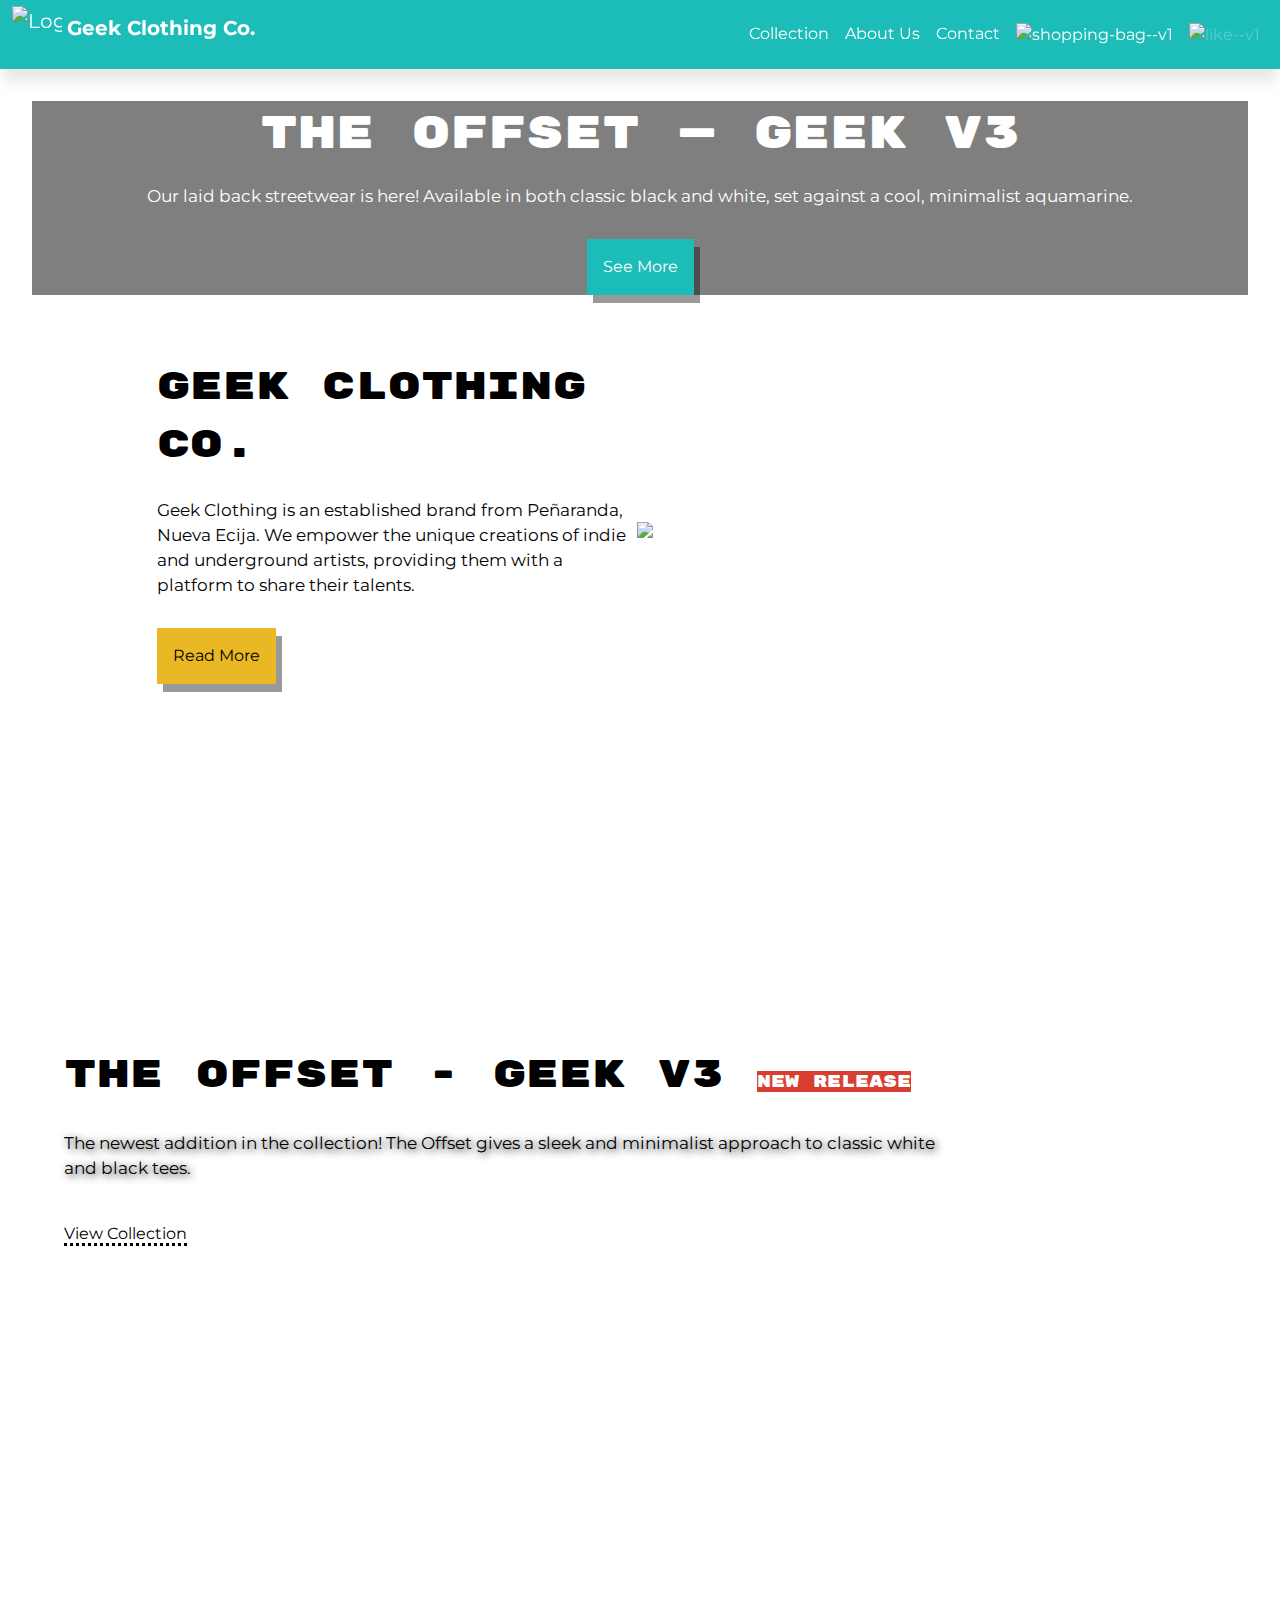
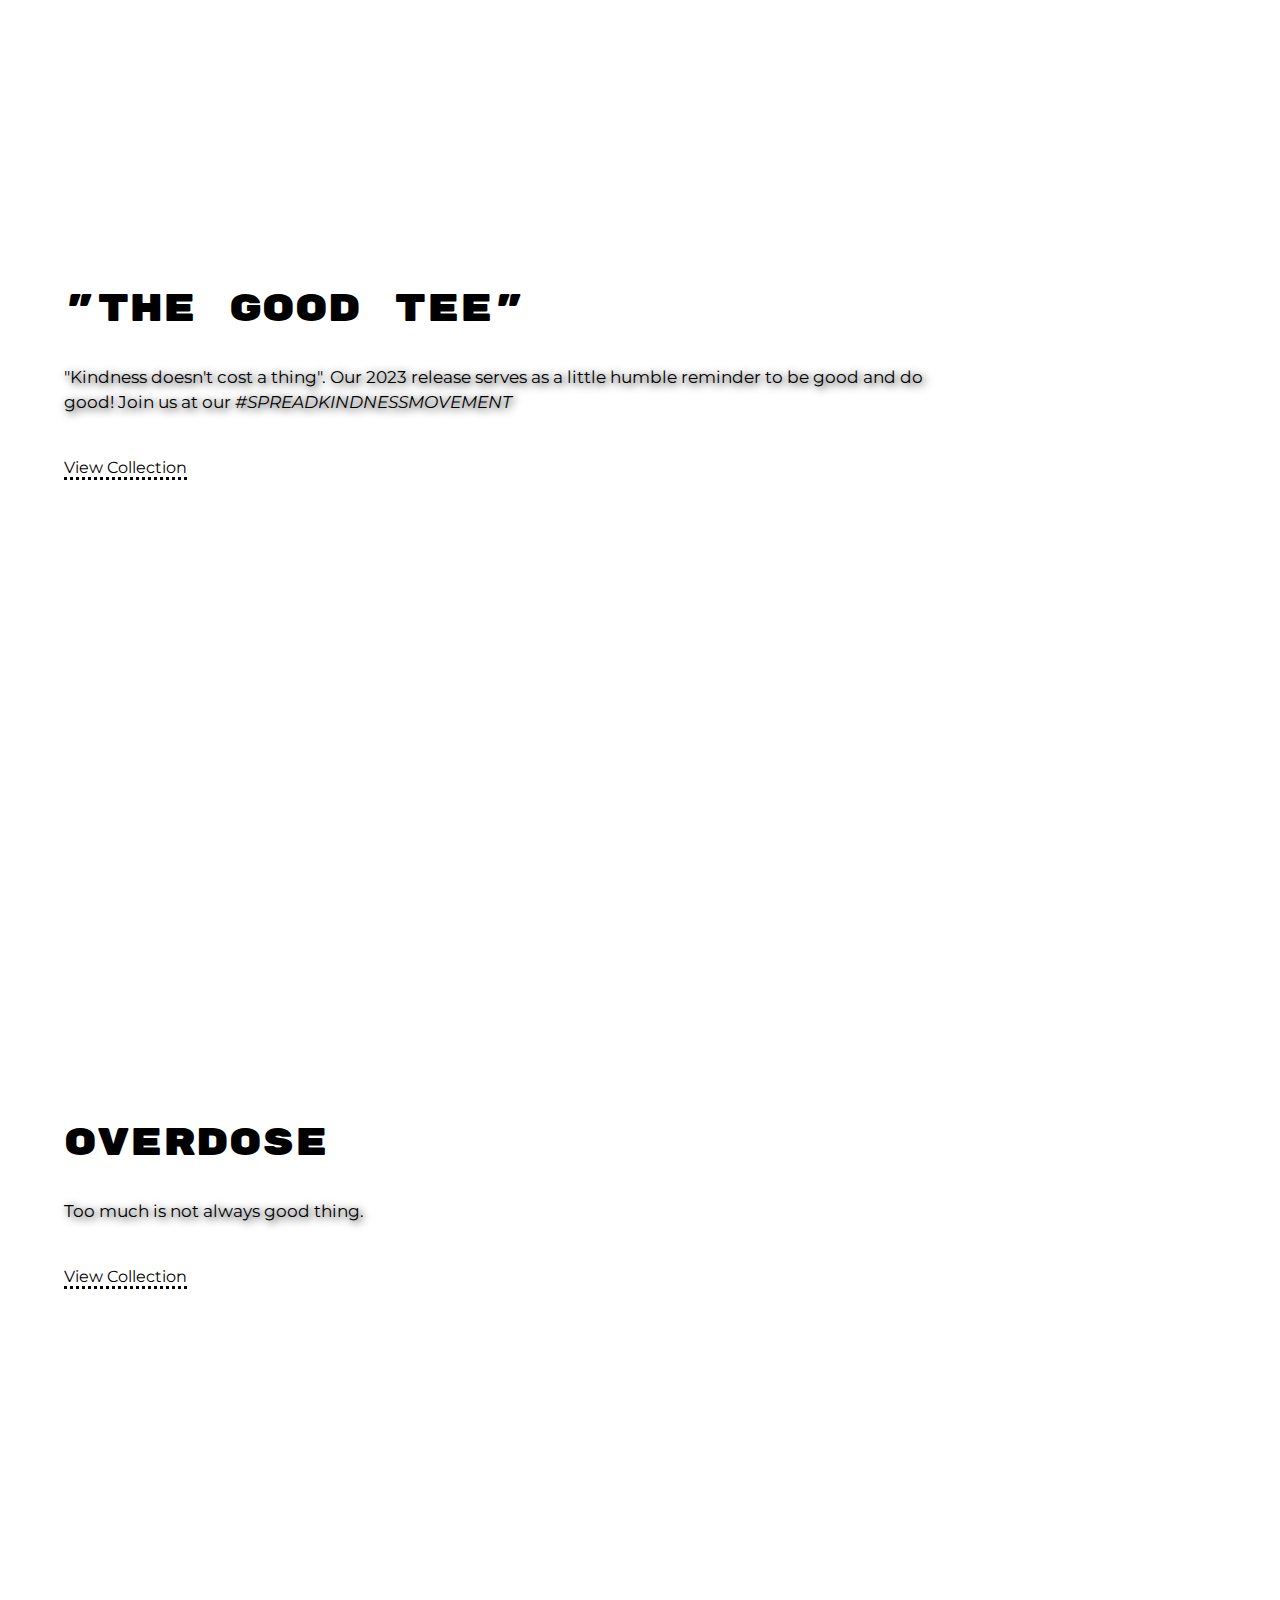
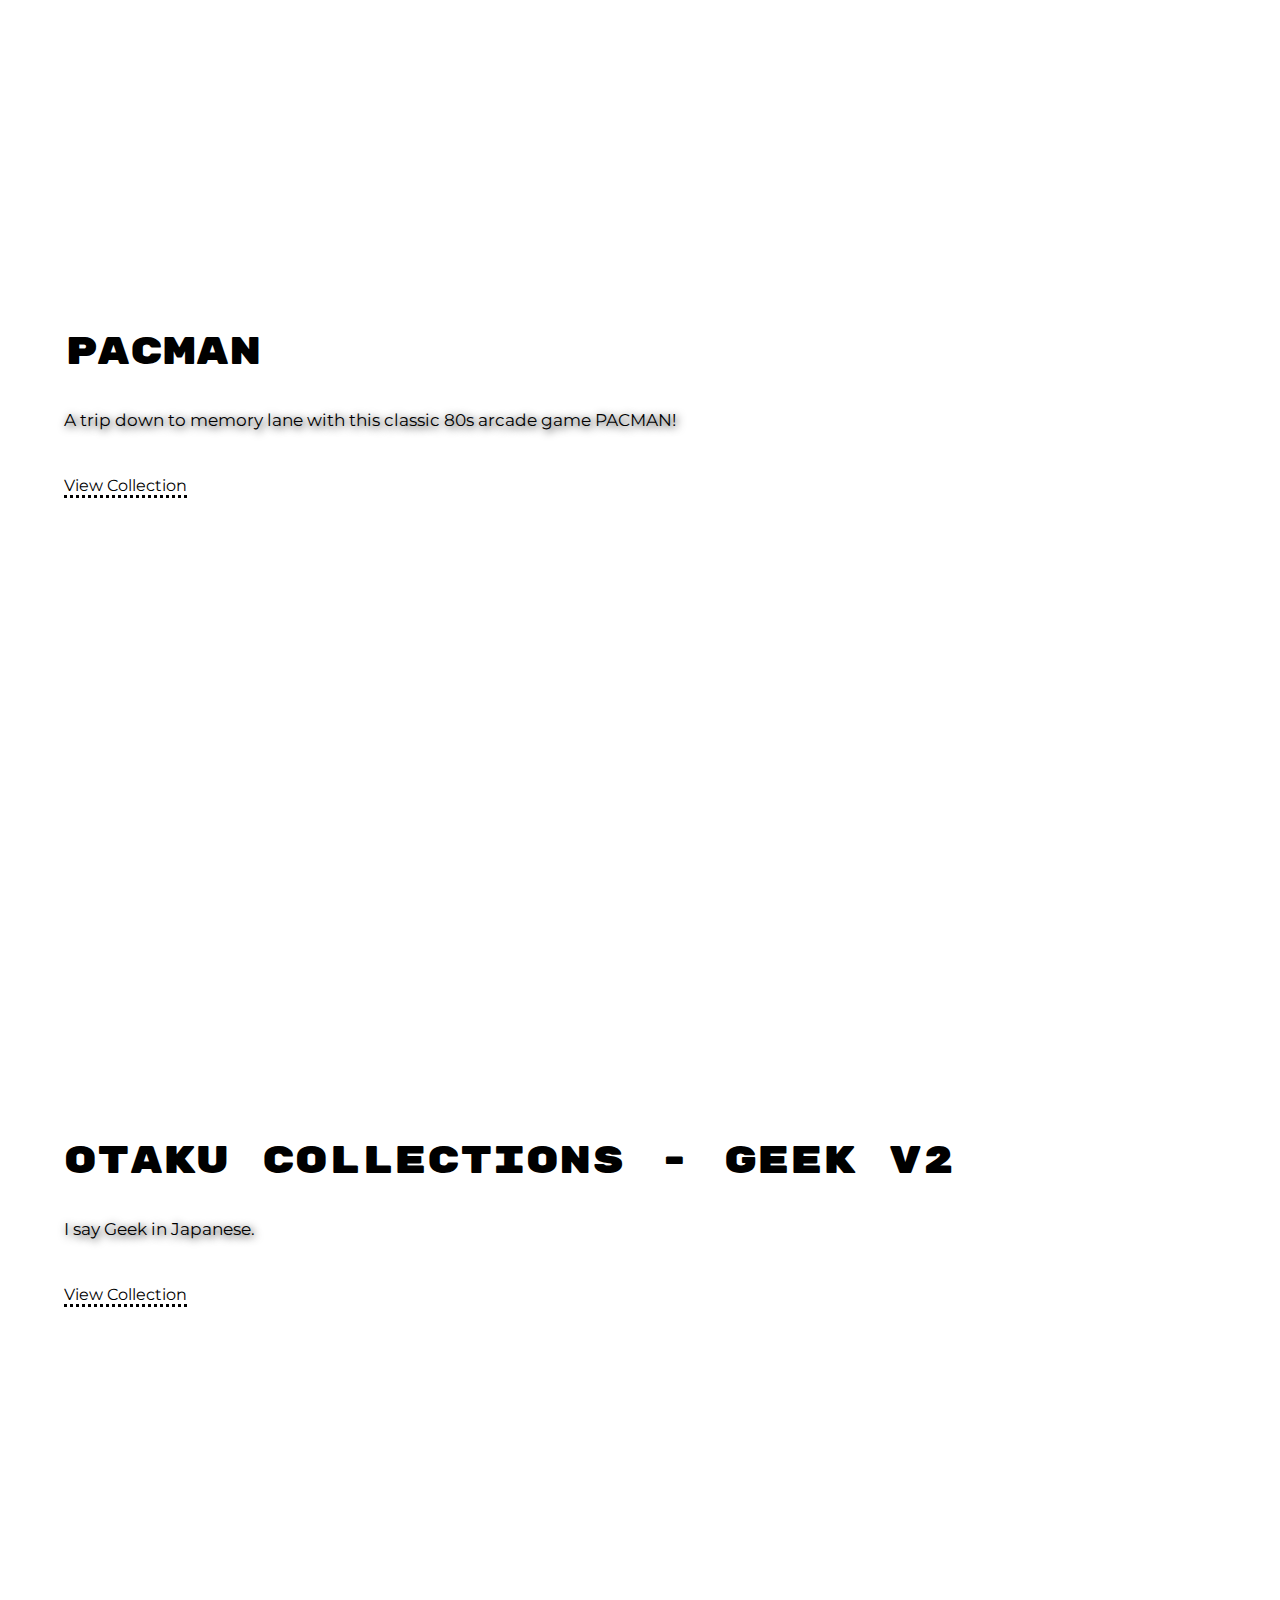
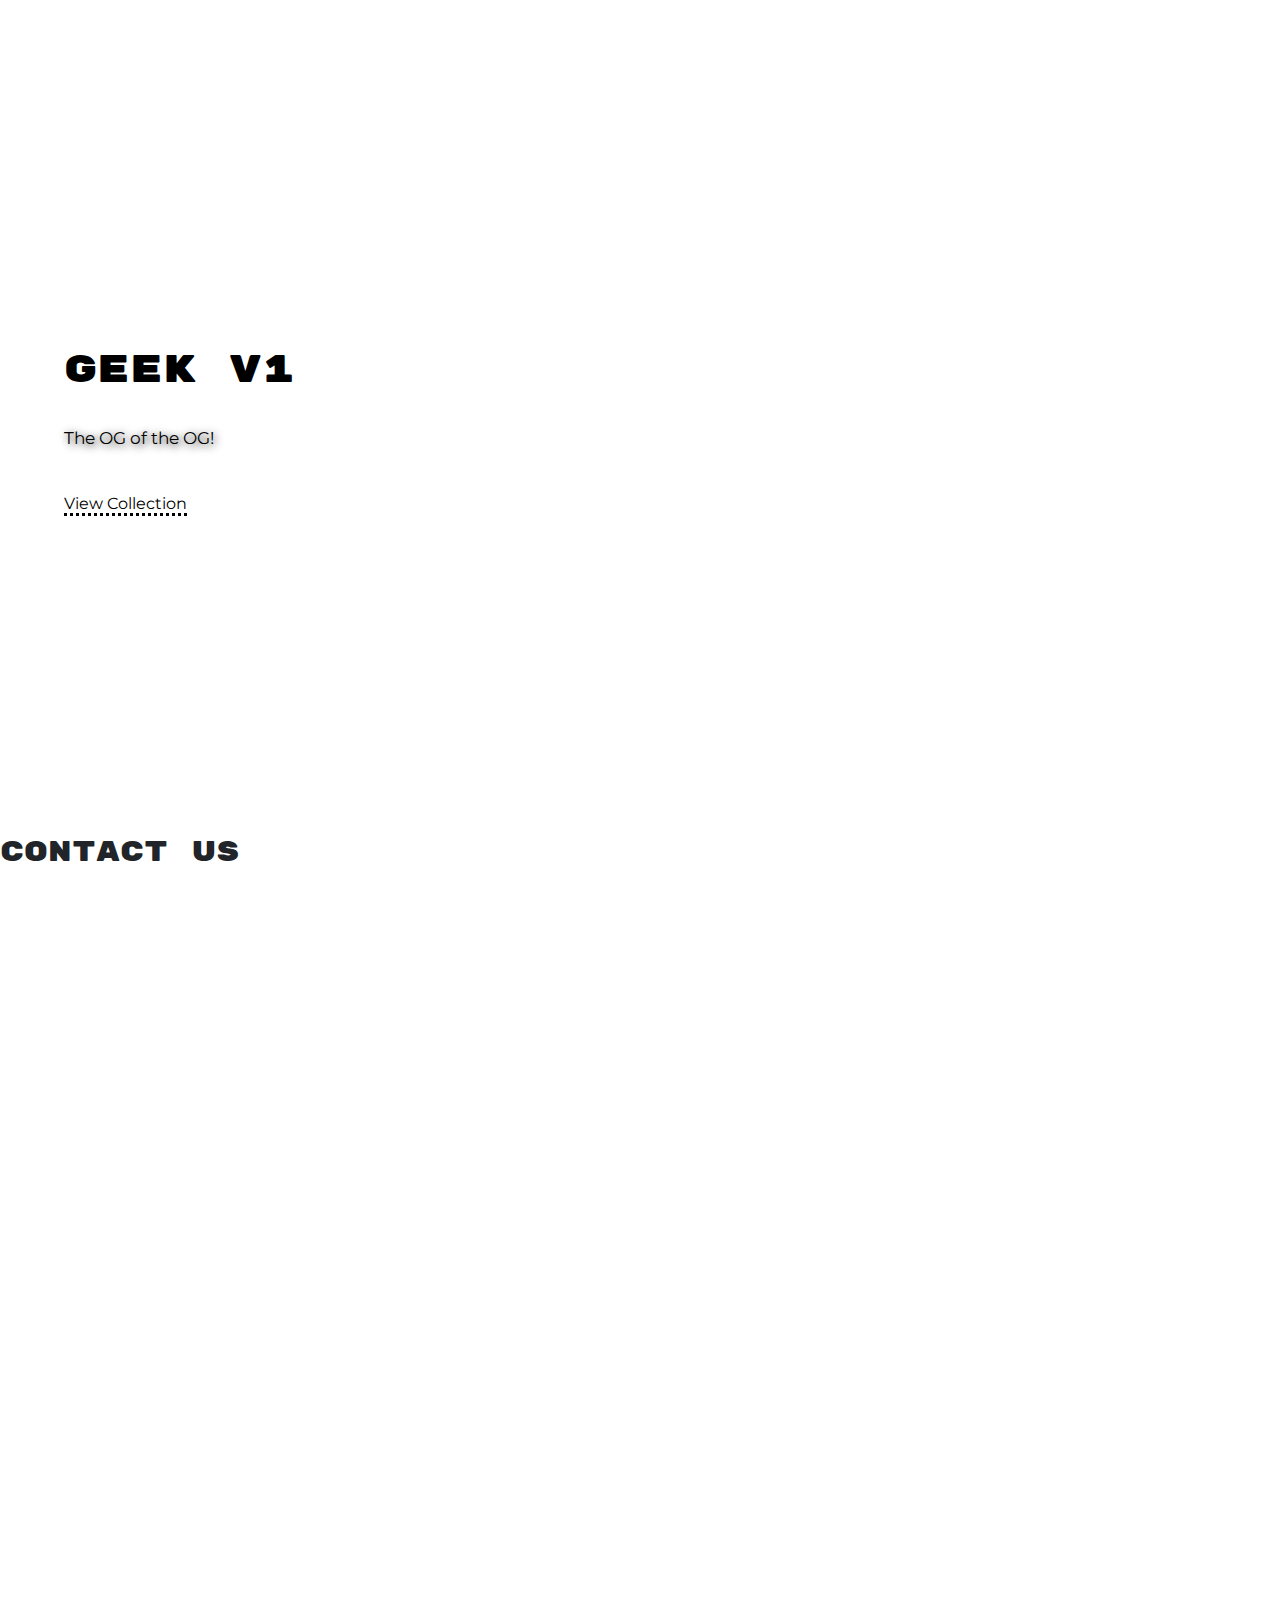
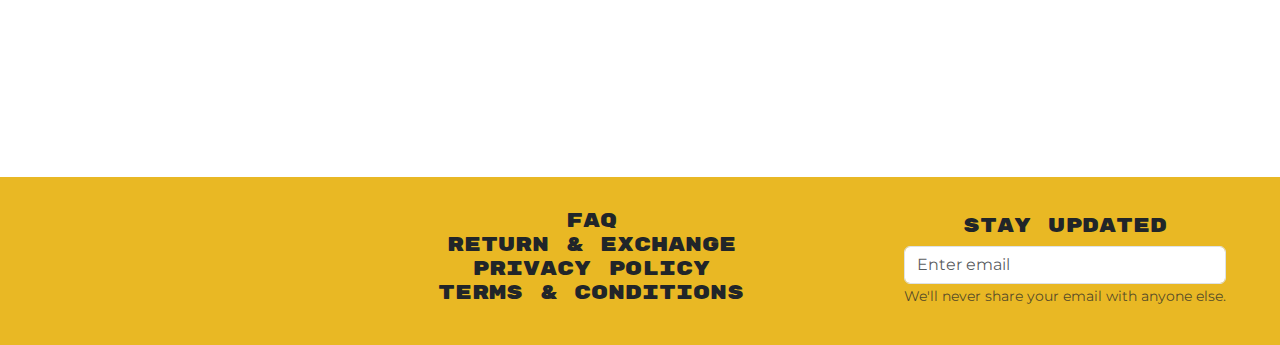
==== index.html @ 4c95a71b "Add files via upload" ====
<!DOCTYPE html>
<html lang="en">
<head>
    <meta charset="UTF-8">
    <meta name="viewport" content="width=device-width, initial-scale=1.0">
    <link rel="icon" type="image/x-icon" href="assets/icons/logo.png">
    <link href="https://cdn.jsdelivr.net/npm/bootstrap@5.3.3/dist/css/bootstrap.min.css" rel="stylesheet" integrity="sha384-QWTKZyjpPEjISv5WaRU9OFeRpok6YctnYmDr5pNlyT2bRjXh0JMhjY6hW+ALEwIH" crossorigin="anonymous">
    <link rel="stylesheet" href="css/flickity.css" media="screen">
    <link rel="stylesheet" type="text/css" href="css/style.css">
    <link rel = "stylesheet" href="https://cdnjs.cloudflare.com/ajax/libs/animate.css/4.1.1/animate.min.css" />
    <script src="https://cdn.jsdelivr.net/npm/bootstrap@5.3.3/dist/js/bootstrap.bundle.min.js" integrity="sha384-YvpcrYf0tY3lHB60NNkmXc5s9fDVZLESaAA55NDzOxhy9GkcIdslK1eN7N6jIeHz" crossorigin="anonymous"></script>
    <script src="js/flickity.pkgd.js"></script>
    <script src = "https://ajax.googleapis.com/ajax/libs/jquery/3.5.1/jquery.min.js"></script>
    <script src = "https://cdn.jsdelivr.net/gh/KodingKhurram/animate.css-dynamic@v1.1.3/animate.min.js"></script>
</head>
<body oncontextmenu="return false">
    <div id="preloader"></div>
    <!-- navbar bs -->
    <nav class="navbar navbar-expand-lg fixed-top kit-default-font kit-nav-shadow" style="background-color: #1cbdb8;" data-bs-theme="dark">
        <div class="container-fluid">
            <a class="navbar-brand" href="#">
                <img src="assets/icons/logo-512.png" alt="Logo" width="50" height="50" class="d-inline-block align-text-top kit-fix-logo" id="logo_navbar">
                <strong>Geek Clothing Co.</strong>
            </a>
<!-- mobile nav bs -->
            <button class="navbar-toggler" type="button" data-bs-toggle="collapse" data-bs-target="#navbarNav" aria-controls="navbarNav" aria-expanded="false" aria-label="Toggle navigation">
                <span class="navbar-toggler-icon"></span>
            </button>
            <div class="collapse navbar-collapse" id="navbarNav">
                <ul class="navbar-nav ms-auto mb-2 mb-lg-0">
                    <li class="nav-item">
                        <a class="nav-link active" aria-current="page" href="#collections">Collection</a>
                    </li>
                    <li class="nav-item">
                        <a class="nav-link active" href="#introduction">About Us</a>
                    </li>
                    <li class="nav-item">
                        <a class="nav-link active" href="#">Contact</a>
                    </li>
                    <li class="nav-item">
                        <a href="#" class="nav-link active">
                            <img width="24" height="24" src="https://img.icons8.com/material-outlined/24/FFFFFF/shopping-bag--v1.png" alt="shopping-bag--v1"/>
                        </a>
                    </li>
                    <li class="nav-item">
                        <a class="nav-link disabled" aria-disabled="true">
                            <img width="24" height="24" src="https://img.icons8.com/material-outlined/24/FFFFFF/like--v1.png" alt="like--v1"/>
                        </a>
                    </li>
                </ul>
            </div>
        </div>
    </nav>
    <div style="margin-top: 4.3em;"></div>
<!-- main content -->
    <main class="kit-default-font">
        <section id="banner">
            <div class="kit-banner">
                <div class="kit-banner-overlay">
                    <p class="kit-banner-desc ani_zoomIn aniUtil_active">
                        <strong style="font-size: 2.8rem;" class="kit-header-font">The Offset — Geek V3</strong>
                    </p>
                    <p class="kit-banner-desc kit-default-fsize">
                        Our laid back streetwear is here! Available in both classic black and white, set against a cool, minimalist aquamarine. 
                    </p>
                    <a href="#">
                        <button class="kit-banner-button">
                            See More
                        </button>
                    </a>
                </div>
            </div>
        </section>
        <section id="introduction">
            <div class="kit-intro">
                <p style="width: 30em;">
                    <strong class="kit-header-font" style="font-size: clamp(2rem, 3vw, 3rem)">Geek Clothing Co.</strong> <br><br><span class="kit-default-fsize">Geek Clothing is an established brand from Peñaranda, Nueva Ecija. We empower the unique creations of indie and underground artists, providing them with a platform to share their talents.</span>
                    <a href="#">
                        <button class="kit-intro-button">
                            Read More
                        </button>
                    </a>
                </p>
                <img src="assets/images/introduction.jpg" style="width: clamp(192px, 40%, 900px);" class="ani_pulse aniUtil_active aniUtil_onMouse">
            </div>
        </section>
        <section id="collections">
            <article id="offset-collections">
                <div class="kit-card-flex">
                    <div class="offset-background kit-card-size">
                        <div class="kit-card-overlay" style="color: black;">
                            <h3 class="kit-header-font ani_slideInLeft aniUtil_active" style="font-size: clamp(2rem, 3vw, 3rem)">The Offset - Geek V3 <span class="kit-default-fsize" style="background-color: var(--a-color); color: white;">NEW RELEASE</span></h3>
                            <p class="kit-default-fsize" style="text-shadow: 2px 2px 8px #000000;">
                            <br>
                            The newest addition in the collection! The Offset gives a sleek and minimalist approach to classic white and black tees.
                            <br><br>
                            </p>
                            <a href="#" style="color: black; border-bottom: dotted;">View Collection</a>
                        </div>
                    </div>
                </div>
            </article>
            <article id="begood-collections">
                <div class="kit-card-flex">
                    <div class="begood-background kit-card-size">
                        <div class="kit-card-overlay" style="color: black;">
                            <h3 class="kit-header-font ani_slideInLeft aniUtil_active" style="font-size: clamp(2rem, 3vw, 3rem)">"The Good Tee"</h3>
                            <p class="kit-default-fsize" style="text-shadow: 2px 2px 8px #000000;">
                            <br>
                            "Kindness doesn't cost a thing". Our 2023 release serves as a little humble reminder to be good and do good! Join us at our <i>#SPREADKINDNESSMOVEMENT</i>
                            <br><br>
                            </p>
                            <a href="#" style="color: black; border-bottom: dotted;">View Collection</a>
                        </div>
                    </div>
                </div>
            </article>
            <article id="overdose-collections">
                <div class="kit-card-flex">
                    <div class="overdose-background kit-card-size">
                        <div class="kit-card-overlay" style="color: black;">
                            <h3 class="kit-header-font ani_slideInLeft aniUtil_active" style="font-size: clamp(2rem, 3vw, 3rem)">Overdose</h3>
                            <p class="kit-default-fsize" style="text-shadow: 2px 2px 8px #000000;">
                            <br>
                            Too much is not always good thing. 
                            <br><br>
                            </p>
                            <a href="#" style="color: black; border-bottom: dotted;">View Collection</a>
                        </div>
                    </div>
                </div>
            </article>
            <article id="arcade-collections">
                <div class="kit-card-flex">
                    <div class="arcade-background kit-card-size">
                        <div class="kit-card-overlay" style="color: black;">
                            <h3 class="kit-header-font ani_slideInLeft aniUtil_active" style="font-size: clamp(2rem, 3vw, 3rem)">PACMAN</h3>
                            <p class="kit-default-fsize" style="text-shadow: 2px 2px 8px #000000;">
                            <br>
                            A trip down to memory lane with this classic 80s arcade game PACMAN!
                            <br><br>
                            </p>
                            <a href="#" style="color: black; border-bottom: dotted;">View Collection</a>
                        </div>
                    </div>
                </div>
            </article>
            <article id="otaku-collections">
                <div class="kit-card-flex">
                    <div class="otaku-background kit-card-size">
                        <div class="kit-card-overlay" style="color: black;">
                            <h3 class="kit-header-font ani_slideInLeft aniUtil_active" style="font-size: clamp(2rem, 3vw, 3rem)">Otaku Collections - Geek V2</h3>
                            <p class="kit-default-fsize" style="text-shadow: 2px 2px 8px #000000;">
                            <br>
                            I say Geek in Japanese.
                            <br><br>
                            </p>
                            <a href="#" style="color: black; border-bottom: dotted;">View Collection</a>
                        </div>
                    </div>
                </div>
            </article>
            <article id="original-collections">
                <div class="kit-card-flex">
                    <div class="original-background kit-card-size">
                        <div class="kit-card-overlay" style="color: black;">
                            <h3 class="kit-header-font ani_slideInLeft aniUtil_active" style="font-size: clamp(2rem, 3vw, 3rem)">Geek V1</h3>
                            <p class="kit-default-fsize" style="text-shadow: 2px 2px 8px #000000;">
                            <br>
                            The OG of the OG!
                            <br><br>
                            </p>
                            <a href="#" style="color: black; border-bottom: dotted;">View Collection</a>
                        </div>
                    </div>
                </div>
            </article>
        </section>
        <section id="contact">
            <h3 class="kit-header-font">Contact Us</h3>
            <div style="padding-top: 900px;"></div>
        </section>
        <footer id="footer" style="background-color: var(--b-color);">
            <div class="kit-card-flex" style="gap: 10%;">
                <img src="assets/icons/logo.png" loading="lazy" style="width: 14rem;">
                <h5 class="kit-header-font" style="text-align: center; display: block; padding: 2rem;">
                    <a>FAQ</a><br>
                    <a>RETURN & EXCHANGE</a><br>
                    <a>PRIVACY POLICY</a><br>
                    <a>TERMS & CONDITIONS</a>
                </h5>
                <div>
                    <h5 class="kit-header-font" style="text-align: center;">
                    STAY UPDATED</h5>
                    <input type="email" class="form-control" id="exampleInputEmail1" aria-describedby="emailHelp" placeholder="Enter email">
                    <small id="emailHelp" class="form-text text-muted">We'll never share your email with anyone else.</small>
                </div>
            </div>
        </footer>
    </main>
    
    <script>
        var loader = document.getElementById("preloader");

        window.addEventListener("load", function(){
            loader.style.display = "none";
        })
    </script>
    <script>
        const titles = ["Geek Clothing Co.", "#SupportLokal", "#ThinkGeek"];
        let index = 0;

        function changeTitle() {
            document.title = titles[index++ % titles.length];
        }
        setInterval(changeTitle, 2000);
        changeTitle();
    </script>
</body>
</html>
---- css/style.css ----
@import url('https://fonts.googleapis.com/css2?family=Montserrat&display=swap');
@import url('https://fonts.googleapis.com/css2?family=Rubik+Mono+One&display=swap');

@media screen and (width < 330px) {
    #logo_navbar {
        display: none !important;
    }
}

:root {
    --main-color: #1cbdb8;
    --a-color: #D83F31;
    --b-color: #E9B824;
    --c-color: #EE9322;
}

* {
    outline: solid2px lime;
}
/* for animation frameworks */

/* custom style */
html {
    scroll-snap-type: y mandatory;
    scroll-behavior: smooth;
}
body {
    scroll-snap-type: y mandatory;
    scroll-behavior: smooth;
}
#introduction {
    scroll-margin: 4.3em;
    scroll-snap-align: start;
}
#banner {
    scroll-margin: 4.3em;
    scroll-snap-align: start;
}
#contact {
    scroll-margin: 4.3em;
    scroll-snap-align: start;
}
footer {
    scroll-snap-align: start;
}
section > article {
    scroll-margin: 4.3em;
    scroll-snap-align: start;
}
#preloader {
    z-index: 100;
    background-image: url(/assets/icons/loading.gif);
    background-color: #1c273a;
    background-repeat: no-repeat;
    background-position: center;
    height: 100vh;
    width: 100%;
    position: fixed;

}
.kit-default-font {
    font-family: "Montserrat", sans-serif;
    font-optical-sizing: auto;
    font-weight: 400;
    font-style: normal;
}
.kit-default-fsize {
    font-size: clamp(1rem, 1.3vw, 1.3rem);
}
.kit-header-font {
    font-family: "Rubik Mono One", monospace;
    font-weight: 400;
    font-style: normal;
}
.kit-fix-logo { /*weird logo margin problem*/
    max-height: 50px; 
    margin-top: -10px;
}
.kit-nav-shadow {
    box-shadow: 0px 15px 15px -3px rgba(0,0,0,0.1);
}
.kit-main-spacing {
    margin-top: 1rem;
}
.kit-banner {
    background-image: url(/assets/images/site-banner.jpg);
    background-repeat: no-repeat;
    background-size: cover;
    background-position: center;
    padding: 2rem;
}
.kit-banner-overlay {
    background-color: rgba(0, 0, 0, 0.5);
}
.kit-banner-desc{
    color: white;
    text-align: center;
}
.kit-banner-button {
    color: white;
    background-color: var(--main-color);
    box-shadow: 6px 8px 0px 0px rgba(0, 0, 0, 0.4);
    border: none;
    text-align: center;
    display: block;
    margin: 0 auto;
    padding: 1rem;
    margin-top: 30px;
}
.kit-banner-button:hover {
    color: black;
    background-color: var(--b-color);
    transition: background-color 0.3s ease;
}
.kit-intro-button {
    color: black;
    background-color: var(--b-color);
    box-shadow: 6px 8px 0px 0px rgba(0, 0, 0, 0.4);
    border: none;
    text-align: center;
    display: block;
    padding: 1rem;
    margin-top: 30px;
}
.kit-intro-button:hover {
    color: white;
    background-color: var(--a-color);
    transition: background-color 0.3s ease;
}
a {
    text-decoration: none;
    color: white;
}
.kit-intro {
    display: flex;
    flex-wrap: wrap;
    justify-content: center;
    align-items: center;
    padding: 2rem;
    background-image: url(/assets/images/intro-background.gif);
    background-repeat:no-repeat;
    background-size: cover;
}
.kit-intro > p {
    color: black;
}
.kit-card-size {
    width: 100%;
}
.kit-card-flex {
    display: flex;
    flex-wrap: wrap;
    justify-content: center;
    align-items: center;
}
.kit-card-overlay {
    background-color: rgba(255, 255, 255, 0.7);
    background-size: cover;
    padding: 25% 25% 25% 5%;
}
.offset-background {
    background-image: url(/assets/category-offset/front.jpg);
    background-repeat: no-repeat;
    background-size: cover;
    background-position: center;
}
.begood-background {
    background-image: url(/assets/category-begood/front.jpg);
    background-repeat: no-repeat;
    background-size: cover;
    background-position: center;
}
.overdose-background {
    background-image: url(/assets/category-overdose/front.jpg);
    background-repeat: no-repeat;
    background-size: cover;
    background-position: center;
}
.arcade-background {
    background-image: url(/assets/category-arcade/front.jpg);
    background-repeat: no-repeat;
    background-size: cover;
    background-position: center;
}
.otaku-background {
    background-image: url(/assets/category-otaku/front.png);
    background-repeat: no-repeat;
    background-size: cover;
    background-position: center;
}
.original-background {
    background-image: url(/assets/category-original/front.jpg);
    background-repeat: no-repeat;
    background-size: cover;
    background-position: center;
}
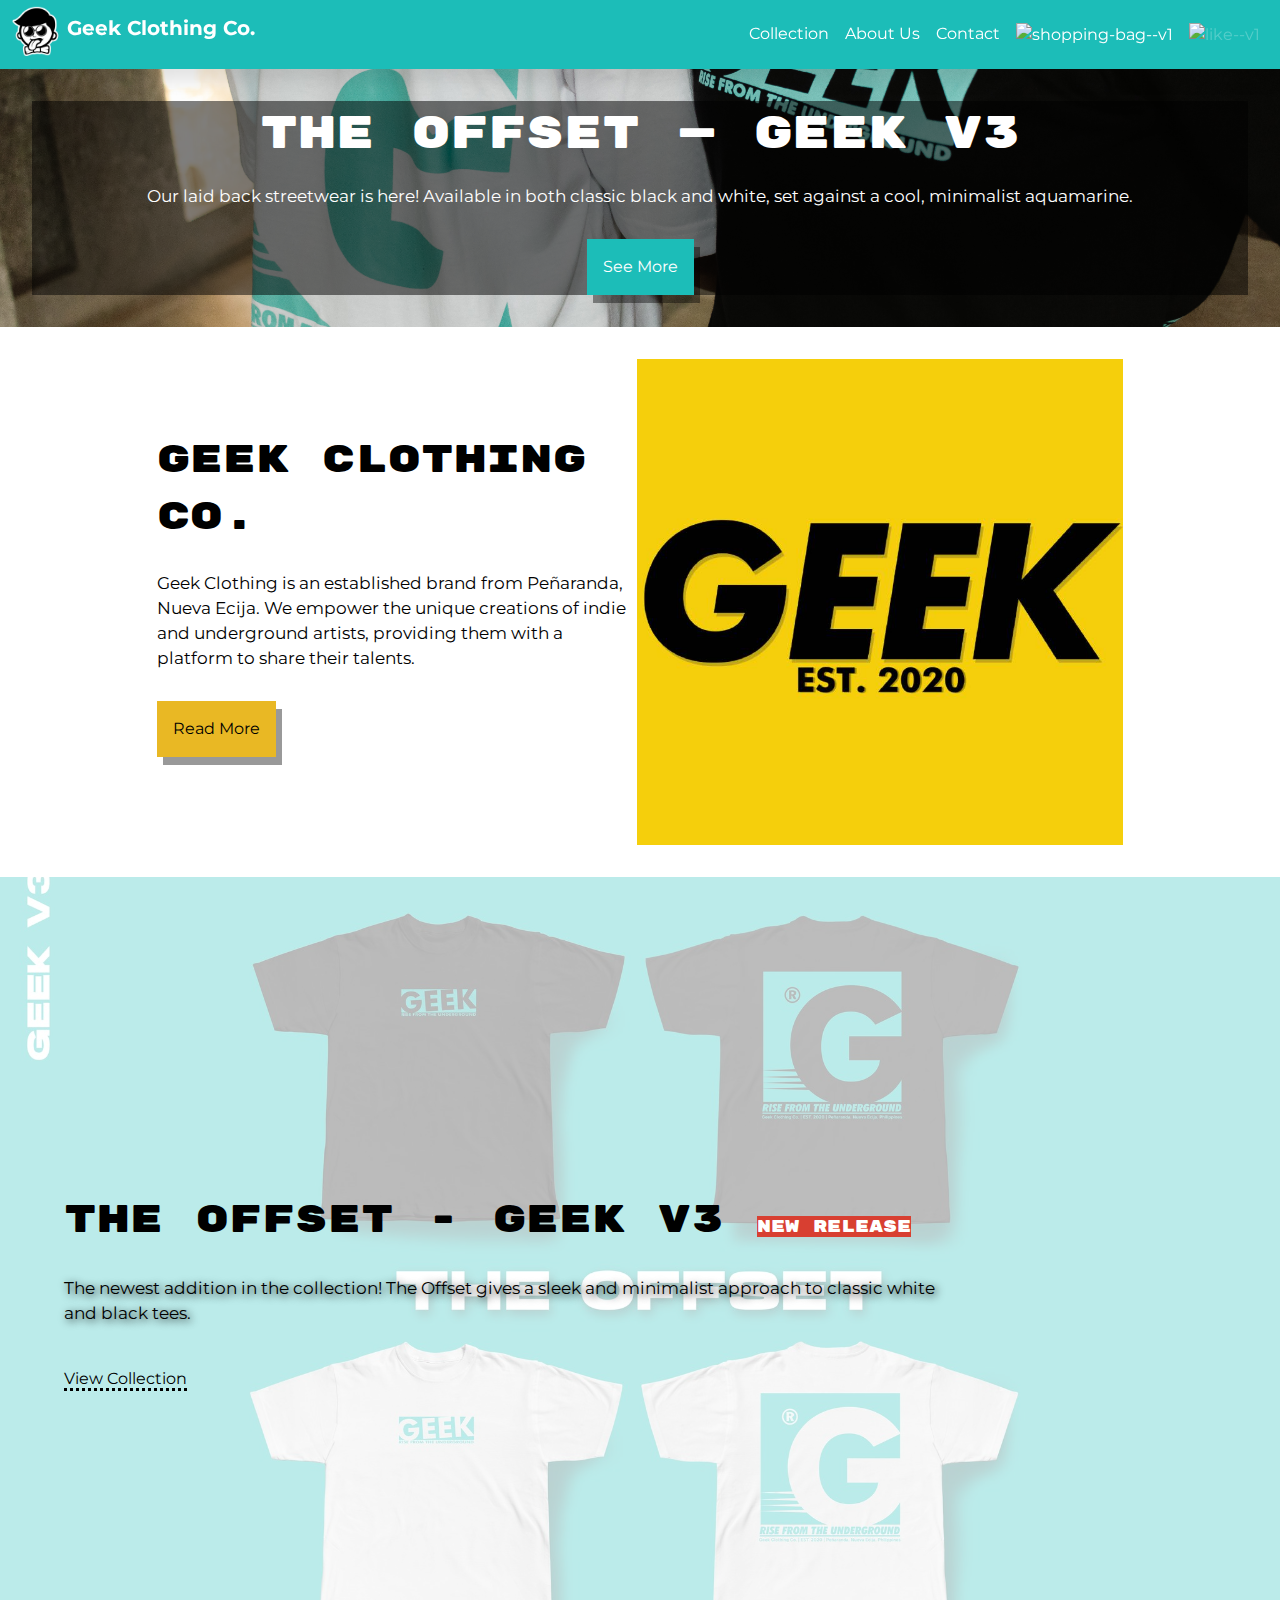
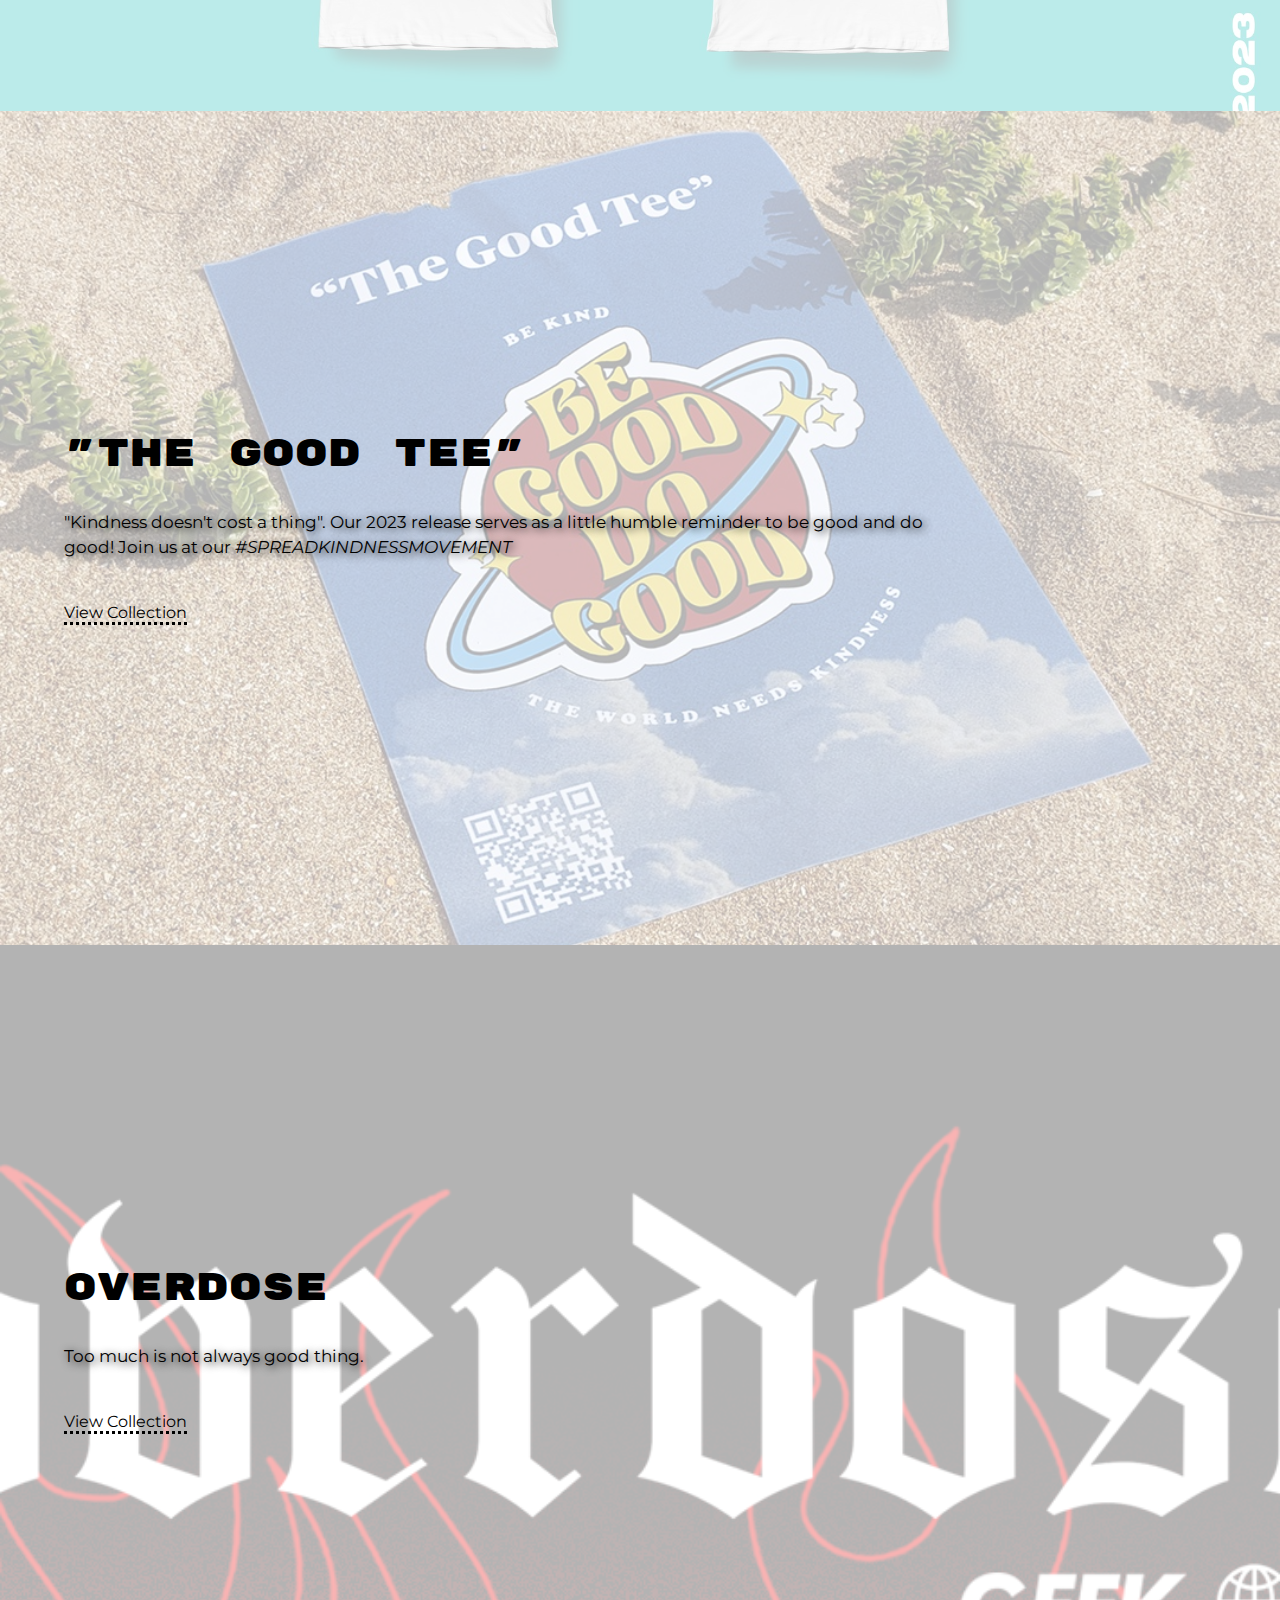
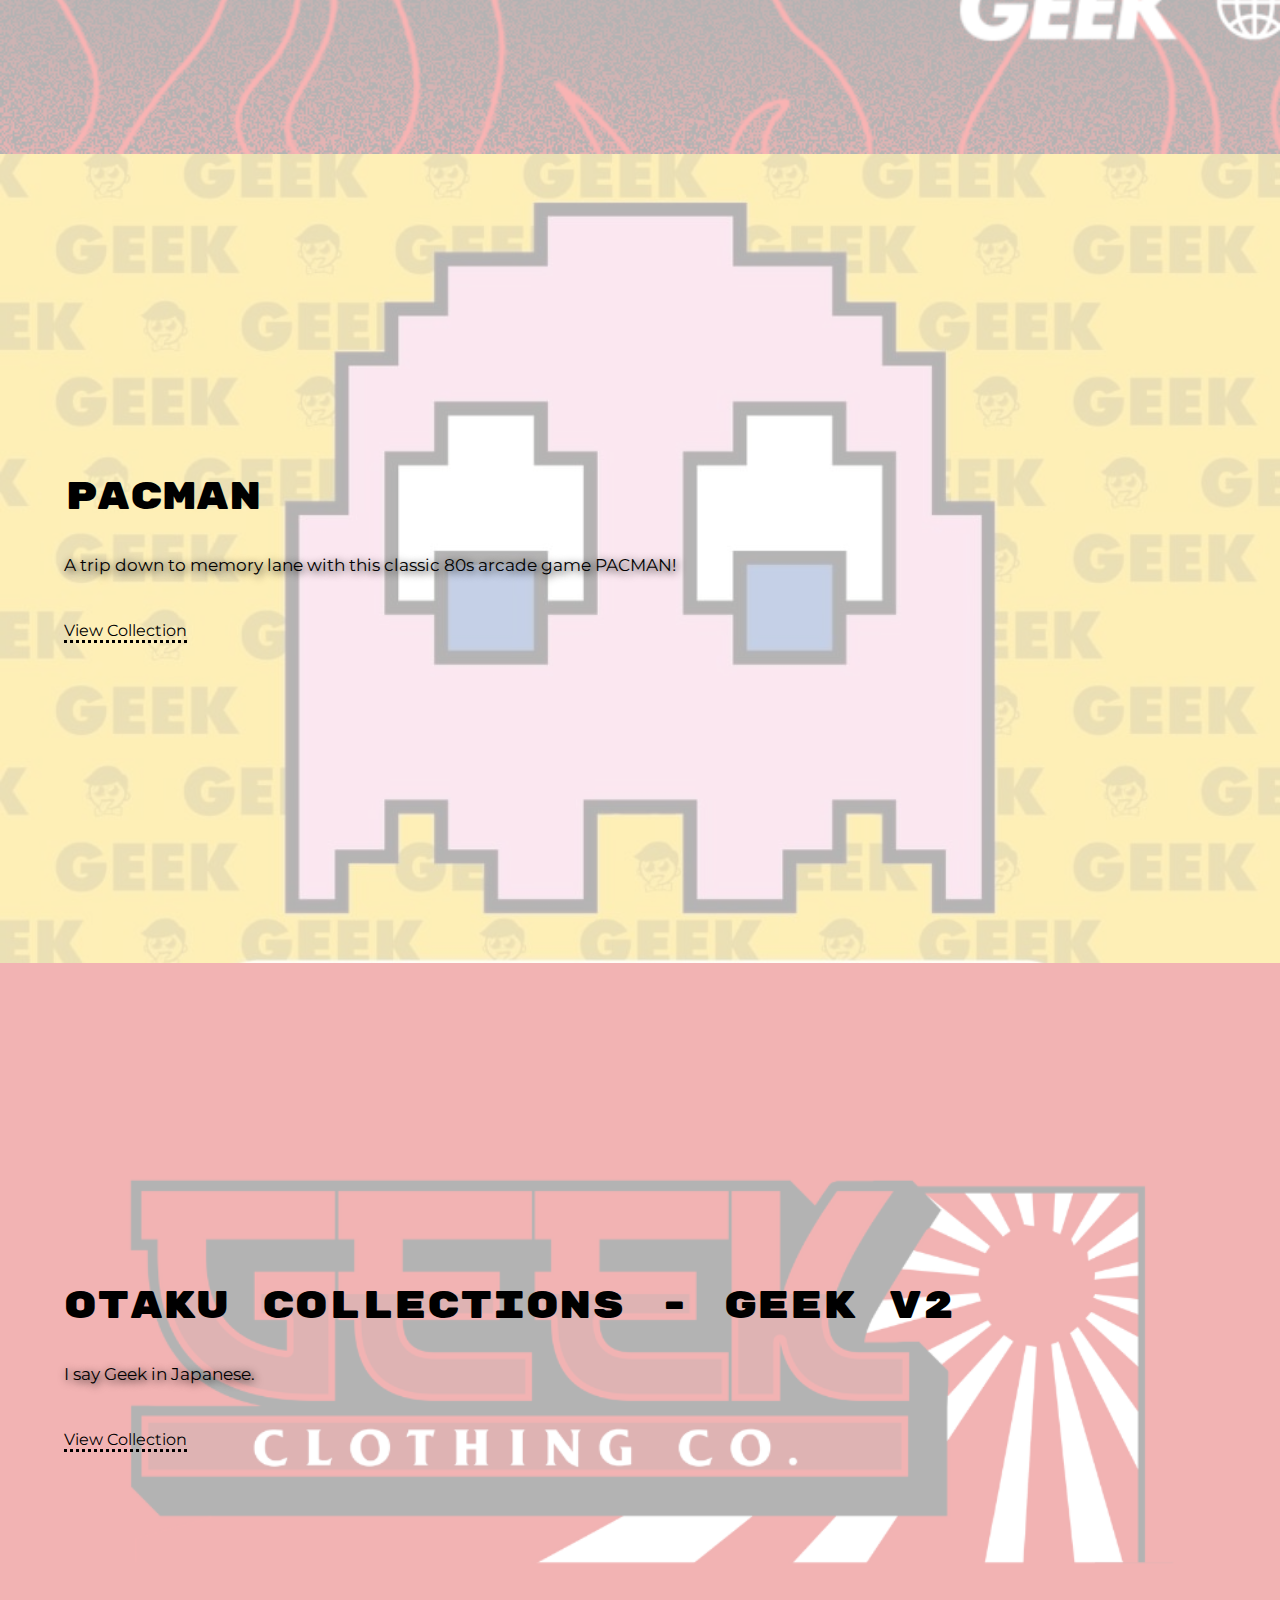
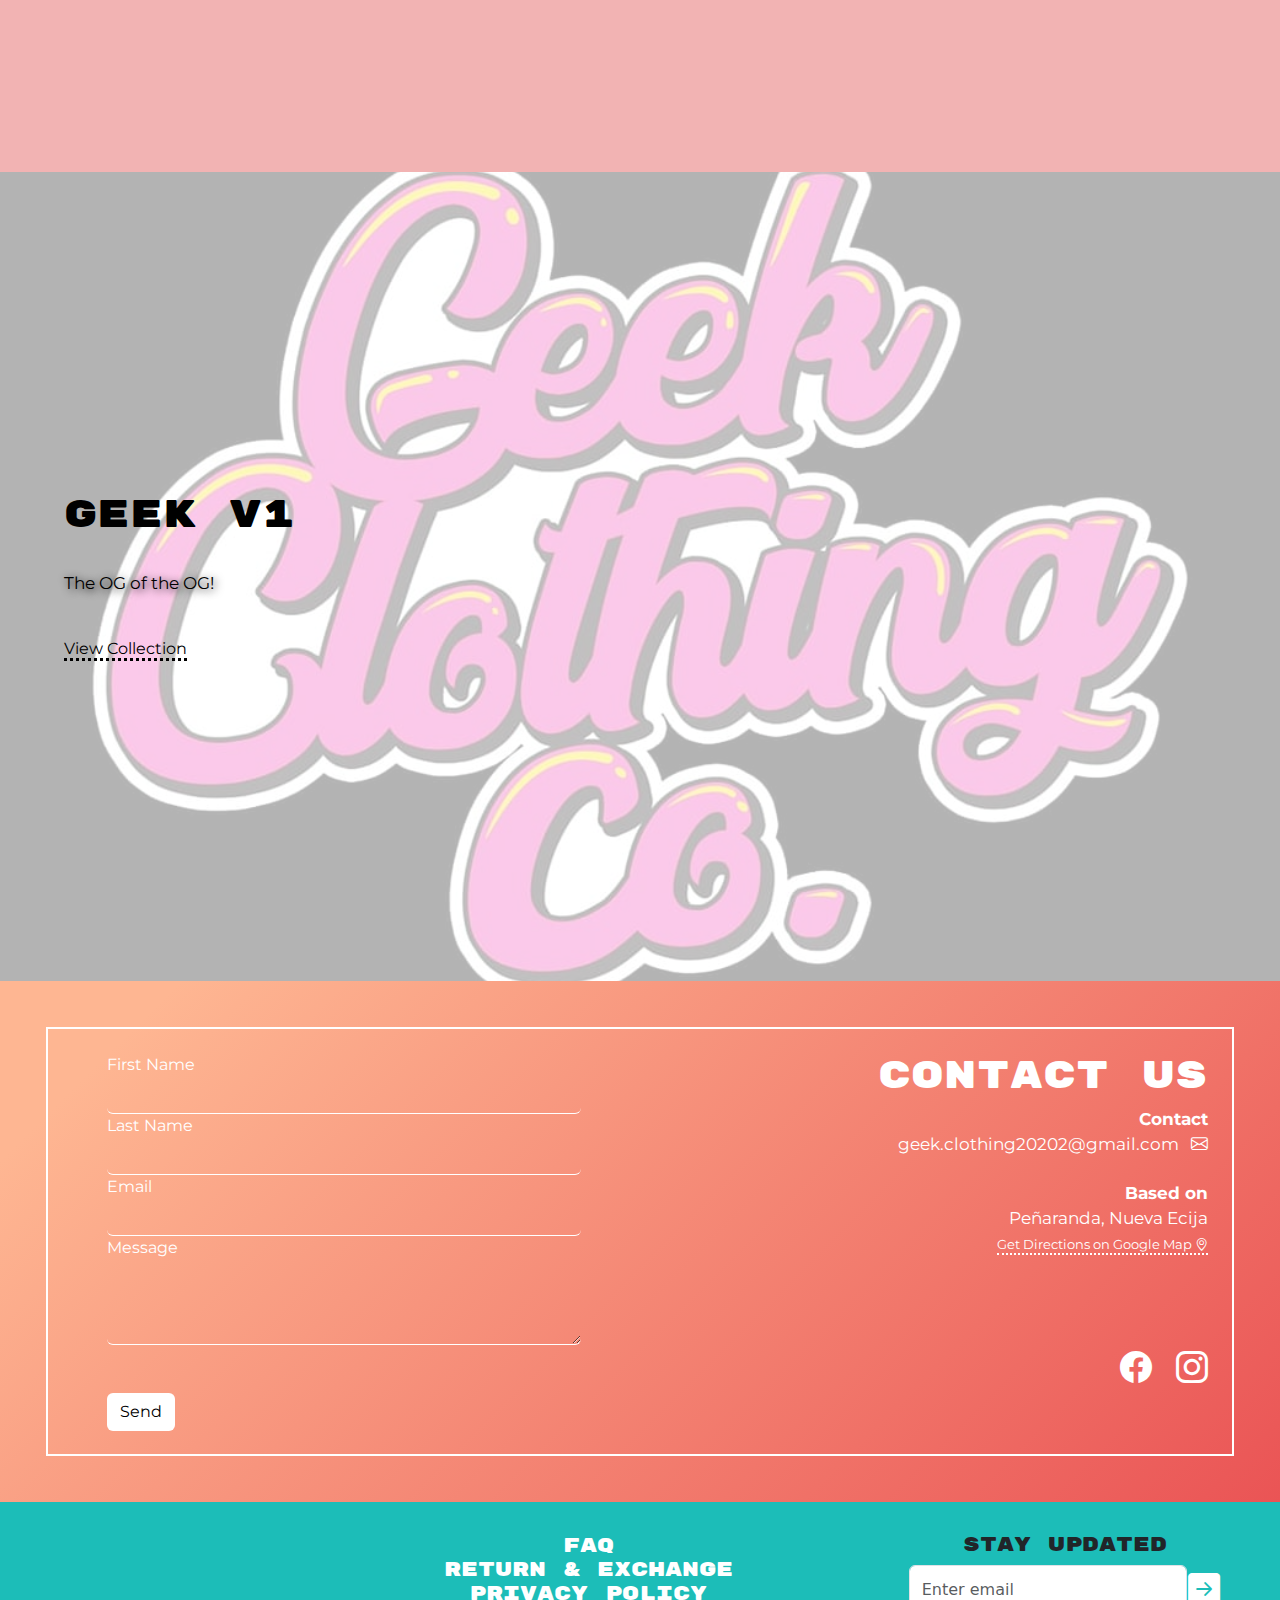
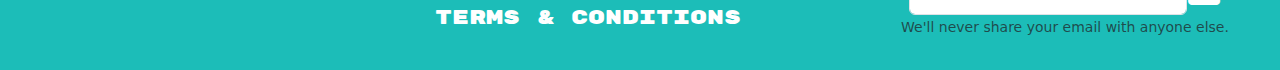
==== commit 17c2e37a: "Added contact section/footer color change" ====
--- a/index.html
+++ b/index.html
@@ -35,7 +35,7 @@
                         <a class="nav-link active" href="#introduction">About Us</a>
                     </li>
                     <li class="nav-item">
-                        <a class="nav-link active" href="#">Contact</a>
+                        <a class="nav-link active" href="#contact">Contact</a>
                     </li>
                     <li class="nav-item">
                         <a href="#" class="nav-link active">
@@ -177,28 +177,68 @@
             </article>
         </section>
         <section id="contact">
-            <h3 class="kit-header-font">Contact Us</h3>
-            <div style="padding-top: 900px;"></div>
-        </section>
-        <footer id="footer" style="background-color: var(--b-color);">
-            <div class="kit-card-flex" style="gap: 10%;">
-                <img src="assets/icons/logo.png" loading="lazy" style="width: 14rem;">
-                <h5 class="kit-header-font" style="text-align: center; display: block; padding: 2rem;">
-                    <a>FAQ</a><br>
-                    <a>RETURN & EXCHANGE</a><br>
-                    <a>PRIVACY POLICY</a><br>
-                    <a>TERMS & CONDITIONS</a>
-                </h5>
-                <div>
-                    <h5 class="kit-header-font" style="text-align: center;">
-                    STAY UPDATED</h5>
-                    <input type="email" class="form-control" id="exampleInputEmail1" aria-describedby="emailHelp" placeholder="Enter email">
-                    <small id="emailHelp" class="form-text text-muted">We'll never share your email with anyone else.</small>
-                </div>
-            </div>
-        </footer>
+            <div class="kit-form-outline">
+                <form class="kit-form">
+                    <div class="form-group kit-input">
+                        <label for="first_Name">First Name</label>
+                        <input type="text" class="form-control" id="first_Name" placeholder="">
+                    </div>
+                    <div class="form-group kit-input">
+                        <label for="last_Name">Last Name</label>
+                        <input type="text" class="form-control" id="last_Name" placeholder="">
+                    </div>
+                    <div class="form-group kit-input">
+                        <label for="email">Email</label>
+                        <input type="text" class="form-control" id="email" placeholder="">
+                    </div>
+                    <div class="form-group kit-input">
+                        <label for="message">Message</label>
+                        <textarea class="form-control" id="message" rows="3"></textarea>
+                    </div><br><br>
+                    <button type="submit" class="btn" style="color: black; background-color: white;">Send</button>
+                </form>
+                <div class="kit-contact">
+                    <h3 class="kit-header-font" style="font-size: clamp(2rem, 3vw, 3rem)">Contact Us</h3>
+                    <p class="kit-default-fsize">
+                        <span><b>Contact</b></span><br>
+                        geek.clothing20202@gmail.com &nbsp&nbsp<i class="bi bi-envelope"></i><br><br>
+                        <span><b>Based on</b></span><br>
+                        Peñaranda, Nueva Ecija <br>
+                        <a href="https://maps.app.goo.gl/CBpCvbypZJuaATTT9" target="_blank" style="border-bottom: dotted 2px #fff;"><span style="font-size: small;">Get Directions on Google Map <i class="bi bi-geo-alt"></i></span></a>
+                    </p><br><br><br>
+                    <a href="https://www.facebook.com/GeekCo2020" target="_blank">
+                        <i class="bi bi-facebook" style="font-size: 2rem;"></i></a>&nbsp&nbsp&nbsp&nbsp&nbsp
+                    <a href="https://www.instagram.com/geekclothingco.ph/" target="_blank">
+                        <i class="bi bi-instagram" style="font-size: 2rem;"></i>
+                    </a>
+                </div>
+            </div>
+        </section>
+        <section id="geek-gallery">
+
+        </section>
     </main>
-    
+    <footer id="footer" style="background-color: var(--main-color);">
+        <div class="kit-card-flex" style="gap: 10%;">
+            <img src="assets/icons/logo.png" loading="lazy" style="width: 14rem;">
+            <h5 class="kit-header-font" style="text-align: center; display: block; padding: 2rem;">
+                <a href="#">FAQ</a><br>
+                <a href="#">RETURN & EXCHANGE</a><br>
+                <a href="#">PRIVACY POLICY</a><br>
+                <a href="#">TERMS & CONDITIONS</a>
+            </h5>
+            <div>
+                <h5 class="kit-header-font" style="text-align: center;">
+                STAY UPDATED</h5>
+                <div style="display: flex; flex-wrap: wrap; justify-content: center;">
+                    <input type="email" class="form-control" id="exampleInputEmail1" aria-describedby="emailHelp" placeholder="Enter email" style="width: 85%;">
+                    <button class="btn" type="button" id="button-addon2" style="margin: 0; padding: 0;"><i class="bi bi-arrow-right-square-fill" style="font-size:2rem; color: white;"></i></button>
+                </div>
+                
+                <small id="emailHelp" class="form-text text-muted">We'll never share your email with anyone else.</small>
+            </div>
+        </div>
+    </footer>
     <script>
         var loader = document.getElementById("preloader");
 
--- a/css/style.css
+++ b/css/style.css
@@ -1,9 +1,25 @@
 @import url('https://fonts.googleapis.com/css2?family=Montserrat&display=swap');
 @import url('https://fonts.googleapis.com/css2?family=Rubik+Mono+One&display=swap');
+@import url("https://cdn.jsdelivr.net/npm/bootstrap-icons@1.11.3/font/bootstrap-icons.min.css");
 
 @media screen and (width < 330px) {
     #logo_navbar {
         display: none !important;
+    }
+}
+@media screen and (width < 992px) {
+    .kit-form {
+        width: 100% !important;
+        order: 1 !important;
+    }
+    #contact {
+        padding: 3vw !important;
+    }
+    #contact > div {
+        order: 0 !important;
+    }
+    .kit-contact {
+        width: 100% !important;
     }
 }
 
@@ -28,28 +44,16 @@
     scroll-snap-type: y mandatory;
     scroll-behavior: smooth;
 }
-#introduction {
+footer {
+    scroll-snap-align: start;
+}
+section, article {
     scroll-margin: 4.3em;
     scroll-snap-align: start;
 }
-#banner {
-    scroll-margin: 4.3em;
-    scroll-snap-align: start;
-}
-#contact {
-    scroll-margin: 4.3em;
-    scroll-snap-align: start;
-}
-footer {
-    scroll-snap-align: start;
-}
-section > article {
-    scroll-margin: 4.3em;
-    scroll-snap-align: start;
-}
 #preloader {
     z-index: 100;
-    background-image: url(/assets/icons/loading.gif);
+    background-image: url(../assets/icons/loading.gif);
     background-color: #1c273a;
     background-repeat: no-repeat;
     background-position: center;
@@ -83,7 +87,7 @@
     margin-top: 1rem;
 }
 .kit-banner {
-    background-image: url(/assets/images/site-banner.jpg);
+    background-image: url(../assets/images/site-banner.jpg);
     background-repeat: no-repeat;
     background-size: cover;
     background-position: center;
@@ -137,7 +141,7 @@
     justify-content: center;
     align-items: center;
     padding: 2rem;
-    background-image: url(/assets/images/intro-background.gif);
+    background-image: url(../assets/images/intro-background.gif);
     background-repeat:no-repeat;
     background-size: cover;
 }
@@ -159,38 +163,70 @@
     padding: 25% 25% 25% 5%;
 }
 .offset-background {
-    background-image: url(/assets/category-offset/front.jpg);
+    background-image: url(../assets/category-offset/front.jpg);
     background-repeat: no-repeat;
     background-size: cover;
     background-position: center;
 }
 .begood-background {
-    background-image: url(/assets/category-begood/front.jpg);
+    background-image: url(../assets/category-begood/front.jpg);
     background-repeat: no-repeat;
     background-size: cover;
     background-position: center;
 }
 .overdose-background {
-    background-image: url(/assets/category-overdose/front.jpg);
+    background-image: url(../assets/category-overdose/front.jpg);
     background-repeat: no-repeat;
     background-size: cover;
     background-position: center;
 }
 .arcade-background {
-    background-image: url(/assets/category-arcade/front.jpg);
+    background-image: url(../assets/category-arcade/front.jpg);
     background-repeat: no-repeat;
     background-size: cover;
     background-position: center;
 }
 .otaku-background {
-    background-image: url(/assets/category-otaku/front.png);
+    background-image: url(../assets/category-otaku/front.png);
     background-repeat: no-repeat;
     background-size: cover;
     background-position: center;
 }
 .original-background {
-    background-image: url(/assets/category-original/front.jpg);
-    background-repeat: no-repeat;
-    background-size: cover;
-    background-position: center;
+    background-image: url(../assets/category-original/front.jpg);
+    background-repeat: no-repeat;
+    background-size: cover;
+    background-position: center;
+}
+#contact {
+    background-image: linear-gradient( 135deg, #FEB692 10%, #EA5455 100%);
+    padding: 3rem;
+}
+.kit-form-outline {
+    display: flex;
+    flex-wrap: wrap;
+    outline: solid 2px #fff;
+}
+.kit-form {
+    width: 50%;
+    padding: 2% 5% 2% 5%;
+    border-radius: 40px;
+    color: white;
+}
+.kit-contact {
+    width: 50%; 
+    text-align: right;
+    color: white;
+    padding: 2%;
+}
+.kit-input > input, .kit-input > input:focus, .kit-input > textarea, .kit-input > textarea:focus {
+    background-color: transparent;
+    outline: none;
+    border: none;
+    border-bottom: solid 1px #fff;
+    -webkit-box-shadow: none;
+    -moz-box-shadow: none;
+    box-shadow: none;
+    color: white;
+    cursor:default;
 }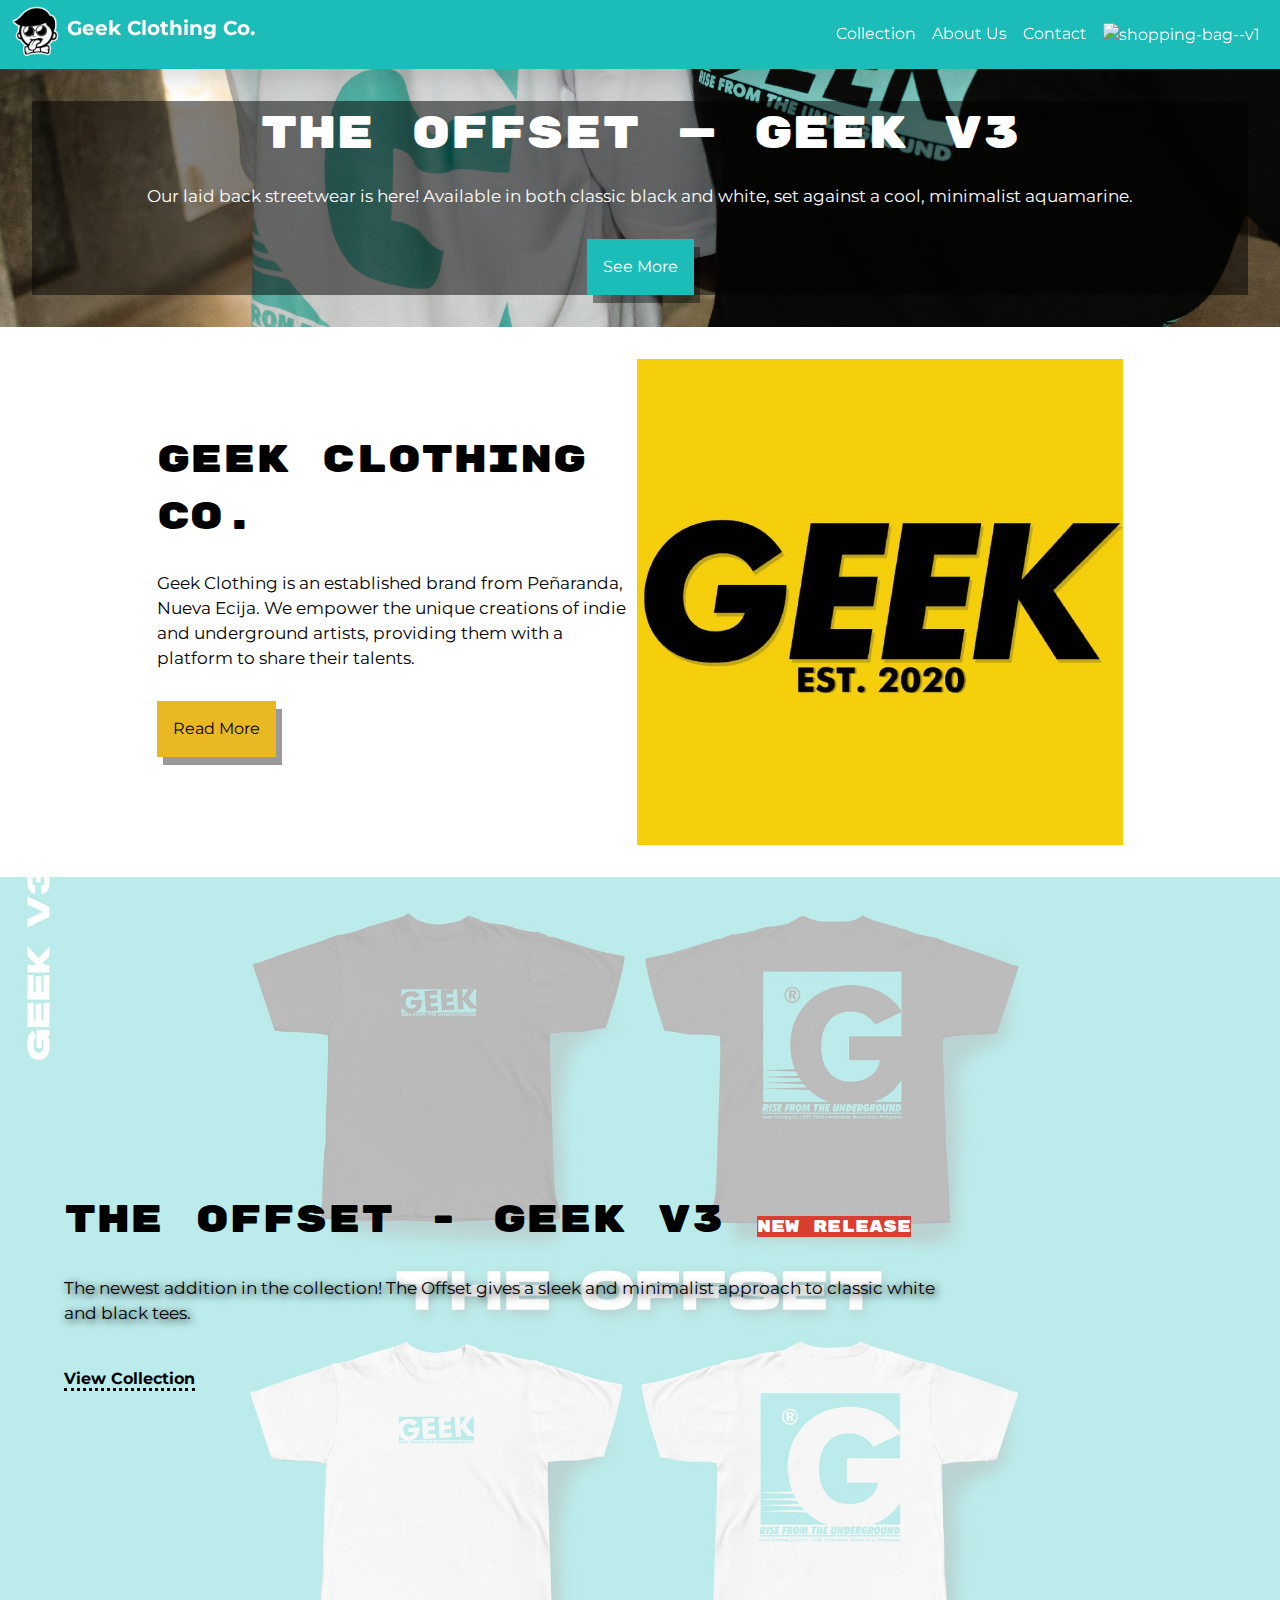
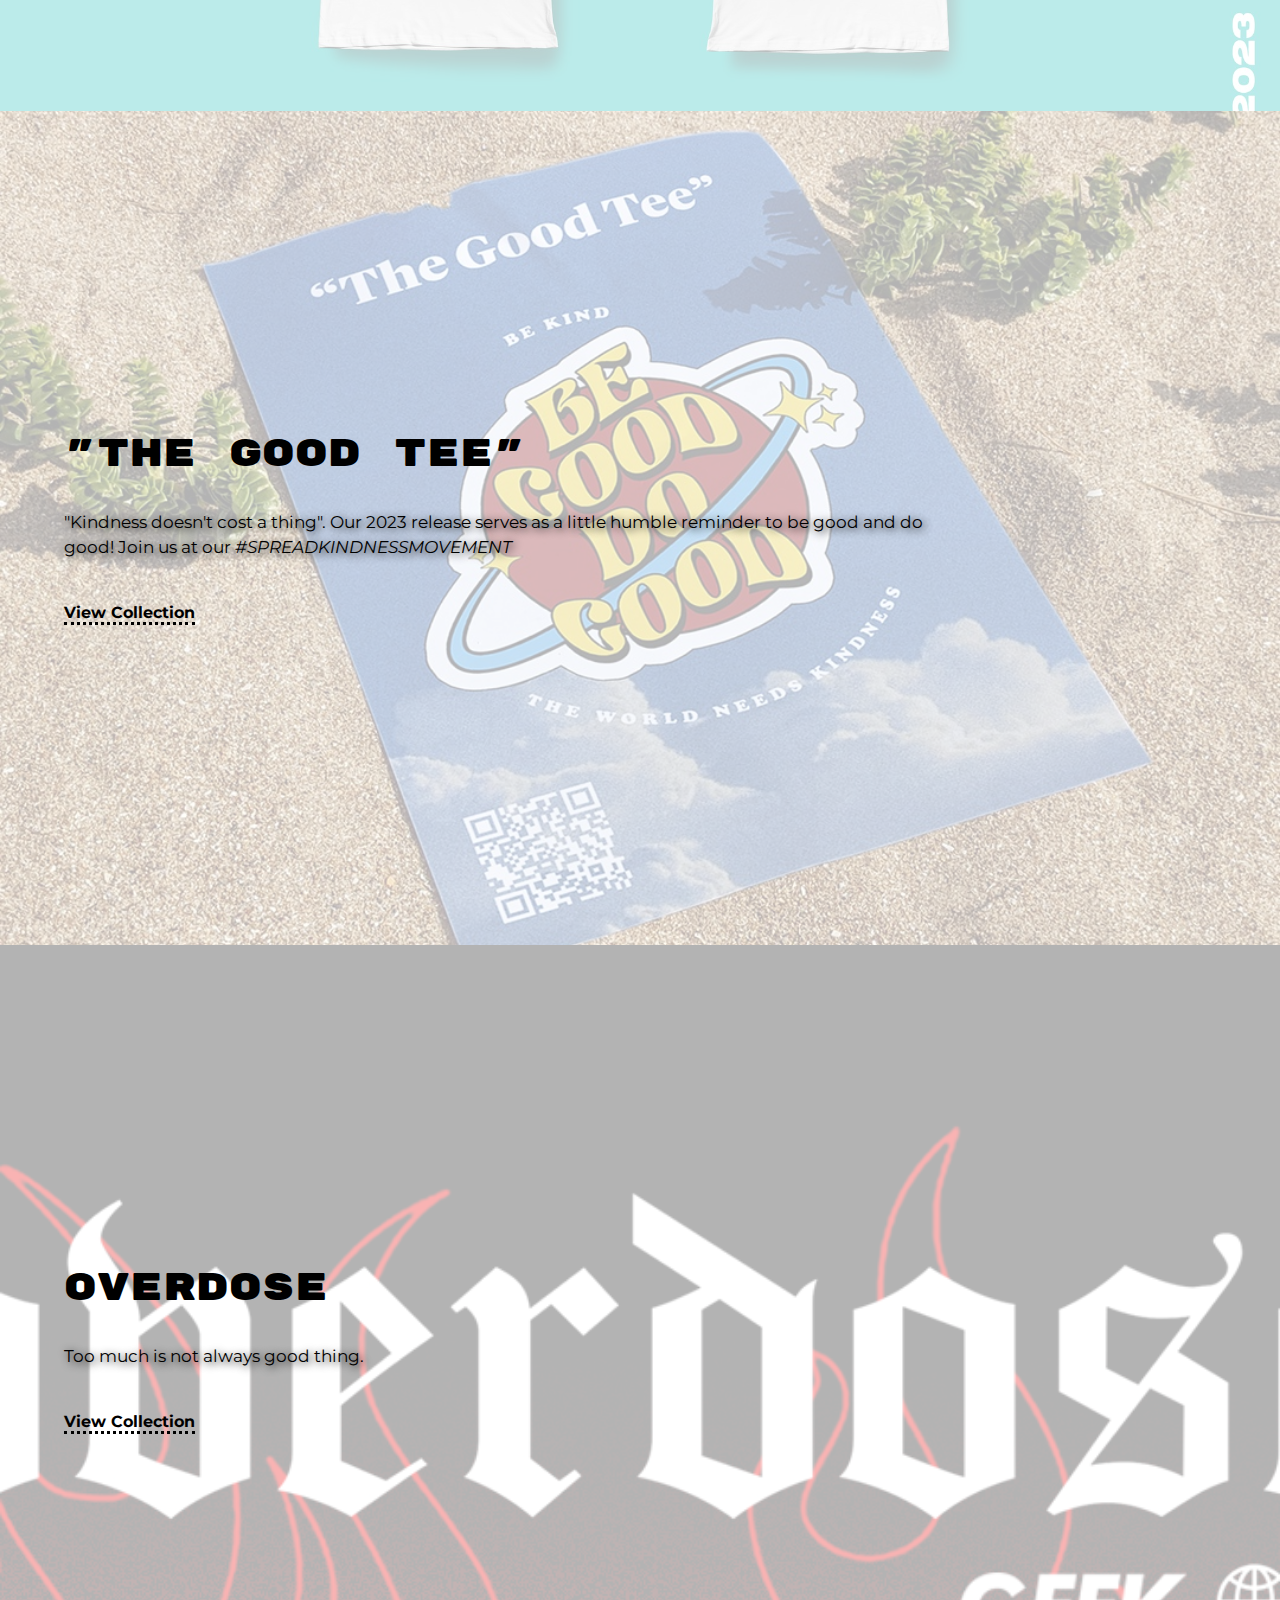
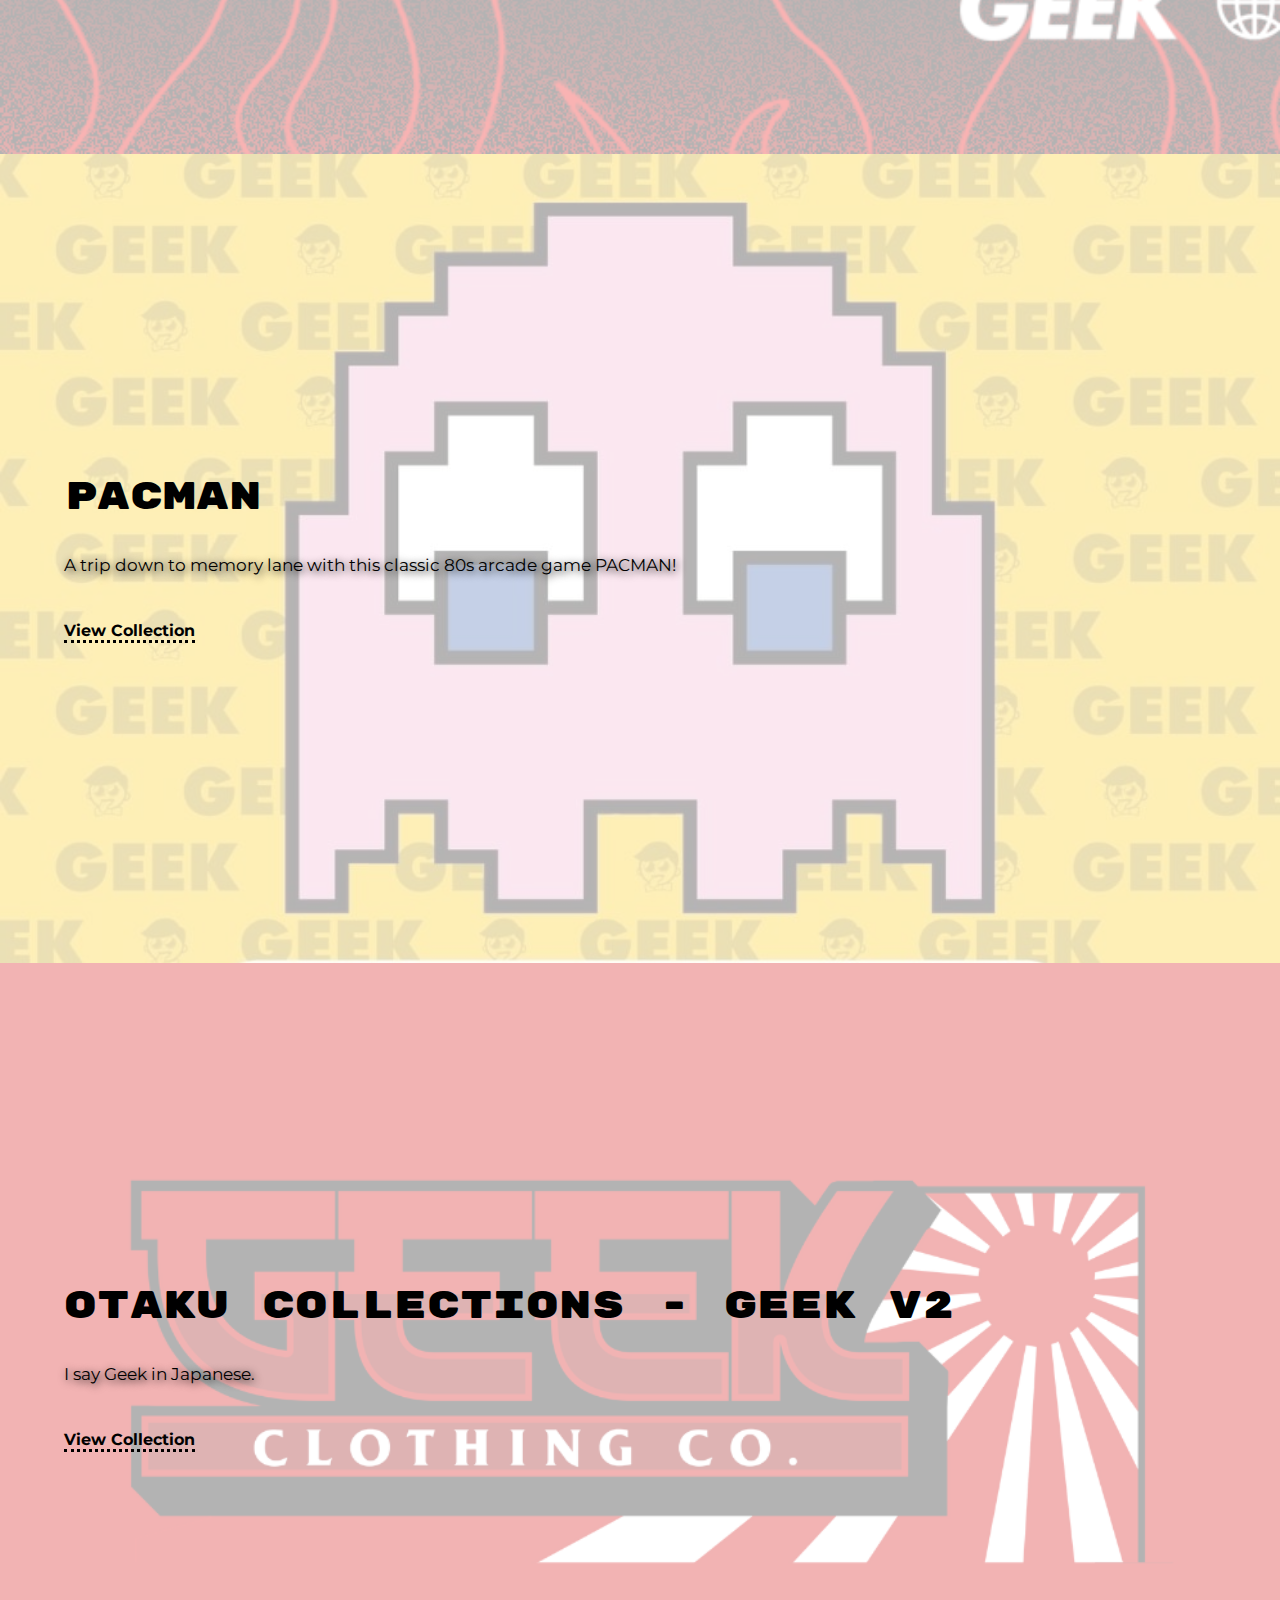
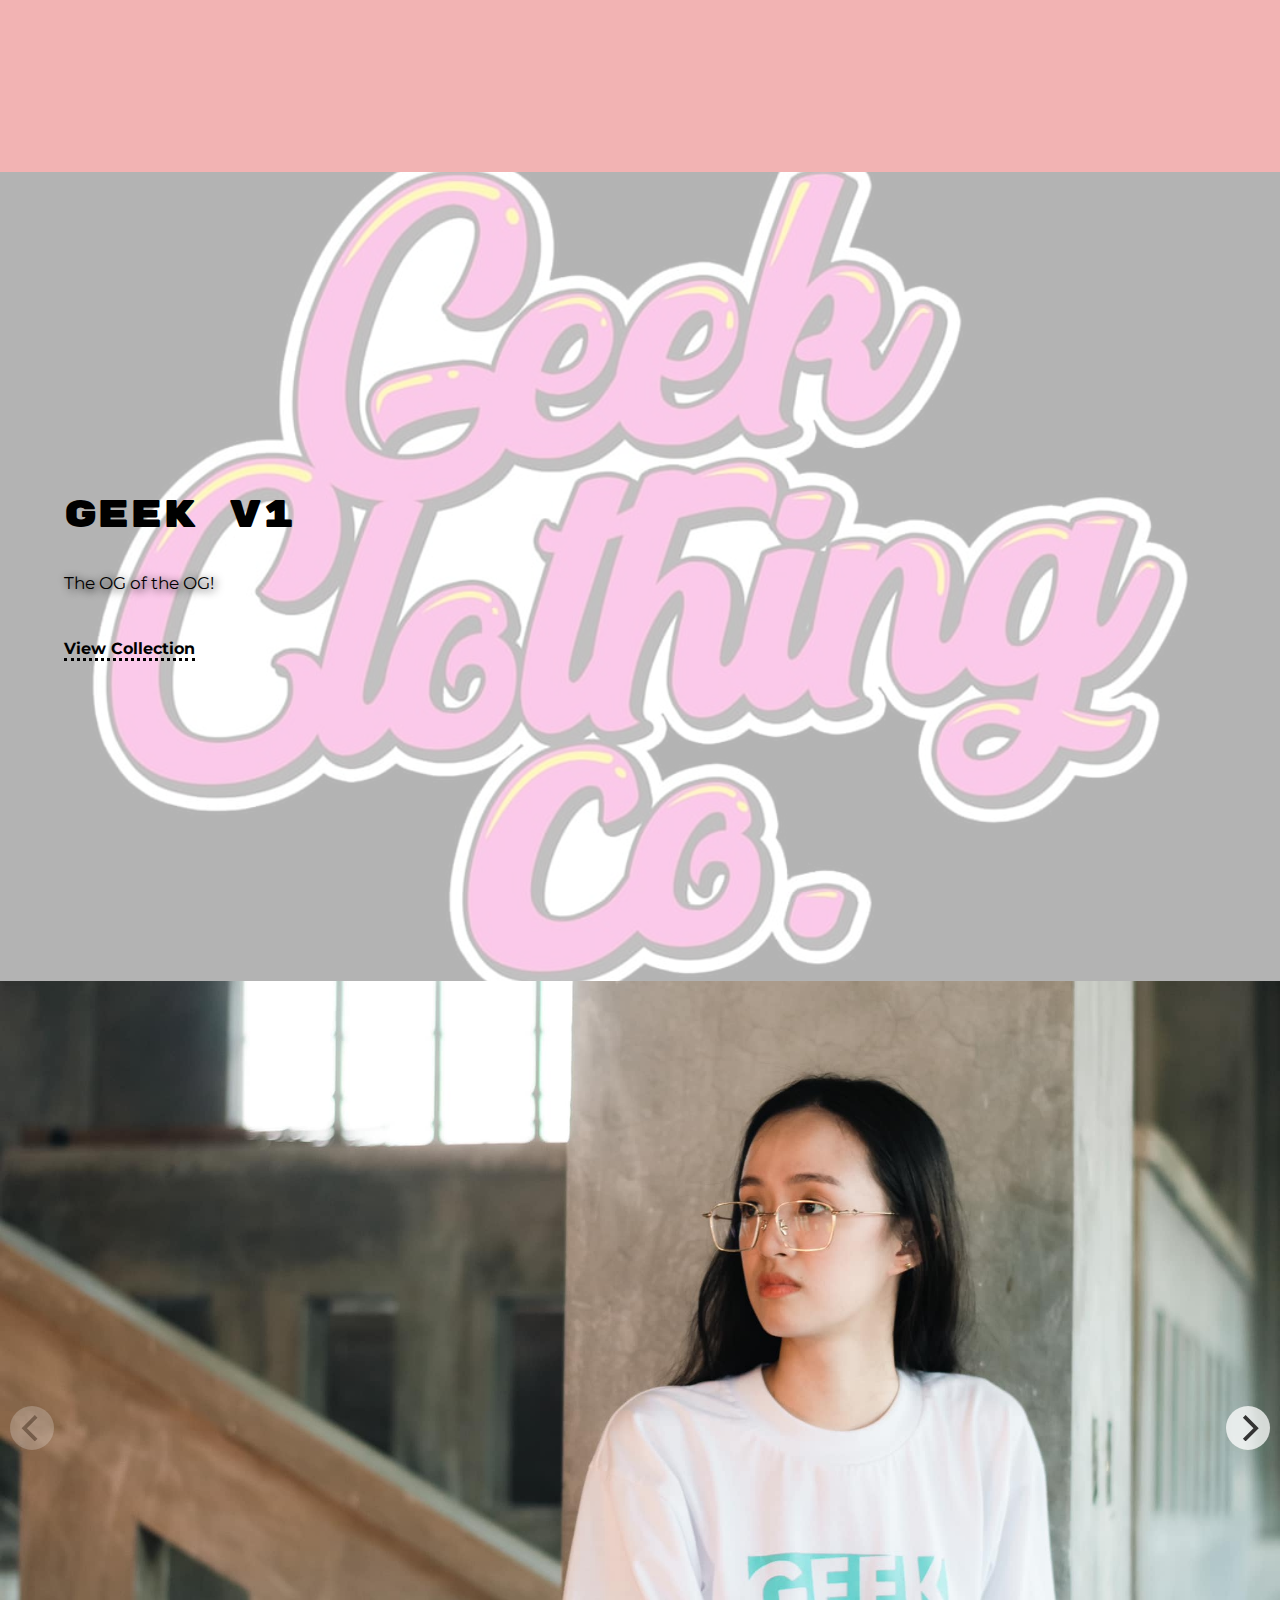
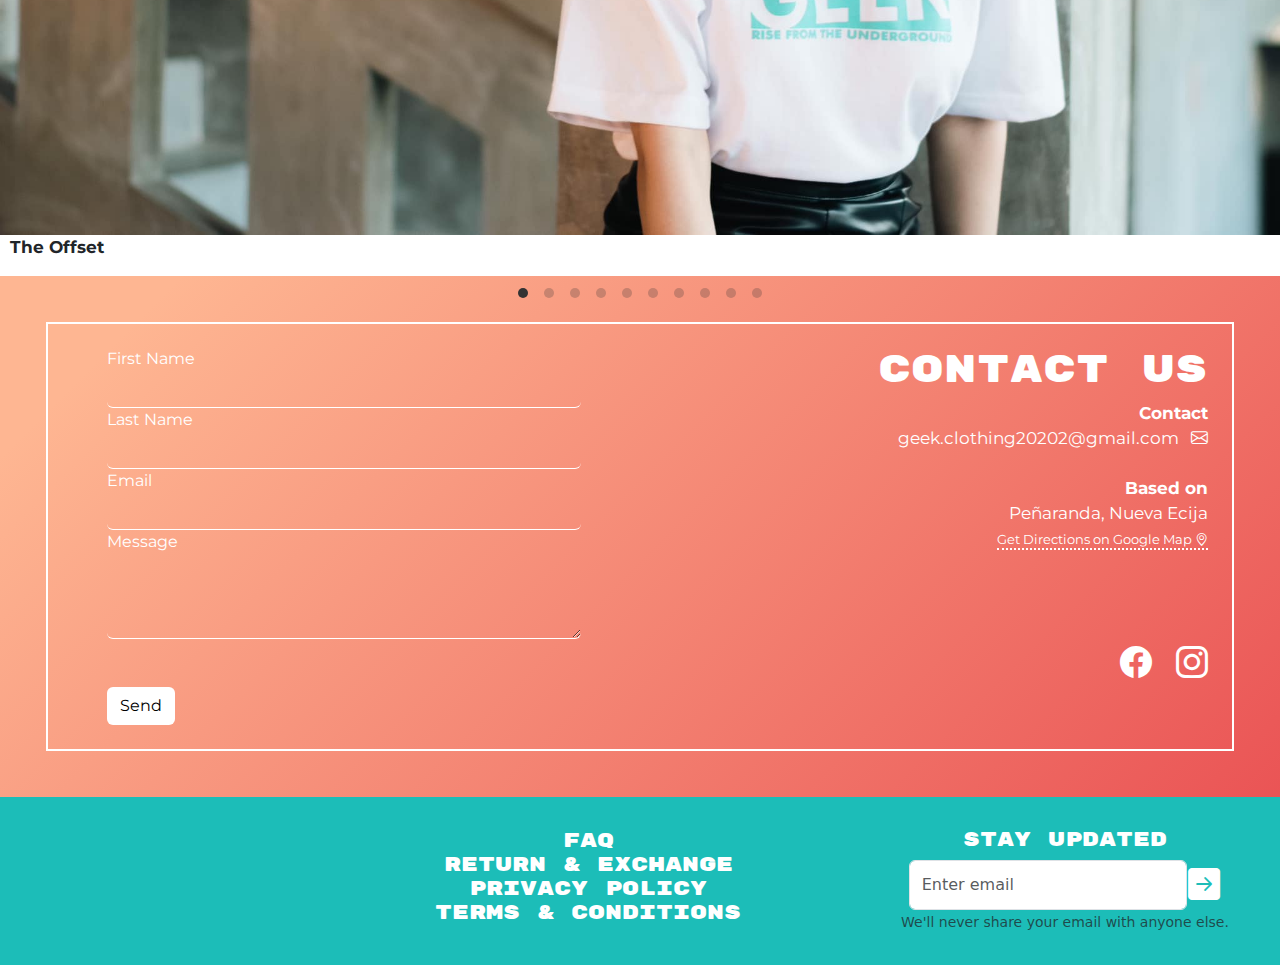
==== commit 723c1b6a: "Add files via upload" ====
--- a/index.html
+++ b/index.html
@@ -10,6 +10,7 @@
     <link rel = "stylesheet" href="https://cdnjs.cloudflare.com/ajax/libs/animate.css/4.1.1/animate.min.css" />
     <script src="https://cdn.jsdelivr.net/npm/bootstrap@5.3.3/dist/js/bootstrap.bundle.min.js" integrity="sha384-YvpcrYf0tY3lHB60NNkmXc5s9fDVZLESaAA55NDzOxhy9GkcIdslK1eN7N6jIeHz" crossorigin="anonymous"></script>
     <script src="js/flickity.pkgd.js"></script>
+    <script src="js/flickity-imagesloaded.js"></script>
     <script src = "https://ajax.googleapis.com/ajax/libs/jquery/3.5.1/jquery.min.js"></script>
     <script src = "https://cdn.jsdelivr.net/gh/KodingKhurram/animate.css-dynamic@v1.1.3/animate.min.js"></script>
 </head>
@@ -39,14 +40,14 @@
                     </li>
                     <li class="nav-item">
                         <a href="#" class="nav-link active">
-                            <img width="24" height="24" src="https://img.icons8.com/material-outlined/24/FFFFFF/shopping-bag--v1.png" alt="shopping-bag--v1"/>
+                            <img class="ani_bounce aniUtil_active aniUtil_onMouse" width="24" height="24" src="https://img.icons8.com/material-outlined/24/FFFFFF/shopping-bag--v1.png" alt="shopping-bag--v1"/>
                         </a>
                     </li>
-                    <li class="nav-item">
-                        <a class="nav-link disabled" aria-disabled="true">
-                            <img width="24" height="24" src="https://img.icons8.com/material-outlined/24/FFFFFF/like--v1.png" alt="like--v1"/>
+                    <!-- <li class="nav-item">
+                        <a class="nav-link active" href="#">
+                            <img class="ani_heartBeat aniUtil_active aniUtil_onMouse" width="24" height="24" src="https://img.icons8.com/material-outlined/24/FFFFFF/like--v1.png" alt="like--v1"/>
                         </a>
-                    </li>
+                    </li> -->
                 </ul>
             </div>
         </div>
@@ -95,7 +96,7 @@
                             The newest addition in the collection! The Offset gives a sleek and minimalist approach to classic white and black tees.
                             <br><br>
                             </p>
-                            <a href="#" style="color: black; border-bottom: dotted;">View Collection</a>
+                            <a href="#" style="color: black; border-bottom: dotted;"><b>View Collection</b></a>
                         </div>
                     </div>
                 </div>
@@ -110,7 +111,7 @@
                             "Kindness doesn't cost a thing". Our 2023 release serves as a little humble reminder to be good and do good! Join us at our <i>#SPREADKINDNESSMOVEMENT</i>
                             <br><br>
                             </p>
-                            <a href="#" style="color: black; border-bottom: dotted;">View Collection</a>
+                            <a href="#" style="color: black; border-bottom: dotted;"><b>View Collection</b></a>
                         </div>
                     </div>
                 </div>
@@ -125,7 +126,7 @@
                             Too much is not always good thing. 
                             <br><br>
                             </p>
-                            <a href="#" style="color: black; border-bottom: dotted;">View Collection</a>
+                            <a href="#" style="color: black; border-bottom: dotted;"><b>View Collection</b></a>
                         </div>
                     </div>
                 </div>
@@ -140,7 +141,7 @@
                             A trip down to memory lane with this classic 80s arcade game PACMAN!
                             <br><br>
                             </p>
-                            <a href="#" style="color: black; border-bottom: dotted;">View Collection</a>
+                            <a href="#" style="color: black; border-bottom: dotted;"><b>View Collection</b></a>
                         </div>
                     </div>
                 </div>
@@ -155,7 +156,7 @@
                             I say Geek in Japanese.
                             <br><br>
                             </p>
-                            <a href="#" style="color: black; border-bottom: dotted;">View Collection</a>
+                            <a href="#" style="color: black; border-bottom: dotted;"><b>View Collection</b></a>
                         </div>
                     </div>
                 </div>
@@ -170,11 +171,55 @@
                             The OG of the OG!
                             <br><br>
                             </p>
-                            <a href="#" style="color: black; border-bottom: dotted;">View Collection</a>
-                        </div>
-                    </div>
-                </div>
-            </article>
+                            <a href="#" style="color: black; border-bottom: dotted;"><b>View Collection</b></a>
+                        </div>
+                    </div>
+                </div>
+            </article>
+        </section>
+        <section id="geek-gallery">
+            <div class="carousel" data-flickity='{ "cellAlign": "left", "contain": true, "pageDots": true, "lazyLoad": true, "autoPlay": 1500 } '>
+                <div class="carousel-cell">
+                    <a href="#"><img class="carousel-cell-image" data-flickity-lazyload="assets/swiper-images/1.jpg" width="100%"></a>
+                    <p class="kit-default-fsize" style="margin-left: 10px;"><b>The Offset</b></p>
+                </div>
+                <div class="carousel-cell">
+                    <a href="#"><img class="carousel-cell-image" data-flickity-lazyload="assets/swiper-images/2.jpg" width="100%"></a>
+                    <p class="kit-default-fsize" style="margin-left: 10px;"><b>Geek V1</b></p>
+                </div>
+                <div class="carousel-cell">
+                    <a href="#"><img class="carousel-cell-image" data-flickity-lazyload="assets/swiper-images/3.jpg" width="100%"></a>
+                    <p class="kit-default-fsize" style="margin-left: 10px;"><b>The Good Tee</b></p>
+                </div>
+                <div class="carousel-cell">
+                    <a href="#"><img class="carousel-cell-image" data-flickity-lazyload="assets/swiper-images/4.jpg" width="100%"></a>
+                    <p class="kit-default-fsize" style="margin-left: 10px;"><b>The Offset</b></p>
+                </div>
+                <div class="carousel-cell">
+                    <a href="#"><img class="carousel-cell-image" data-flickity-lazyload="assets/swiper-images/5.jpg" width="100%"></a>
+                    <p class="kit-default-fsize" style="margin-left: 10px;"><b>Overdose</b></p>
+                </div>
+                <div class="carousel-cell">
+                    <a href="#"><img class="carousel-cell-image" data-flickity-lazyload="assets/swiper-images/6.jpg" width="100%"></a>
+                    <p class="kit-default-fsize" style="margin-left: 10px;"><b>Otaku Collections</b></p>
+                </div>
+                <div class="carousel-cell">
+                    <a href="#"><img class="carousel-cell-image" data-flickity-lazyload="assets/swiper-images/7.jpg" width="100%"></a>
+                    <p class="kit-default-fsize" style="margin-left: 10px;"><b>Otaku Collections</b></p>
+                </div>
+                <div class="carousel-cell">
+                    <a href="#"><img class="carousel-cell-image" data-flickity-lazyload="assets/swiper-images/8.jpg" width="100%"></a>
+                    <p class="kit-default-fsize" style="margin-left: 10px;"><b>The Good Tee</b></p>
+                </div>
+                <div class="carousel-cell">
+                    <a href="#"><img class="carousel-cell-image" data-flickity-lazyload="assets/swiper-images/9.jpg" width="100%"></a>
+                    <p class="kit-default-fsize" style="margin-left: 10px;"><b>Overdose</b></p>
+                </div>
+                <div class="carousel-cell">
+                    <a href="#"><img class="carousel-cell-image" data-flickity-lazyload="assets/swiper-images/10.jpg" width="100%"></a>
+                    <p class="kit-default-fsize" style="margin-left: 10px;"><b>PACMAN</b></p>
+                </div>
+            </div>
         </section>
         <section id="contact">
             <div class="kit-form-outline">
@@ -214,9 +259,6 @@
                 </div>
             </div>
         </section>
-        <section id="geek-gallery">
-
-        </section>
     </main>
     <footer id="footer" style="background-color: var(--main-color);">
         <div class="kit-card-flex" style="gap: 10%;">
@@ -228,13 +270,12 @@
                 <a href="#">TERMS & CONDITIONS</a>
             </h5>
             <div>
-                <h5 class="kit-header-font" style="text-align: center;">
+                <h5 class="kit-header-font" style="text-align: center; color: white;">
                 STAY UPDATED</h5>
                 <div style="display: flex; flex-wrap: wrap; justify-content: center;">
                     <input type="email" class="form-control" id="exampleInputEmail1" aria-describedby="emailHelp" placeholder="Enter email" style="width: 85%;">
                     <button class="btn" type="button" id="button-addon2" style="margin: 0; padding: 0;"><i class="bi bi-arrow-right-square-fill" style="font-size:2rem; color: white;"></i></button>
                 </div>
-                
                 <small id="emailHelp" class="form-text text-muted">We'll never share your email with anyone else.</small>
             </div>
         </div>
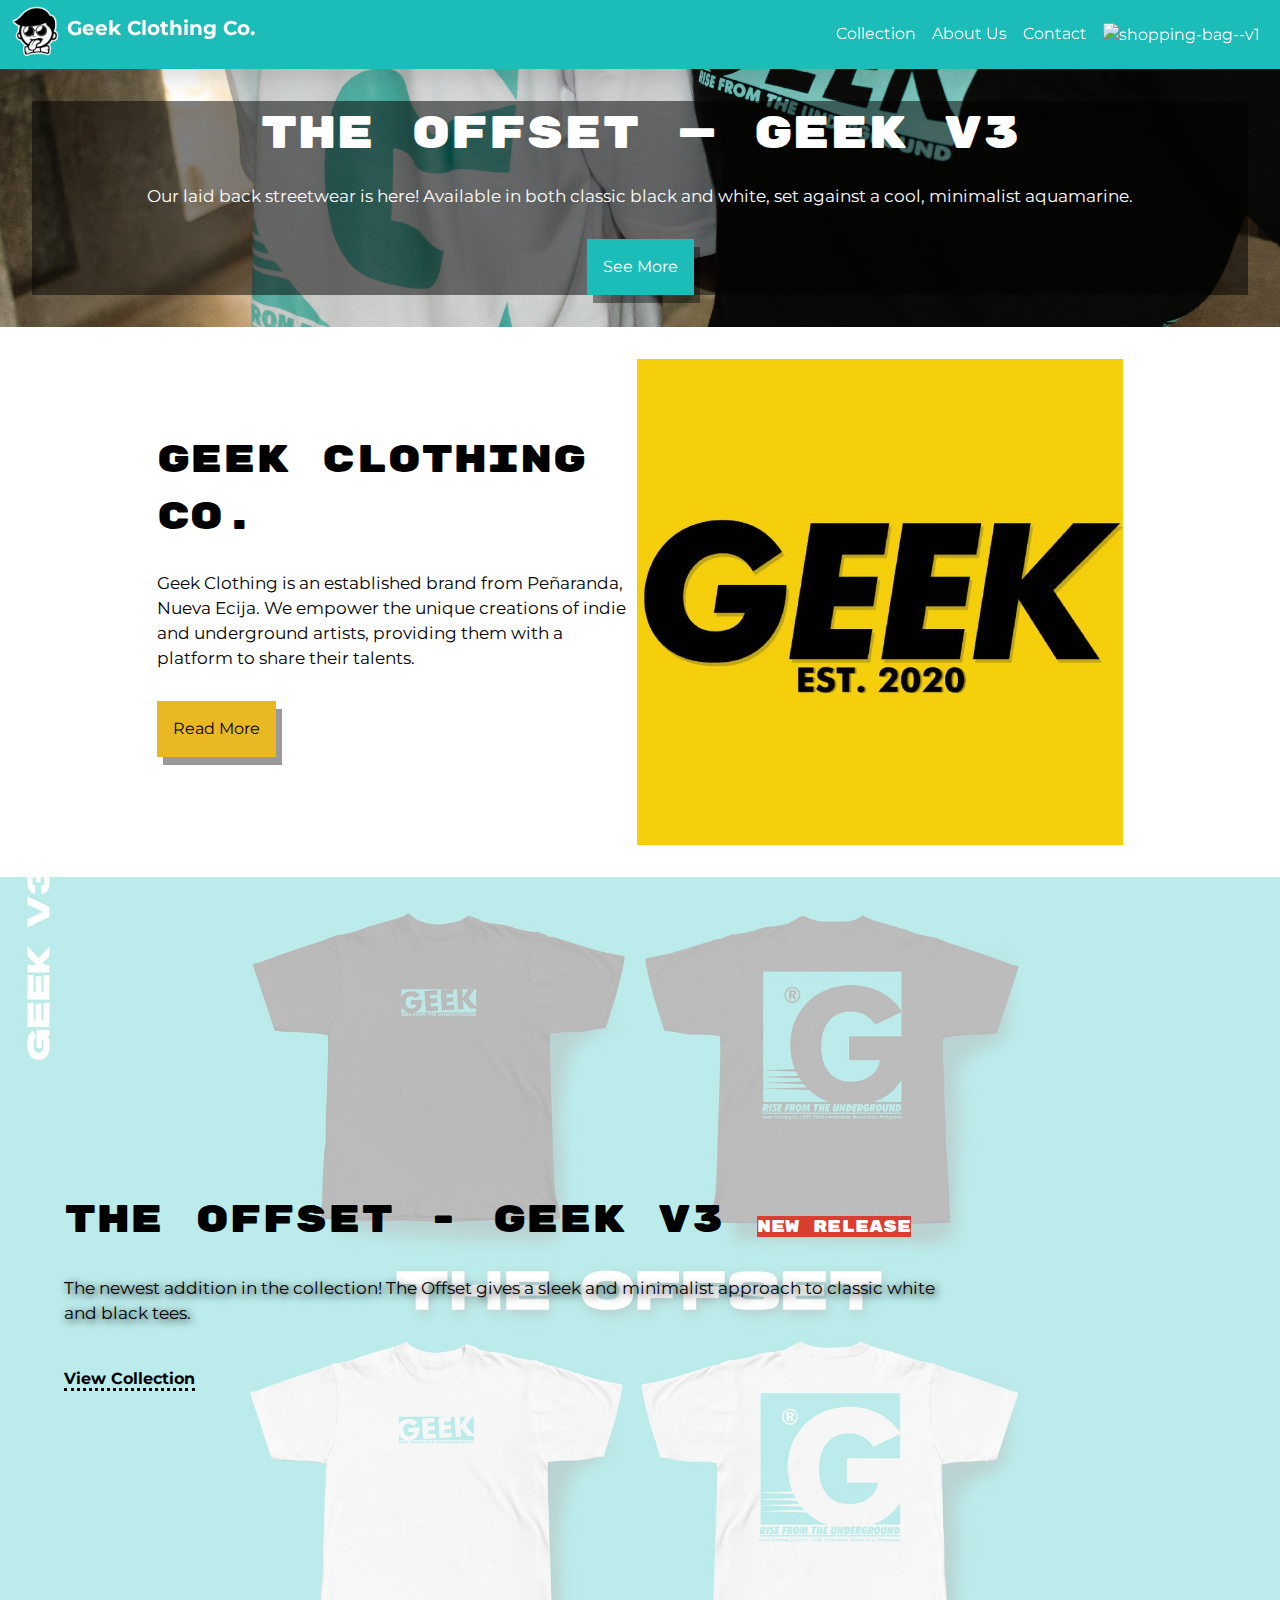
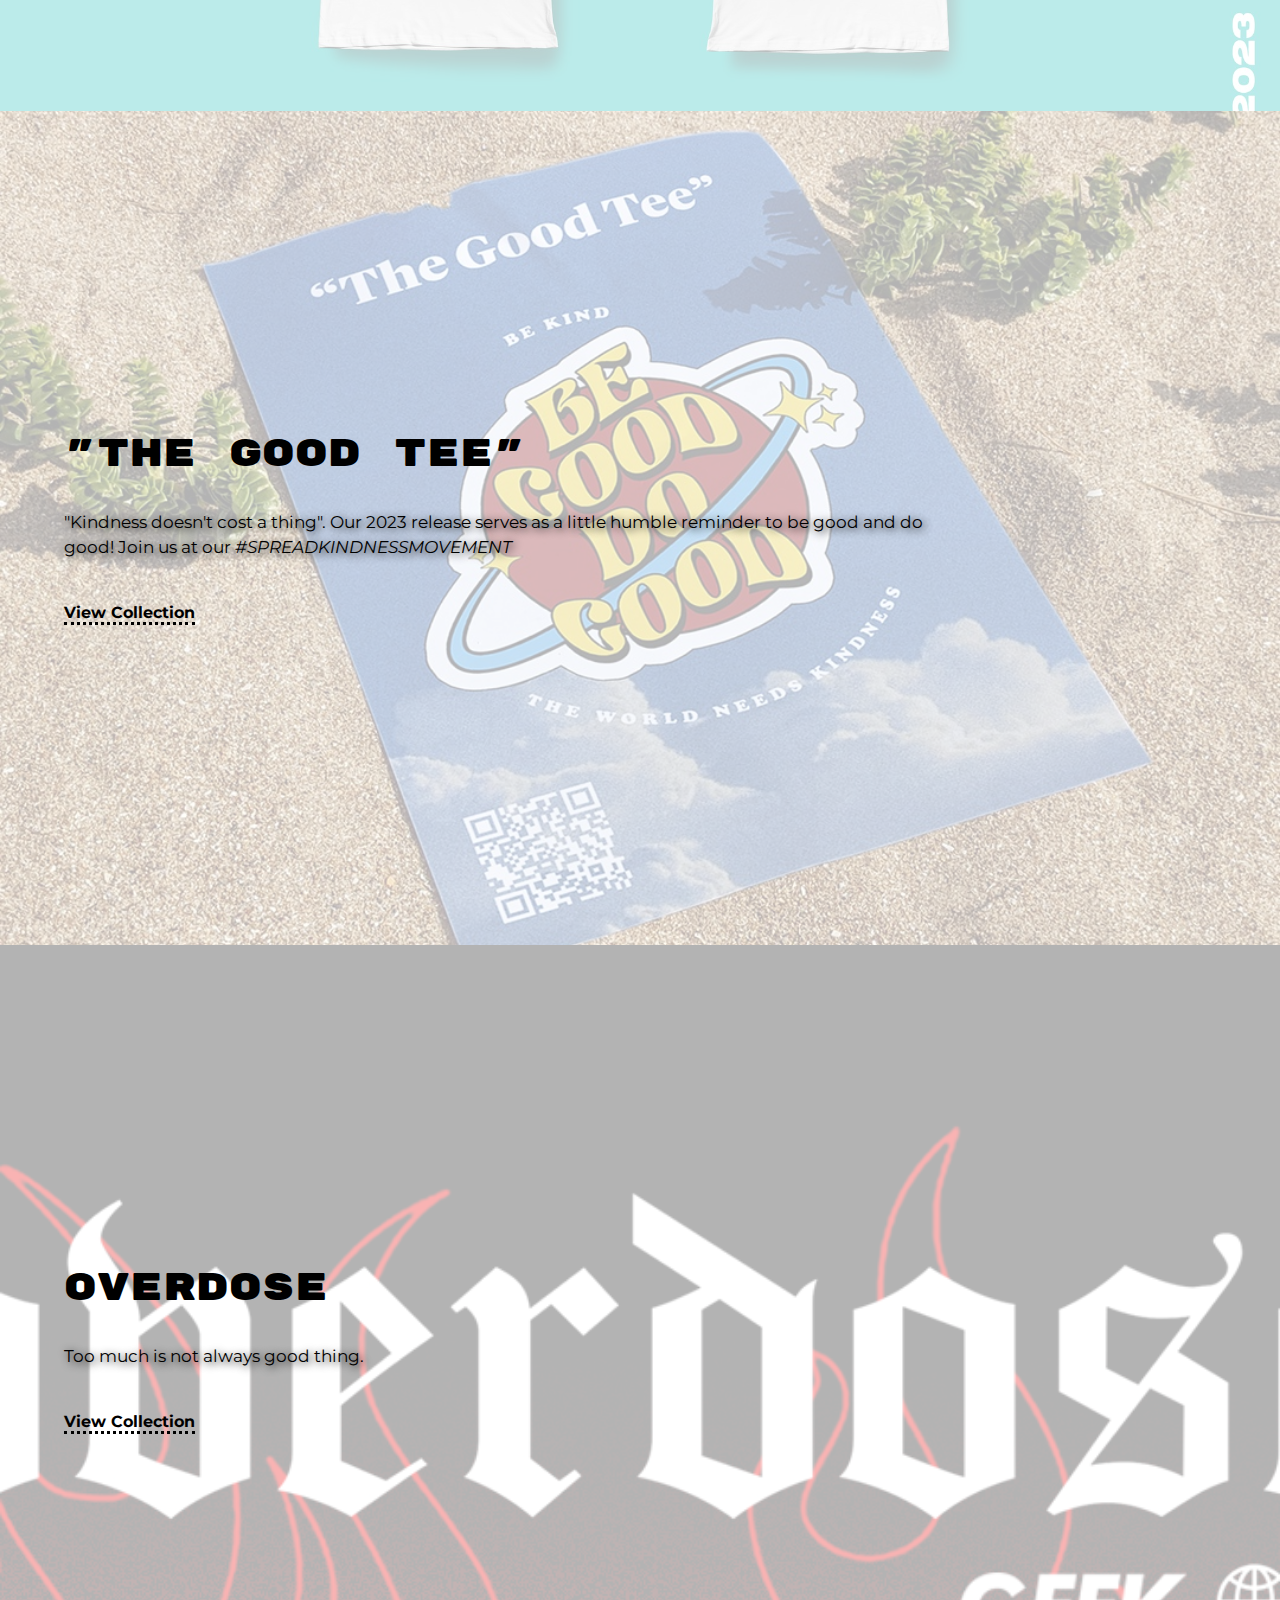
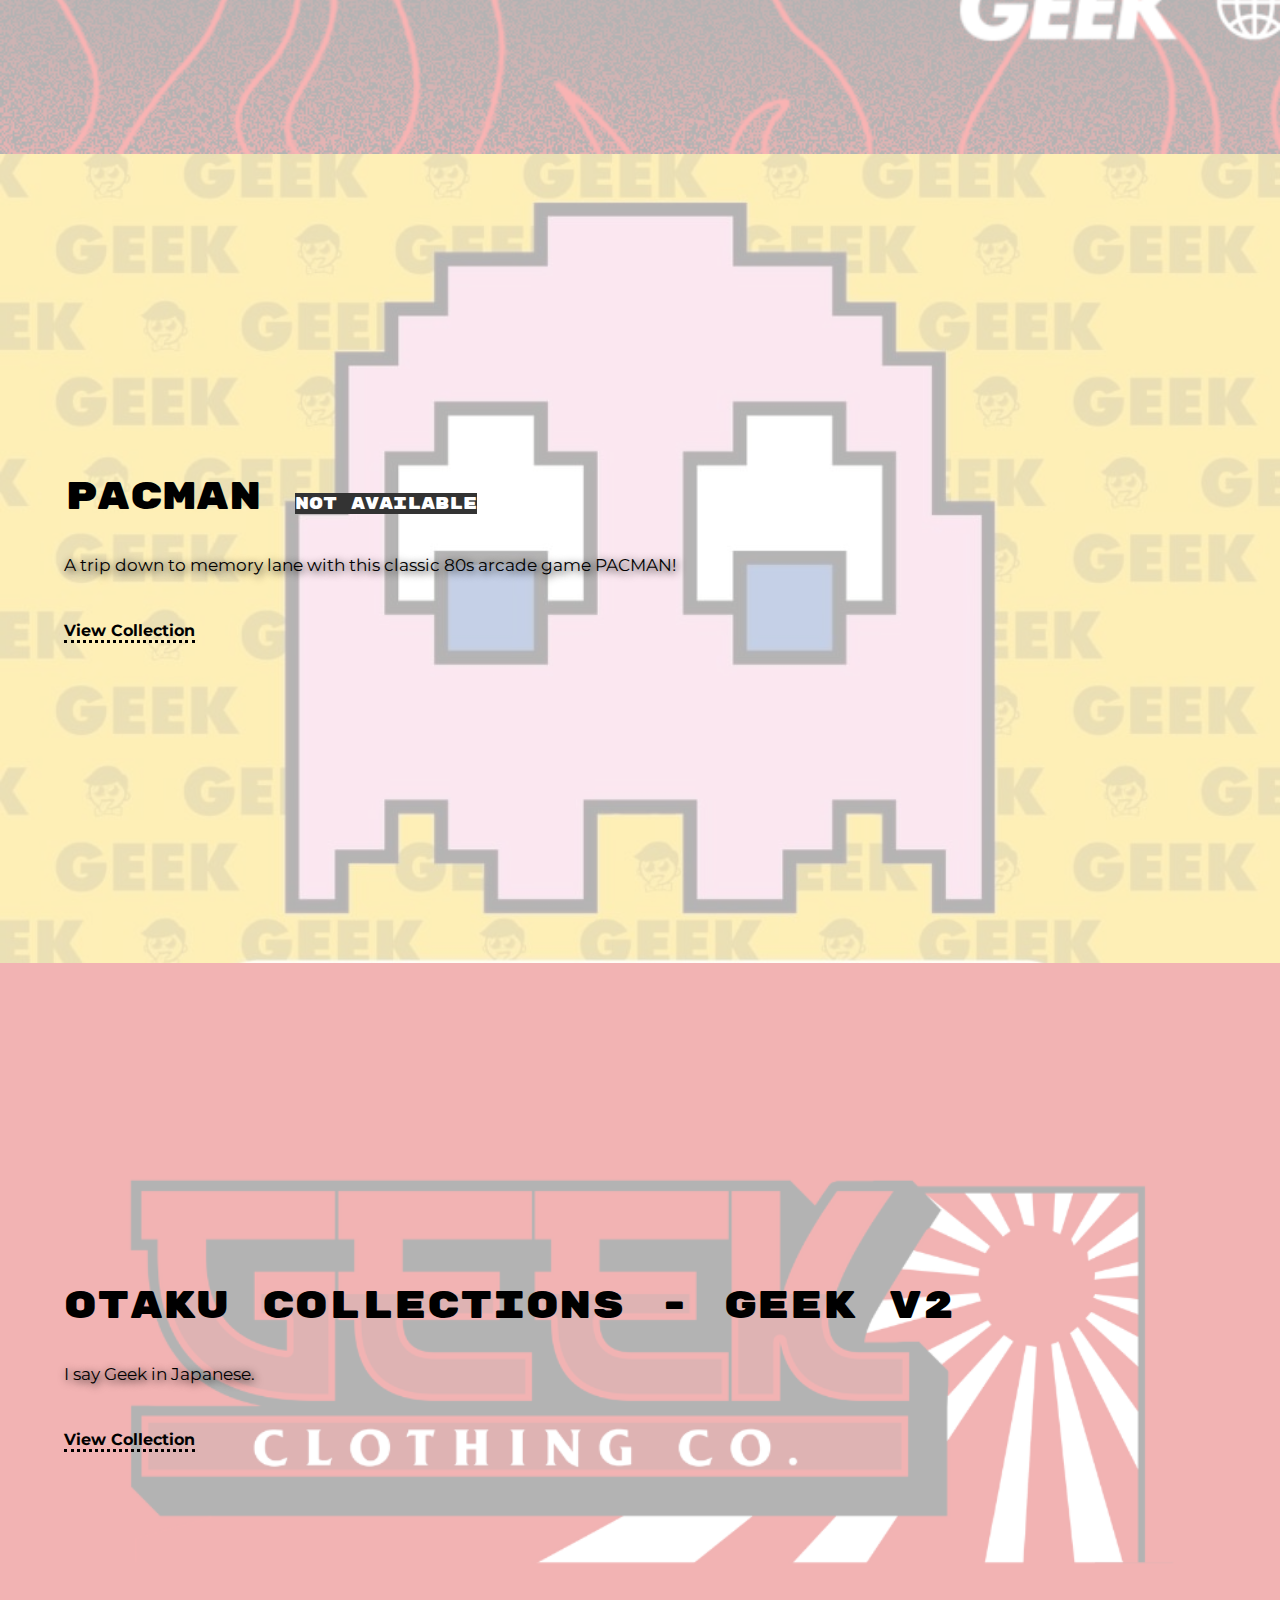
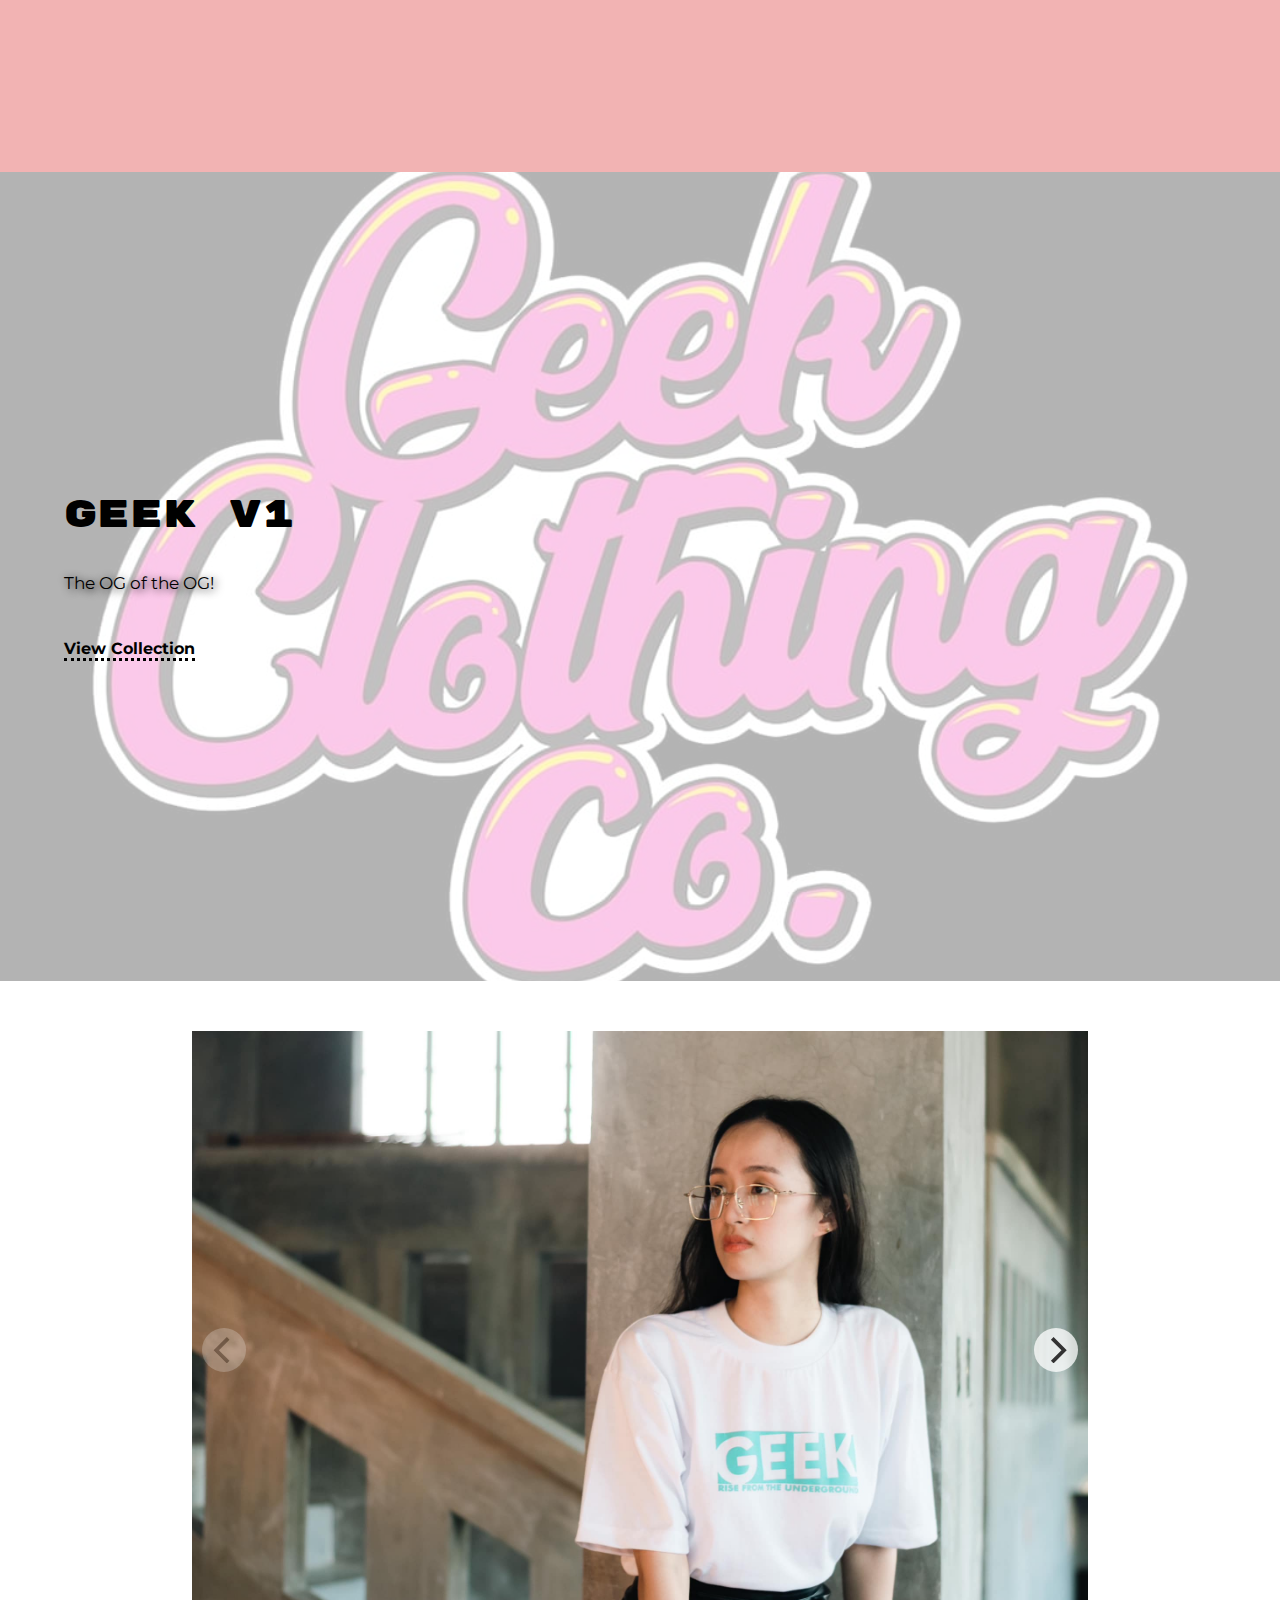
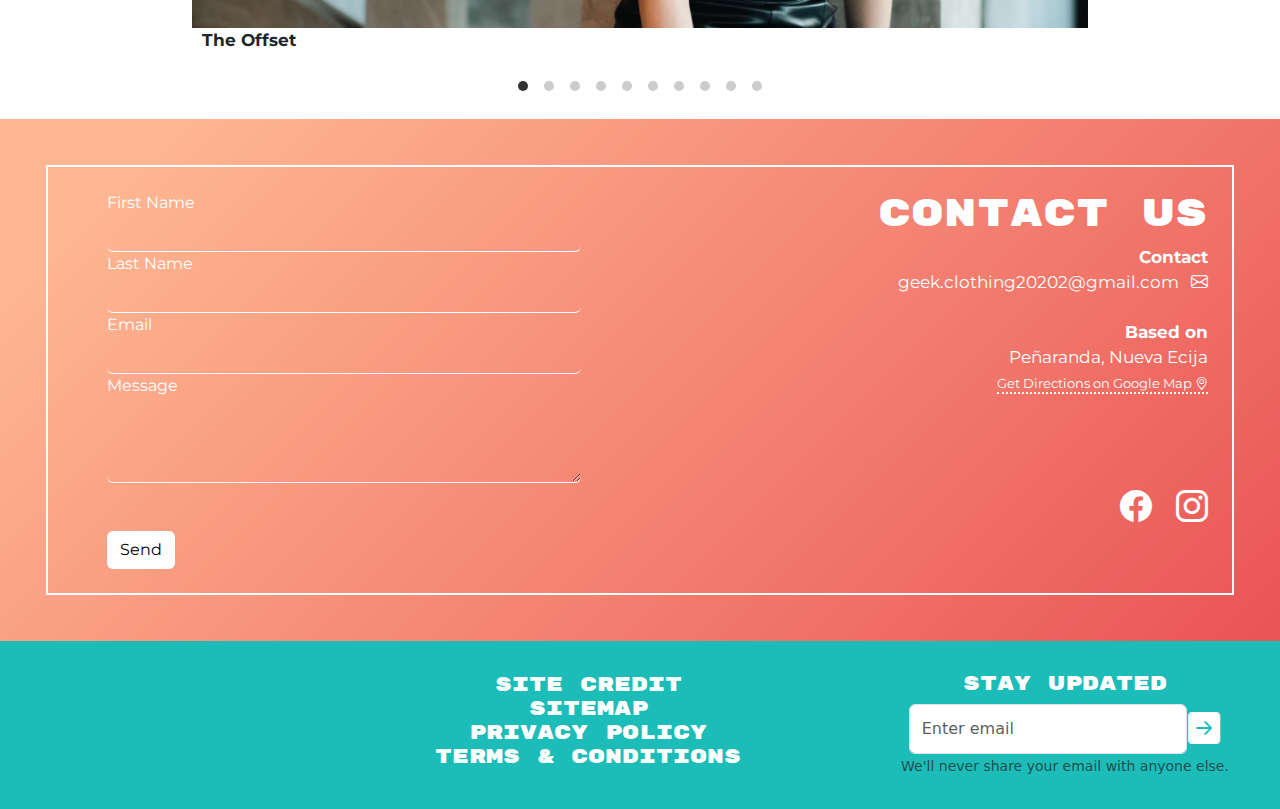
==== commit 51bf2a62: "4/28/24 - connected "collection" pages" ====
--- a/index.html
+++ b/index.html
@@ -1,5 +1,5 @@
 <!DOCTYPE html>
-<html lang="en">
+<html lang="en" style="scroll-snap-type: y mandatory; scroll-behavior: smooth;">
 <head>
     <meta charset="UTF-8">
     <meta name="viewport" content="width=device-width, initial-scale=1.0">
@@ -14,7 +14,7 @@
     <script src = "https://ajax.googleapis.com/ajax/libs/jquery/3.5.1/jquery.min.js"></script>
     <script src = "https://cdn.jsdelivr.net/gh/KodingKhurram/animate.css-dynamic@v1.1.3/animate.min.js"></script>
 </head>
-<body oncontextmenu="return false">
+<body oncontextmenu="return false" style="scroll-snap-type: y mandatory; scroll-behavior: smooth;">
     <div id="preloader"></div>
     <!-- navbar bs -->
     <nav class="navbar navbar-expand-lg fixed-top kit-default-font kit-nav-shadow" style="background-color: #1cbdb8;" data-bs-theme="dark">
@@ -96,7 +96,7 @@
                             The newest addition in the collection! The Offset gives a sleek and minimalist approach to classic white and black tees.
                             <br><br>
                             </p>
-                            <a href="#" style="color: black; border-bottom: dotted;"><b>View Collection</b></a>
+                            <a href="./html/collections/offset.html" style="color: black; border-bottom: dotted;"><b>View Collection</b></a>
                         </div>
                     </div>
                 </div>
@@ -111,7 +111,7 @@
                             "Kindness doesn't cost a thing". Our 2023 release serves as a little humble reminder to be good and do good! Join us at our <i>#SPREADKINDNESSMOVEMENT</i>
                             <br><br>
                             </p>
-                            <a href="#" style="color: black; border-bottom: dotted;"><b>View Collection</b></a>
+                            <a href="./html/collections/begood.html" style="color: black; border-bottom: dotted;"><b>View Collection</b></a>
                         </div>
                     </div>
                 </div>
@@ -126,7 +126,7 @@
                             Too much is not always good thing. 
                             <br><br>
                             </p>
-                            <a href="#" style="color: black; border-bottom: dotted;"><b>View Collection</b></a>
+                            <a href="./html/collections/overdose.html" style="color: black; border-bottom: dotted;"><b>View Collection</b></a>
                         </div>
                     </div>
                 </div>
@@ -135,13 +135,13 @@
                 <div class="kit-card-flex">
                     <div class="arcade-background kit-card-size">
                         <div class="kit-card-overlay" style="color: black;">
-                            <h3 class="kit-header-font ani_slideInLeft aniUtil_active" style="font-size: clamp(2rem, 3vw, 3rem)">PACMAN</h3>
+                            <h3 class="kit-header-font ani_slideInLeft aniUtil_active" style="font-size: clamp(2rem, 3vw, 3rem)">PACMAN <span class="kit-default-fsize" style="background: #333; color: white;">NOT AVAILABLE</span></h3>
                             <p class="kit-default-fsize" style="text-shadow: 2px 2px 8px #000000;">
                             <br>
                             A trip down to memory lane with this classic 80s arcade game PACMAN!
                             <br><br>
                             </p>
-                            <a href="#" style="color: black; border-bottom: dotted;"><b>View Collection</b></a>
+                            <a href="./html/collections/arcade.html" style="color: black; border-bottom: dotted;"><b>View Collection</b></a>
                         </div>
                     </div>
                 </div>
@@ -156,7 +156,7 @@
                             I say Geek in Japanese.
                             <br><br>
                             </p>
-                            <a href="#" style="color: black; border-bottom: dotted;"><b>View Collection</b></a>
+                            <a href="/html/collections/otaku.html" style="color: black; border-bottom: dotted;"><b>View Collection</b></a>
                         </div>
                     </div>
                 </div>
@@ -171,7 +171,7 @@
                             The OG of the OG!
                             <br><br>
                             </p>
-                            <a href="#" style="color: black; border-bottom: dotted;"><b>View Collection</b></a>
+                            <a href="./html/collections/geekv1.html" style="color: black; border-bottom: dotted;"><b>View Collection</b></a>
                         </div>
                     </div>
                 </div>
@@ -264,8 +264,8 @@
         <div class="kit-card-flex" style="gap: 10%;">
             <img src="assets/icons/logo.png" loading="lazy" style="width: 14rem;">
             <h5 class="kit-header-font" style="text-align: center; display: block; padding: 2rem;">
-                <a href="#">FAQ</a><br>
-                <a href="#">RETURN & EXCHANGE</a><br>
+                <a href="#">SITE CREDIT</a><br>
+                <a href="#">SITEMAP</a><br>
                 <a href="#">PRIVACY POLICY</a><br>
                 <a href="#">TERMS & CONDITIONS</a>
             </h5>
@@ -288,7 +288,7 @@
         })
     </script>
     <script>
-        const titles = ["Geek Clothing Co.", "#SupportLokal", "#ThinkGeek"];
+        const titles = ["Geek Clothing Co.", "#RiseFromUnderground", "#ThinkGeek"];
         let index = 0;
 
         function changeTitle() {
--- a/css/style.css
+++ b/css/style.css
@@ -19,6 +19,9 @@
         order: 0 !important;
     }
     .kit-contact {
+        width: 100% !important;
+    }
+    .carousel {
         width: 100% !important;
     }
 }
@@ -34,6 +37,25 @@
     outline: solid2px lime;
 }
 /* for animation frameworks */
+
+/* flickity customization*/
+.carousel {
+    width: 70%;
+    height: 100%;
+    margin-bottom: 50px;
+    margin-top: 50px;
+}
+.flickity-viewport {
+    transition: height 0.2s;
+  }
+.carousel-cell {
+    width: 100%;
+}
+#geek-gallery {
+    display: flex;
+    justify-content: center;
+    align-items: center;
+}
 
 /* custom style */
 html {
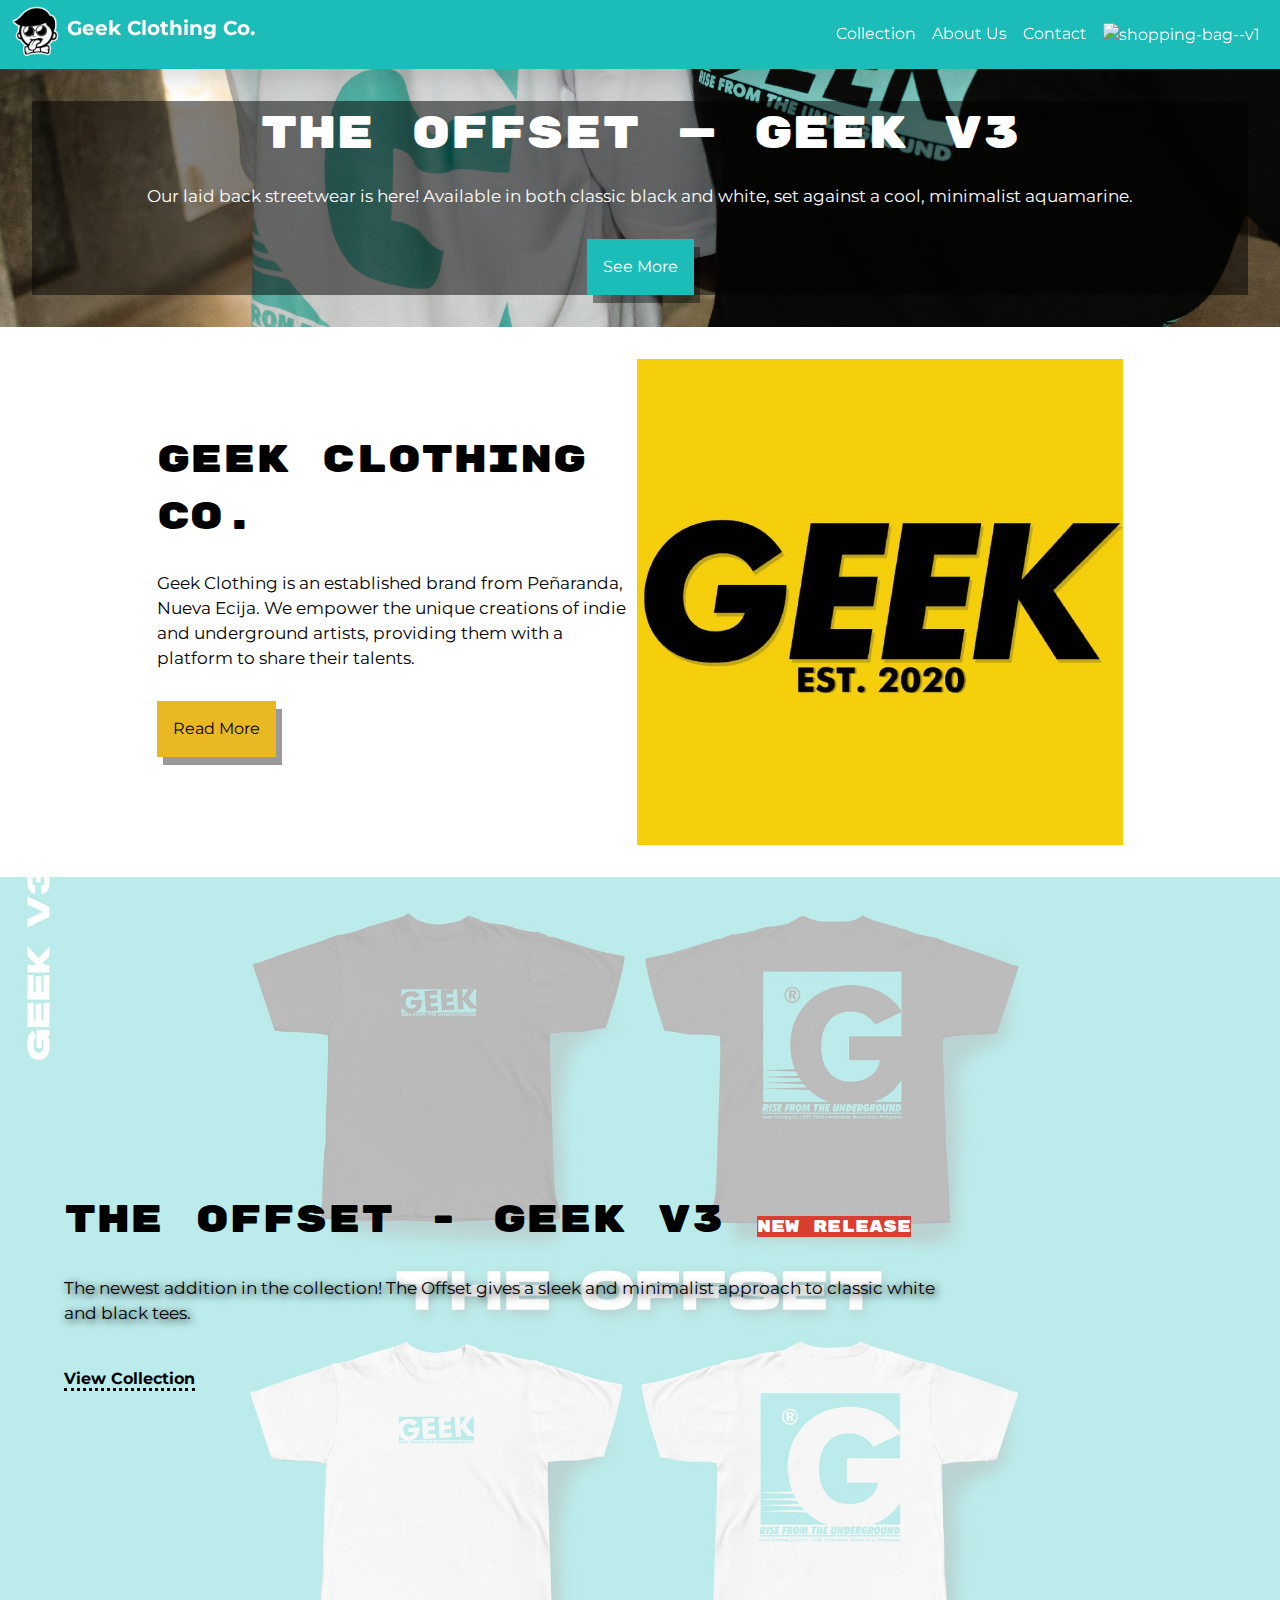
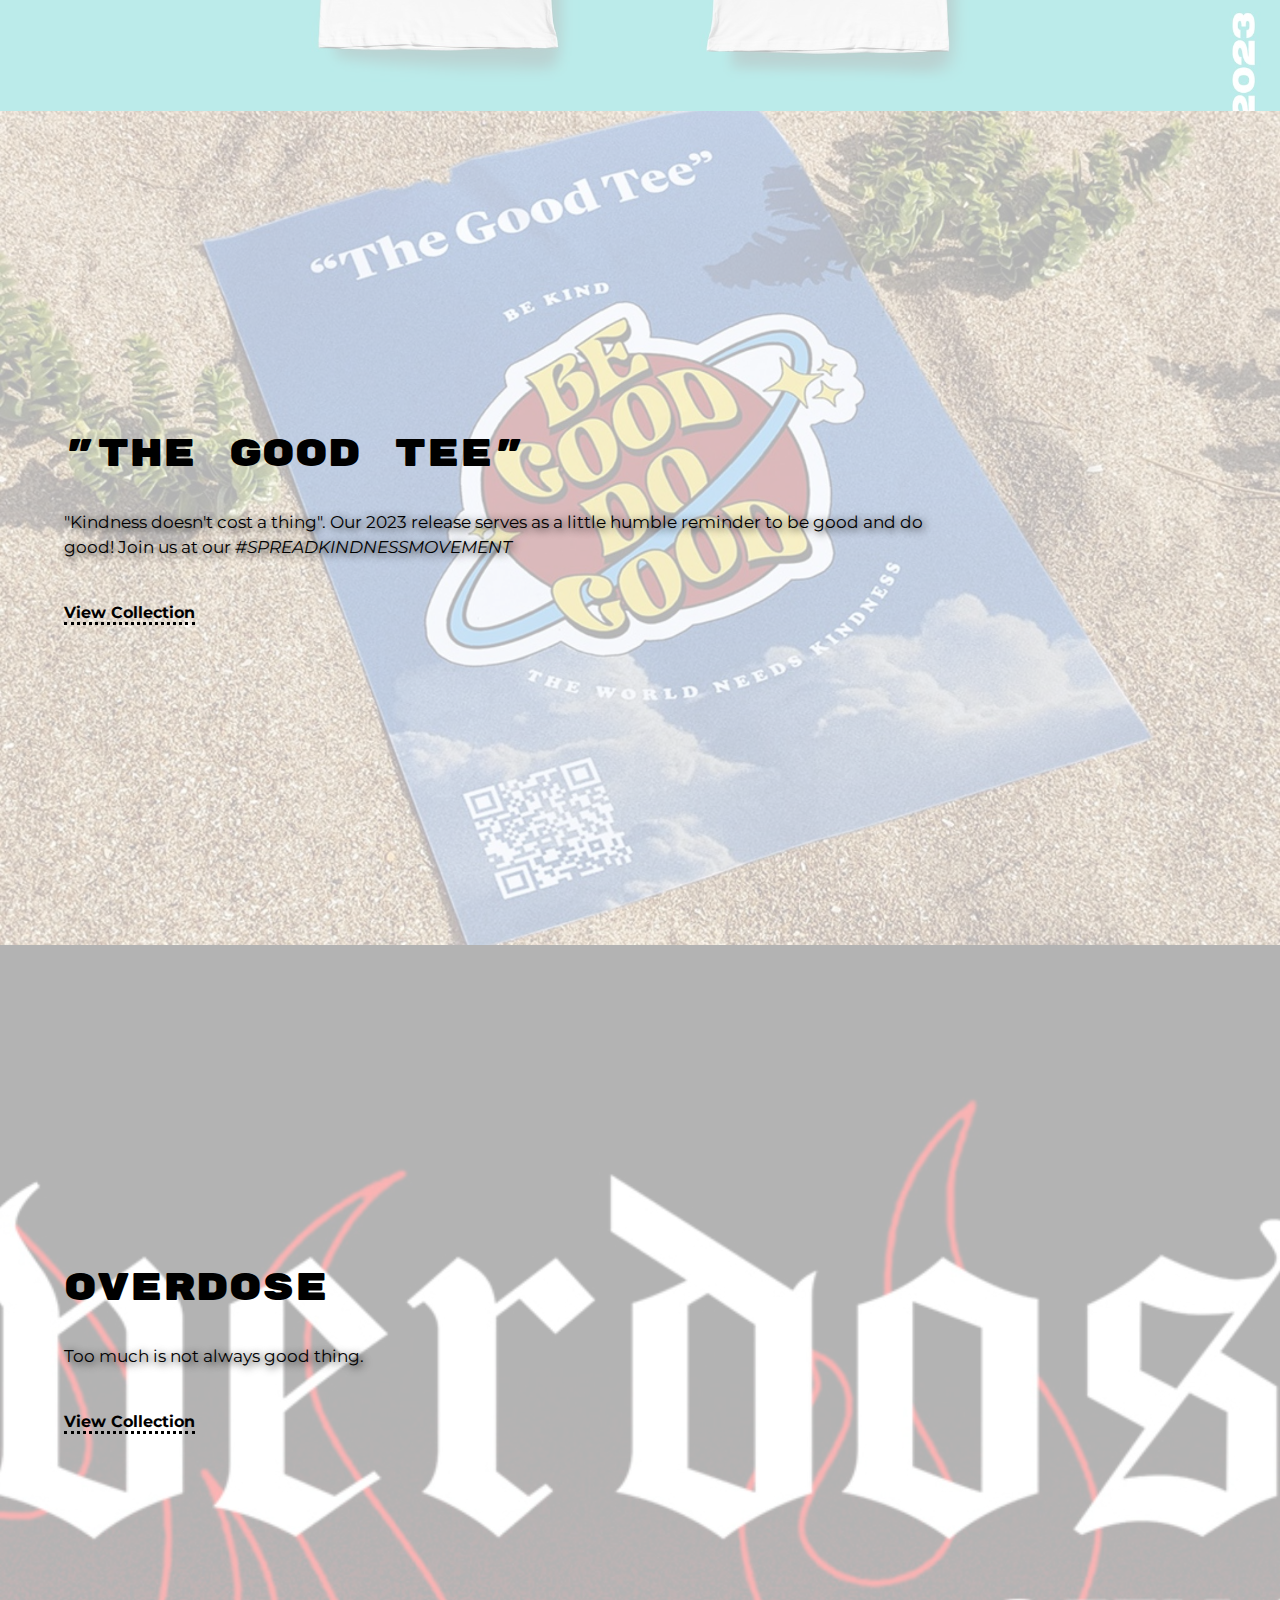
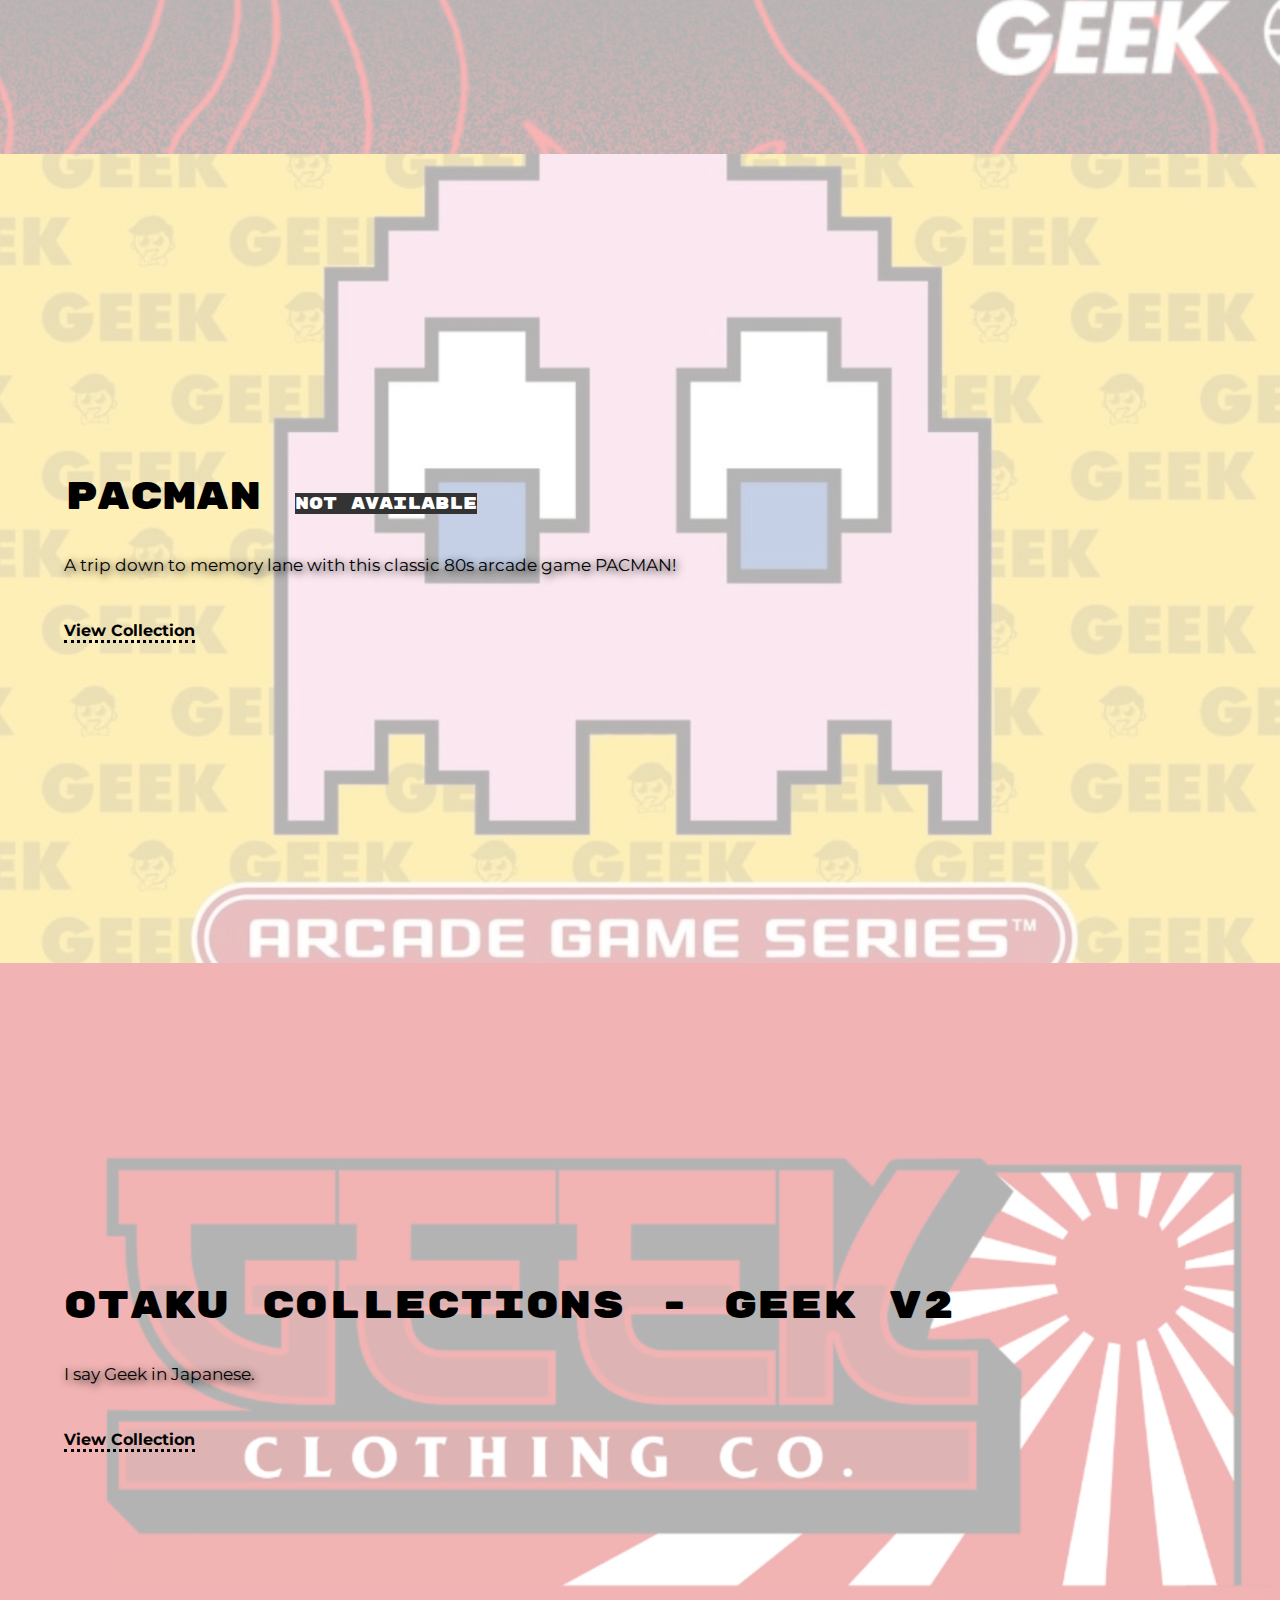
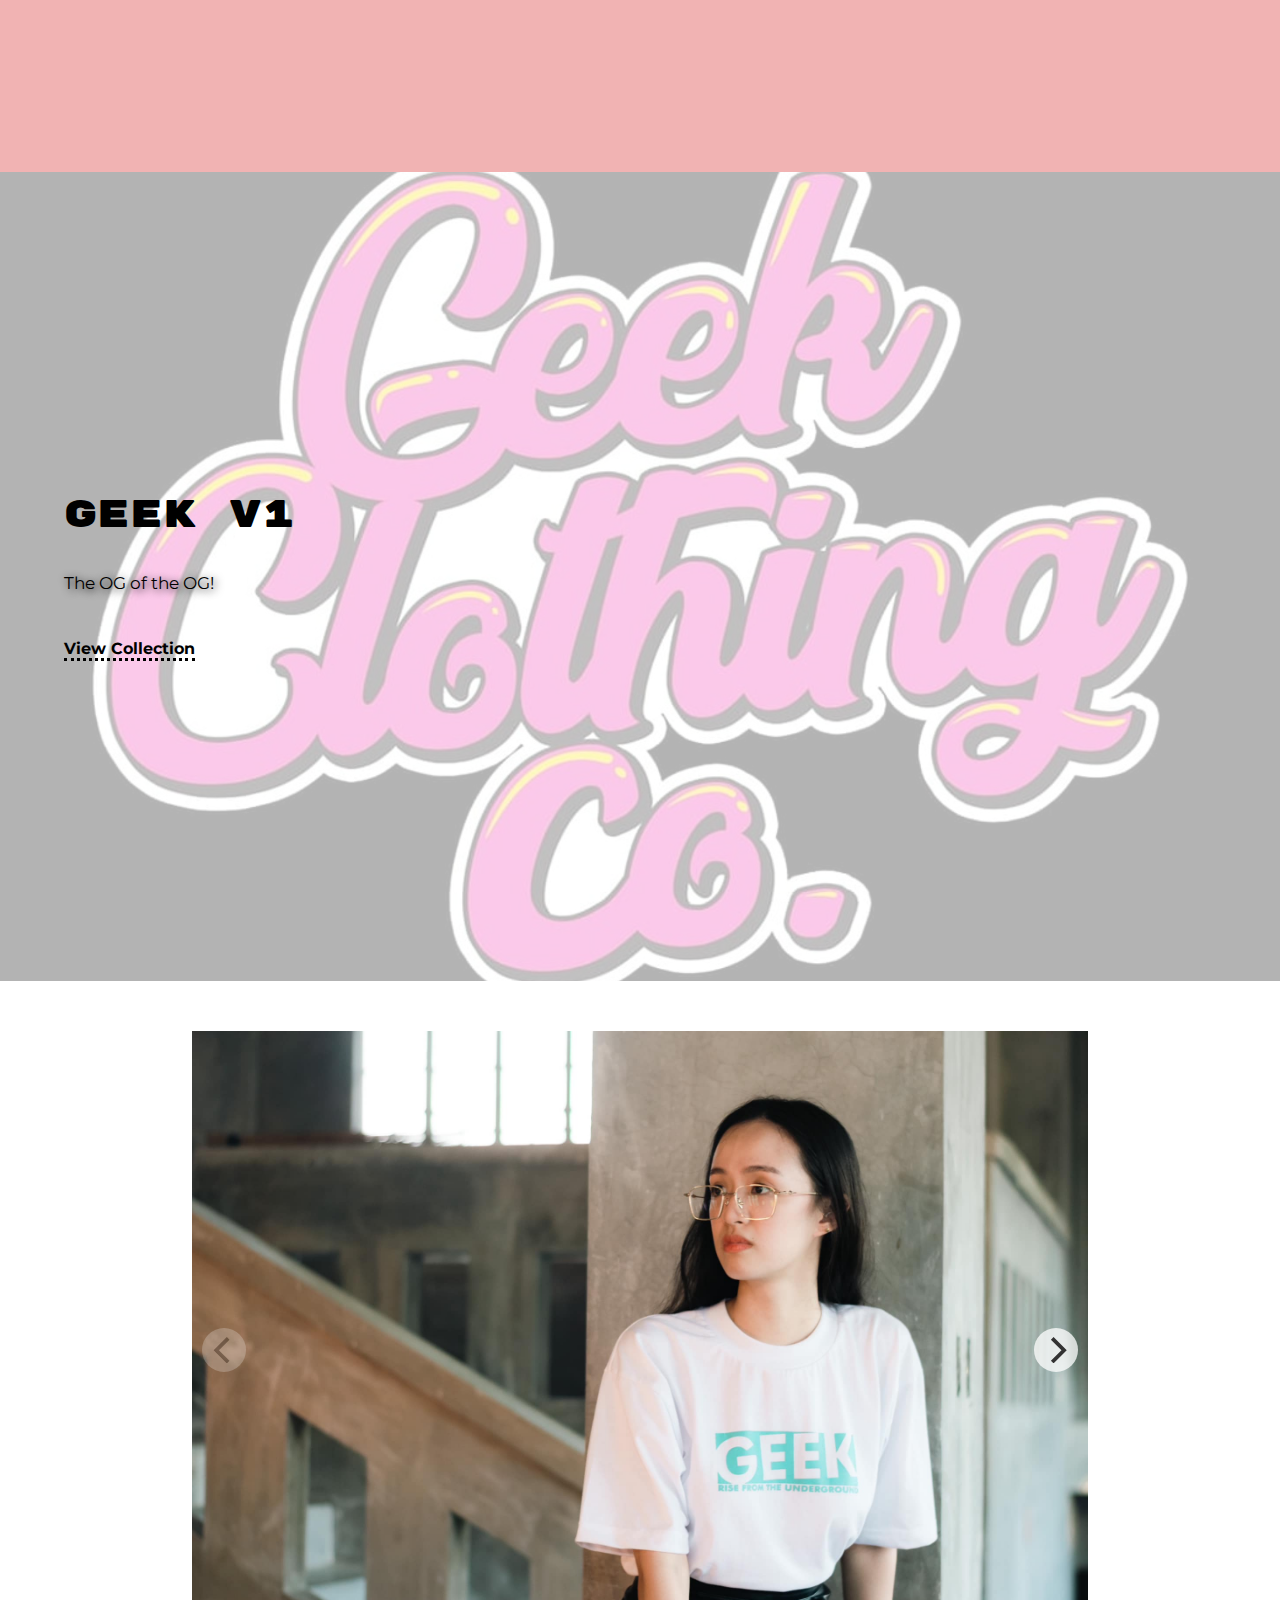
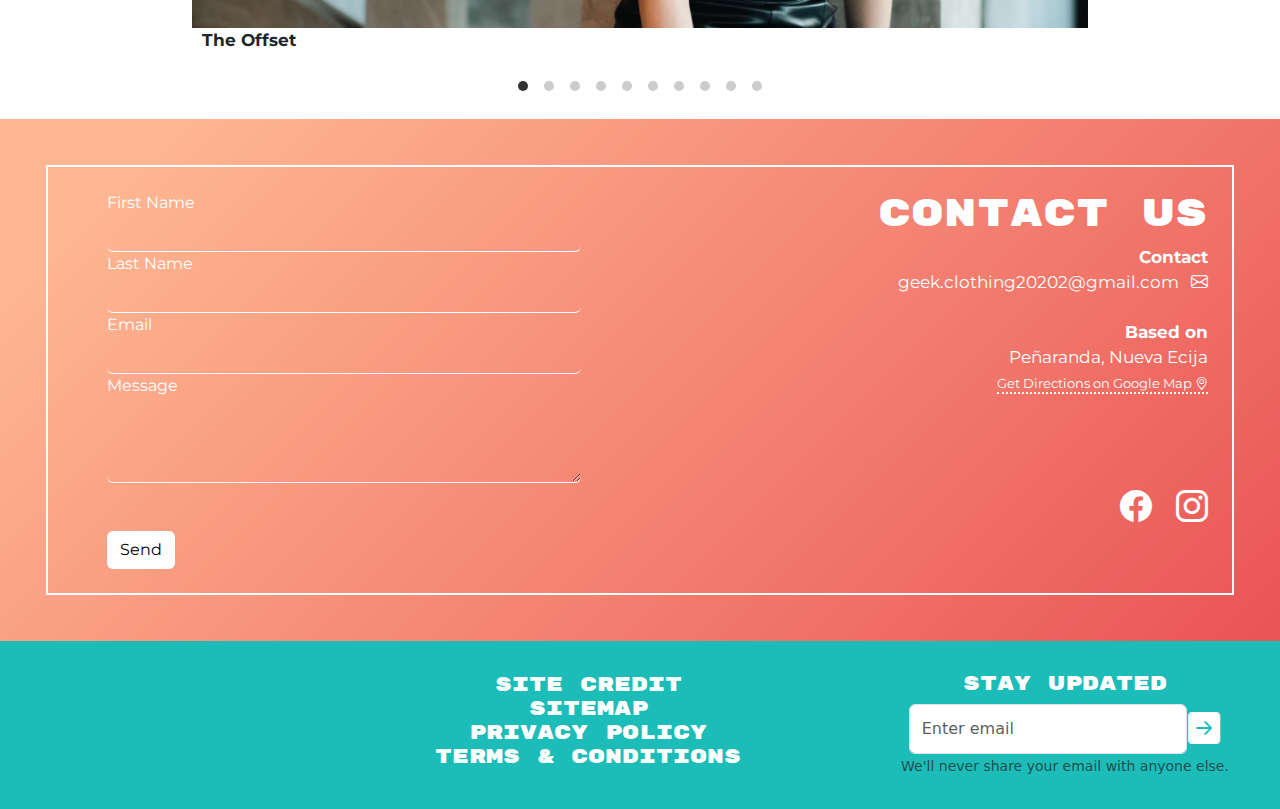
==== commit ba72cf53: "footer linked" ====
--- a/index.html
+++ b/index.html
@@ -17,7 +17,7 @@
 <body oncontextmenu="return false" style="scroll-snap-type: y mandatory; scroll-behavior: smooth;">
     <div id="preloader"></div>
     <!-- navbar bs -->
-    <nav class="navbar navbar-expand-lg fixed-top kit-default-font kit-nav-shadow" style="background-color: #1cbdb8;" data-bs-theme="dark">
+    <nav class="navbar navbar-expand-lg fixed-top kit-default-font kit-nav-shadow" style="background-color: var(--main-color);" data-bs-theme="dark">
         <div class="container-fluid">
             <a class="navbar-brand" href="#">
                 <img src="assets/icons/logo-512.png" alt="Logo" width="50" height="50" class="d-inline-block align-text-top kit-fix-logo" id="logo_navbar">
@@ -64,7 +64,7 @@
                     <p class="kit-banner-desc kit-default-fsize">
                         Our laid back streetwear is here! Available in both classic black and white, set against a cool, minimalist aquamarine. 
                     </p>
-                    <a href="#">
+                    <a href="./html/collections/offset.html">
                         <button class="kit-banner-button">
                             See More
                         </button>
@@ -75,8 +75,8 @@
         <section id="introduction">
             <div class="kit-intro">
                 <p style="width: 30em;">
-                    <strong class="kit-header-font" style="font-size: clamp(2rem, 3vw, 3rem)">Geek Clothing Co.</strong> <br><br><span class="kit-default-fsize">Geek Clothing is an established brand from Peñaranda, Nueva Ecija. We empower the unique creations of indie and underground artists, providing them with a platform to share their talents.</span>
-                    <a href="#">
+                    <b class="kit-header-font" style="font-size: clamp(2rem, 3vw, 3rem)">Geek Clothing Co.</b> <br><br><span class="kit-default-fsize">Geek Clothing is an established brand from Peñaranda, Nueva Ecija. We empower the unique creations of indie and underground artists, providing them with a platform to share their talents.</span>
+                    <a href="./html/about.html">
                         <button class="kit-intro-button">
                             Read More
                         </button>
@@ -156,7 +156,7 @@
                             I say Geek in Japanese.
                             <br><br>
                             </p>
-                            <a href="/html/collections/otaku.html" style="color: black; border-bottom: dotted;"><b>View Collection</b></a>
+                            <a href="./html/collections/otaku.html" style="color: black; border-bottom: dotted;"><b>View Collection</b></a>
                         </div>
                     </div>
                 </div>
@@ -180,43 +180,43 @@
         <section id="geek-gallery">
             <div class="carousel" data-flickity='{ "cellAlign": "left", "contain": true, "pageDots": true, "lazyLoad": true, "autoPlay": 1500 } '>
                 <div class="carousel-cell">
-                    <a href="#"><img class="carousel-cell-image" data-flickity-lazyload="assets/swiper-images/1.jpg" width="100%"></a>
+                    <a href="./html/collections/offset.html"><img class="carousel-cell-image" data-flickity-lazyload="assets/swiper-images/1.jpg" width="100%"></a>
                     <p class="kit-default-fsize" style="margin-left: 10px;"><b>The Offset</b></p>
                 </div>
                 <div class="carousel-cell">
-                    <a href="#"><img class="carousel-cell-image" data-flickity-lazyload="assets/swiper-images/2.jpg" width="100%"></a>
+                    <a href="./html/collections/geekv1.html"><img class="carousel-cell-image" data-flickity-lazyload="assets/swiper-images/2.jpg" width="100%"></a>
                     <p class="kit-default-fsize" style="margin-left: 10px;"><b>Geek V1</b></p>
                 </div>
                 <div class="carousel-cell">
-                    <a href="#"><img class="carousel-cell-image" data-flickity-lazyload="assets/swiper-images/3.jpg" width="100%"></a>
+                    <a href="./html/collections/begood.html"><img class="carousel-cell-image" data-flickity-lazyload="assets/swiper-images/3.jpg" width="100%"></a>
                     <p class="kit-default-fsize" style="margin-left: 10px;"><b>The Good Tee</b></p>
                 </div>
                 <div class="carousel-cell">
-                    <a href="#"><img class="carousel-cell-image" data-flickity-lazyload="assets/swiper-images/4.jpg" width="100%"></a>
+                    <a href="./html/collections/offset.html"><img class="carousel-cell-image" data-flickity-lazyload="assets/swiper-images/4.jpg" width="100%"></a>
                     <p class="kit-default-fsize" style="margin-left: 10px;"><b>The Offset</b></p>
                 </div>
                 <div class="carousel-cell">
-                    <a href="#"><img class="carousel-cell-image" data-flickity-lazyload="assets/swiper-images/5.jpg" width="100%"></a>
+                    <a href="./html/collections/overdose.html"><img class="carousel-cell-image" data-flickity-lazyload="assets/swiper-images/5.jpg" width="100%"></a>
                     <p class="kit-default-fsize" style="margin-left: 10px;"><b>Overdose</b></p>
                 </div>
                 <div class="carousel-cell">
-                    <a href="#"><img class="carousel-cell-image" data-flickity-lazyload="assets/swiper-images/6.jpg" width="100%"></a>
+                    <a href="./html/collections/otaku.html"><img class="carousel-cell-image" data-flickity-lazyload="assets/swiper-images/6.jpg" width="100%"></a>
                     <p class="kit-default-fsize" style="margin-left: 10px;"><b>Otaku Collections</b></p>
                 </div>
                 <div class="carousel-cell">
-                    <a href="#"><img class="carousel-cell-image" data-flickity-lazyload="assets/swiper-images/7.jpg" width="100%"></a>
+                    <a href="./html/collections/otaku.html"><img class="carousel-cell-image" data-flickity-lazyload="assets/swiper-images/7.jpg" width="100%"></a>
                     <p class="kit-default-fsize" style="margin-left: 10px;"><b>Otaku Collections</b></p>
                 </div>
                 <div class="carousel-cell">
-                    <a href="#"><img class="carousel-cell-image" data-flickity-lazyload="assets/swiper-images/8.jpg" width="100%"></a>
+                    <a href="./html/collections/begood.html"><img class="carousel-cell-image" data-flickity-lazyload="assets/swiper-images/8.jpg" width="100%"></a>
                     <p class="kit-default-fsize" style="margin-left: 10px;"><b>The Good Tee</b></p>
                 </div>
                 <div class="carousel-cell">
-                    <a href="#"><img class="carousel-cell-image" data-flickity-lazyload="assets/swiper-images/9.jpg" width="100%"></a>
+                    <a href="./html/collections/overdose.html"><img class="carousel-cell-image" data-flickity-lazyload="assets/swiper-images/9.jpg" width="100%"></a>
                     <p class="kit-default-fsize" style="margin-left: 10px;"><b>Overdose</b></p>
                 </div>
                 <div class="carousel-cell">
-                    <a href="#"><img class="carousel-cell-image" data-flickity-lazyload="assets/swiper-images/10.jpg" width="100%"></a>
+                    <a href="./html/collections/arcade.html"><img class="carousel-cell-image" data-flickity-lazyload="assets/swiper-images/10.jpg" width="100%"></a>
                     <p class="kit-default-fsize" style="margin-left: 10px;"><b>PACMAN</b></p>
                 </div>
             </div>
@@ -262,12 +262,12 @@
     </main>
     <footer id="footer" style="background-color: var(--main-color);">
         <div class="kit-card-flex" style="gap: 10%;">
-            <img src="assets/icons/logo.png" loading="lazy" style="width: 14rem;">
+            <img src="/assets/icons/logo.png" loading="lazy" style="width: 14rem;">
             <h5 class="kit-header-font" style="text-align: center; display: block; padding: 2rem;">
-                <a href="#">SITE CREDIT</a><br>
-                <a href="#">SITEMAP</a><br>
-                <a href="#">PRIVACY POLICY</a><br>
-                <a href="#">TERMS & CONDITIONS</a>
+                <a href="/html/site-credit.html">SITE CREDIT</a><br>
+                <a href="/html/sitemap.html">SITEMAP</a><br>
+                <a href="/html/privacy.html">PRIVACY POLICY</a><br>
+                <a href="/html/tandc.html">TERMS & CONDITIONS</a>
             </h5>
             <div>
                 <h5 class="kit-header-font" style="text-align: center; color: white;">
--- a/css/style.css
+++ b/css/style.css
@@ -6,23 +6,45 @@
     #logo_navbar {
         display: none !important;
     }
+    .kit-card-grid {
+        grid-template-columns: 1fr !important;
+    }
 }
 @media screen and (width < 992px) {
-    .kit-form {
-        width: 100% !important;
-        order: 1 !important;
-    }
     #contact {
         padding: 3vw !important;
     }
     #contact > div {
         order: 0 !important;
     }
+    #item-desc {
+        width: 100% !important;
+        order: 3 !important; 
+        margin-top: 0 !important;
+    }
+    .kit-form {
+        width: 100% !important;
+        order: 1 !important;
+    }
     .kit-contact {
         width: 100% !important;
     }
+    .kit-card-grid {
+        grid-template-columns: 1fr 1fr !important;
+    }
     .carousel {
         width: 100% !important;
+    }
+    .carousel-shopping {
+        width: 100% !important;
+    }
+    .carousel-nav {
+        width: 100% !important;
+        height: 50% !important;
+        margin-bottom: 10px !important;
+    }
+    .carousel-cell-2 {
+        width: 50% !important;
     }
 }
 
@@ -33,46 +55,41 @@
     --c-color: #EE9322;
 }
 
-* {
-    outline: solid2px lime;
-}
+* { outline: solid2px lime; }
 /* for animation frameworks */
 
 /* flickity customization*/
+#geek-gallery {
+    display: flex;
+    justify-content: center;
+    align-items: center;
+}
 .carousel {
     width: 70%;
     height: 100%;
     margin-bottom: 50px;
     margin-top: 50px;
 }
-.flickity-viewport {
-    transition: height 0.2s;
-  }
-.carousel-cell {
-    width: 100%;
-}
-#geek-gallery {
-    display: flex;
-    justify-content: center;
-    align-items: center;
-}
+.carousel-shopping {
+    width: 50%;
+    height: 100%;
+    margin-bottom: 30px;
+    margin-top: 25px;
+    border: solid 4px #000;
+}
+.carousel-nav {
+    width: 50%;
+    height: 10%;
+    margin-bottom: 50px;
+}
+.carousel-cell-2 {
+    width: 16.66%;
+    outline: solid 3px white;
+}
+.flickity-viewport { transition: height 0.2s; }
+.carousel-cell { width: 100%; }
 
 /* custom style */
-html {
-    scroll-snap-type: y mandatory;
-    scroll-behavior: smooth;
-}
-body {
-    scroll-snap-type: y mandatory;
-    scroll-behavior: smooth;
-}
-footer {
-    scroll-snap-align: start;
-}
-section, article {
-    scroll-margin: 4.3em;
-    scroll-snap-align: start;
-}
 #preloader {
     z-index: 100;
     background-image: url(../assets/icons/loading.gif);
@@ -82,7 +99,24 @@
     height: 100vh;
     width: 100%;
     position: fixed;
-
+}
+#contact {
+    background-image: linear-gradient( 135deg, #FEB692 10%, #EA5455 100%);
+    padding: 3rem;
+}
+#contact-other {
+    background:#333;
+    padding: 1rem;
+}
+#checkout {
+    display: flex;
+    justify-content: right;
+    padding-right: 15px;
+}
+footer { scroll-snap-align: start; }
+section, article {
+    scroll-margin: 4.3em;
+    scroll-snap-align: start;
 }
 .kit-default-font {
     font-family: "Montserrat", sans-serif;
@@ -90,9 +124,7 @@
     font-weight: 400;
     font-style: normal;
 }
-.kit-default-fsize {
-    font-size: clamp(1rem, 1.3vw, 1.3rem);
-}
+.kit-default-fsize { font-size: clamp(1rem, 1.3vw, 1.3rem); }
 .kit-header-font {
     font-family: "Rubik Mono One", monospace;
     font-weight: 400;
@@ -102,12 +134,8 @@
     max-height: 50px; 
     margin-top: -10px;
 }
-.kit-nav-shadow {
-    box-shadow: 0px 15px 15px -3px rgba(0,0,0,0.1);
-}
-.kit-main-spacing {
-    margin-top: 1rem;
-}
+.kit-nav-shadow { box-shadow: 0px 15px 15px -3px rgba(0,0,0,0.1); }
+.kit-main-spacing { margin-top: 1rem; }
 .kit-banner {
     background-image: url(../assets/images/site-banner.jpg);
     background-repeat: no-repeat;
@@ -115,10 +143,8 @@
     background-position: center;
     padding: 2rem;
 }
-.kit-banner-overlay {
-    background-color: rgba(0, 0, 0, 0.5);
-}
-.kit-banner-desc{
+.kit-banner-overlay { background-color: rgba(0, 0, 0, 0.5); }
+.kit-banner-desc {
     color: white;
     text-align: center;
 }
@@ -167,12 +193,8 @@
     background-repeat:no-repeat;
     background-size: cover;
 }
-.kit-intro > p {
-    color: black;
-}
-.kit-card-size {
-    width: 100%;
-}
+.kit-intro > p { color: black; }
+.kit-card-size { width: 100%; }
 .kit-card-flex {
     display: flex;
     flex-wrap: wrap;
@@ -209,7 +231,7 @@
     background-position: center;
 }
 .otaku-background {
-    background-image: url(../assets/category-otaku/front.png);
+    background-image: url(../assets/category-otaku/front.jpg);
     background-repeat: no-repeat;
     background-size: cover;
     background-position: center;
@@ -220,13 +242,10 @@
     background-size: cover;
     background-position: center;
 }
-#contact {
-    background-image: linear-gradient( 135deg, #FEB692 10%, #EA5455 100%);
-    padding: 3rem;
-}
 .kit-form-outline {
     display: flex;
     flex-wrap: wrap;
+    justify-content: flex-end;
     outline: solid 2px #fff;
 }
 .kit-form {
@@ -251,4 +270,29 @@
     box-shadow: none;
     color: white;
     cursor:default;
-}+}
+.kit-card-shadow {
+    box-shadow: 3px 47px 50px -24px rgba(0,0,0,0.75);
+    -webkit-box-shadow: 3px 47px 50px -24px rgba(0,0,0,0.75);
+    -moz-box-shadow: 3px 47px 50px -24px rgba(0,0,0,0.75);
+}
+.kit-card-grid {
+    display: grid;
+    grid-template-columns: repeat(4, 1fr);
+    grid-column-gap: 10px;
+}
+.kit-recom-card { 
+    width: 100%; 
+    padding-bottom: 20px;
+    margin-bottom: 30px;
+}
+.kit-recom-card > img {
+    width: 100%;
+    display: block;
+    margin: auto;
+}
+.kit-recom-card > div > a {
+    color: #fff;
+    background: var(--main-color);
+    padding: 8px;
+}
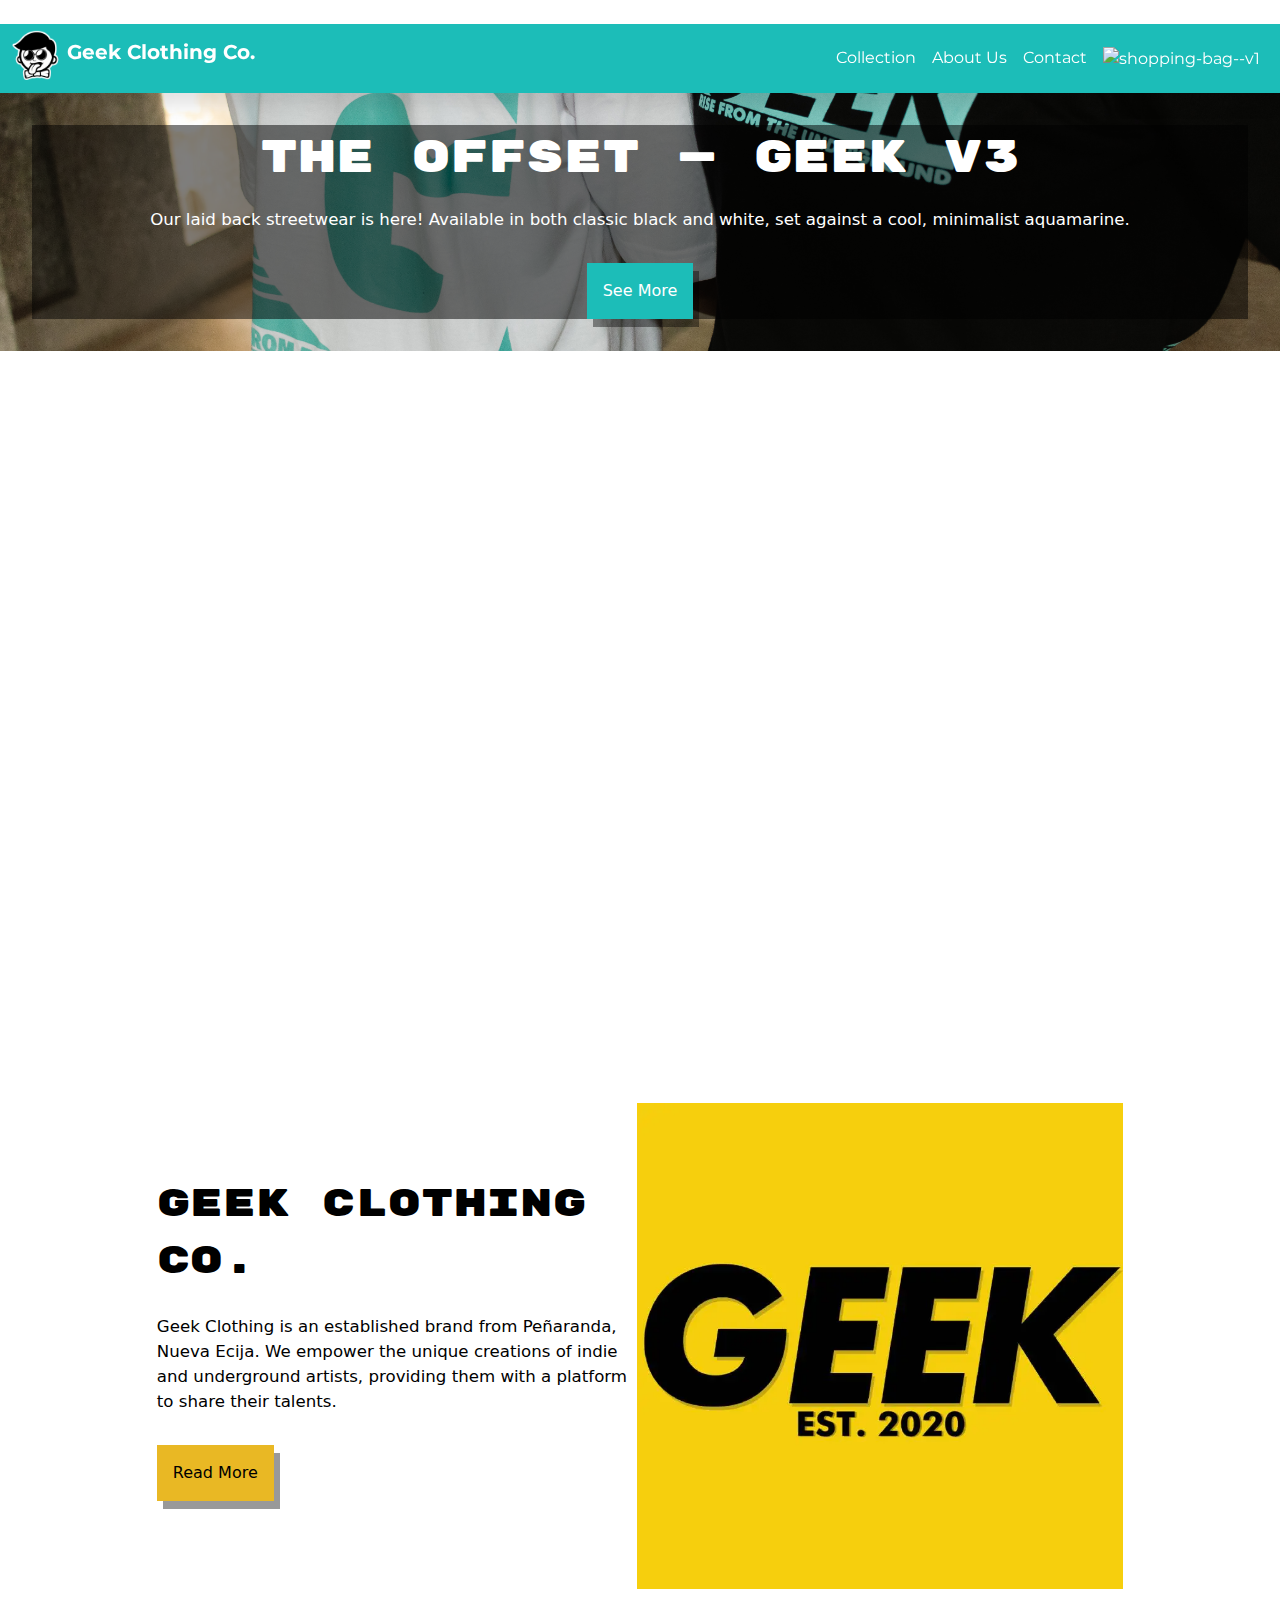
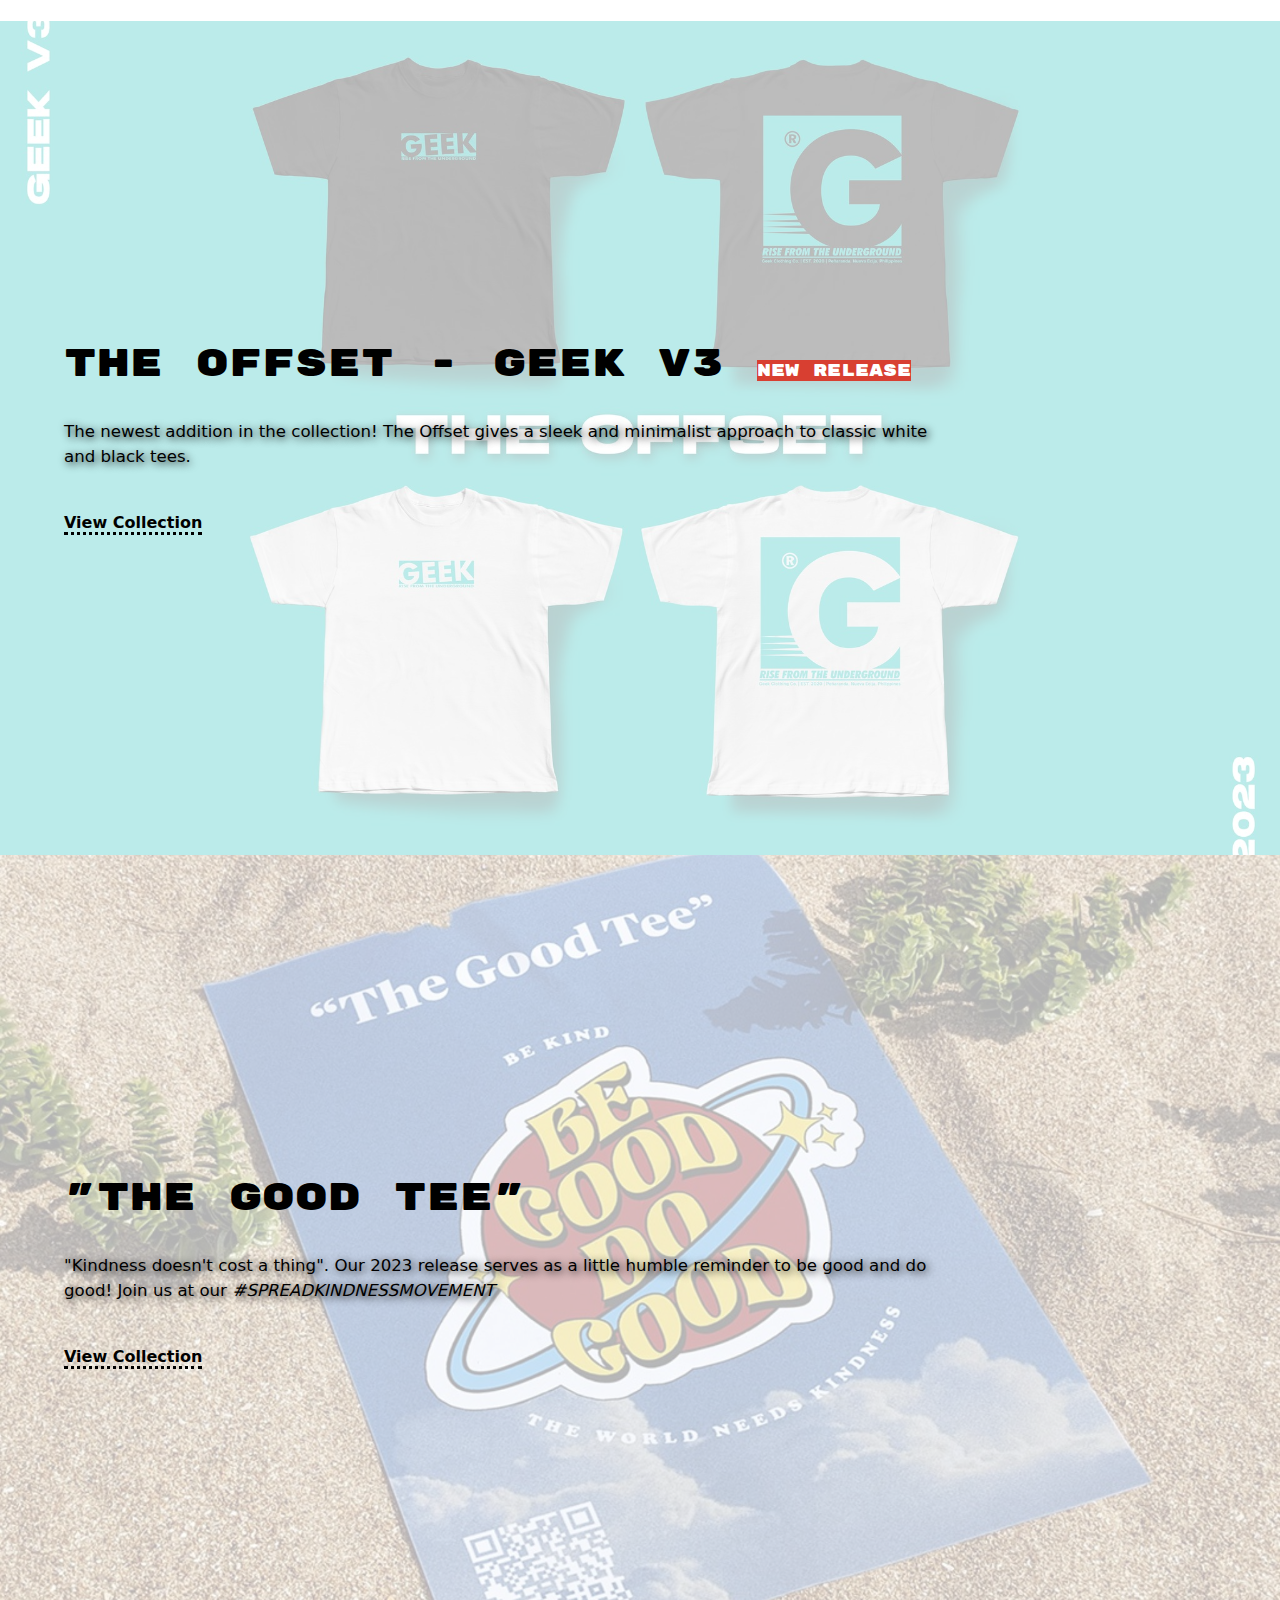
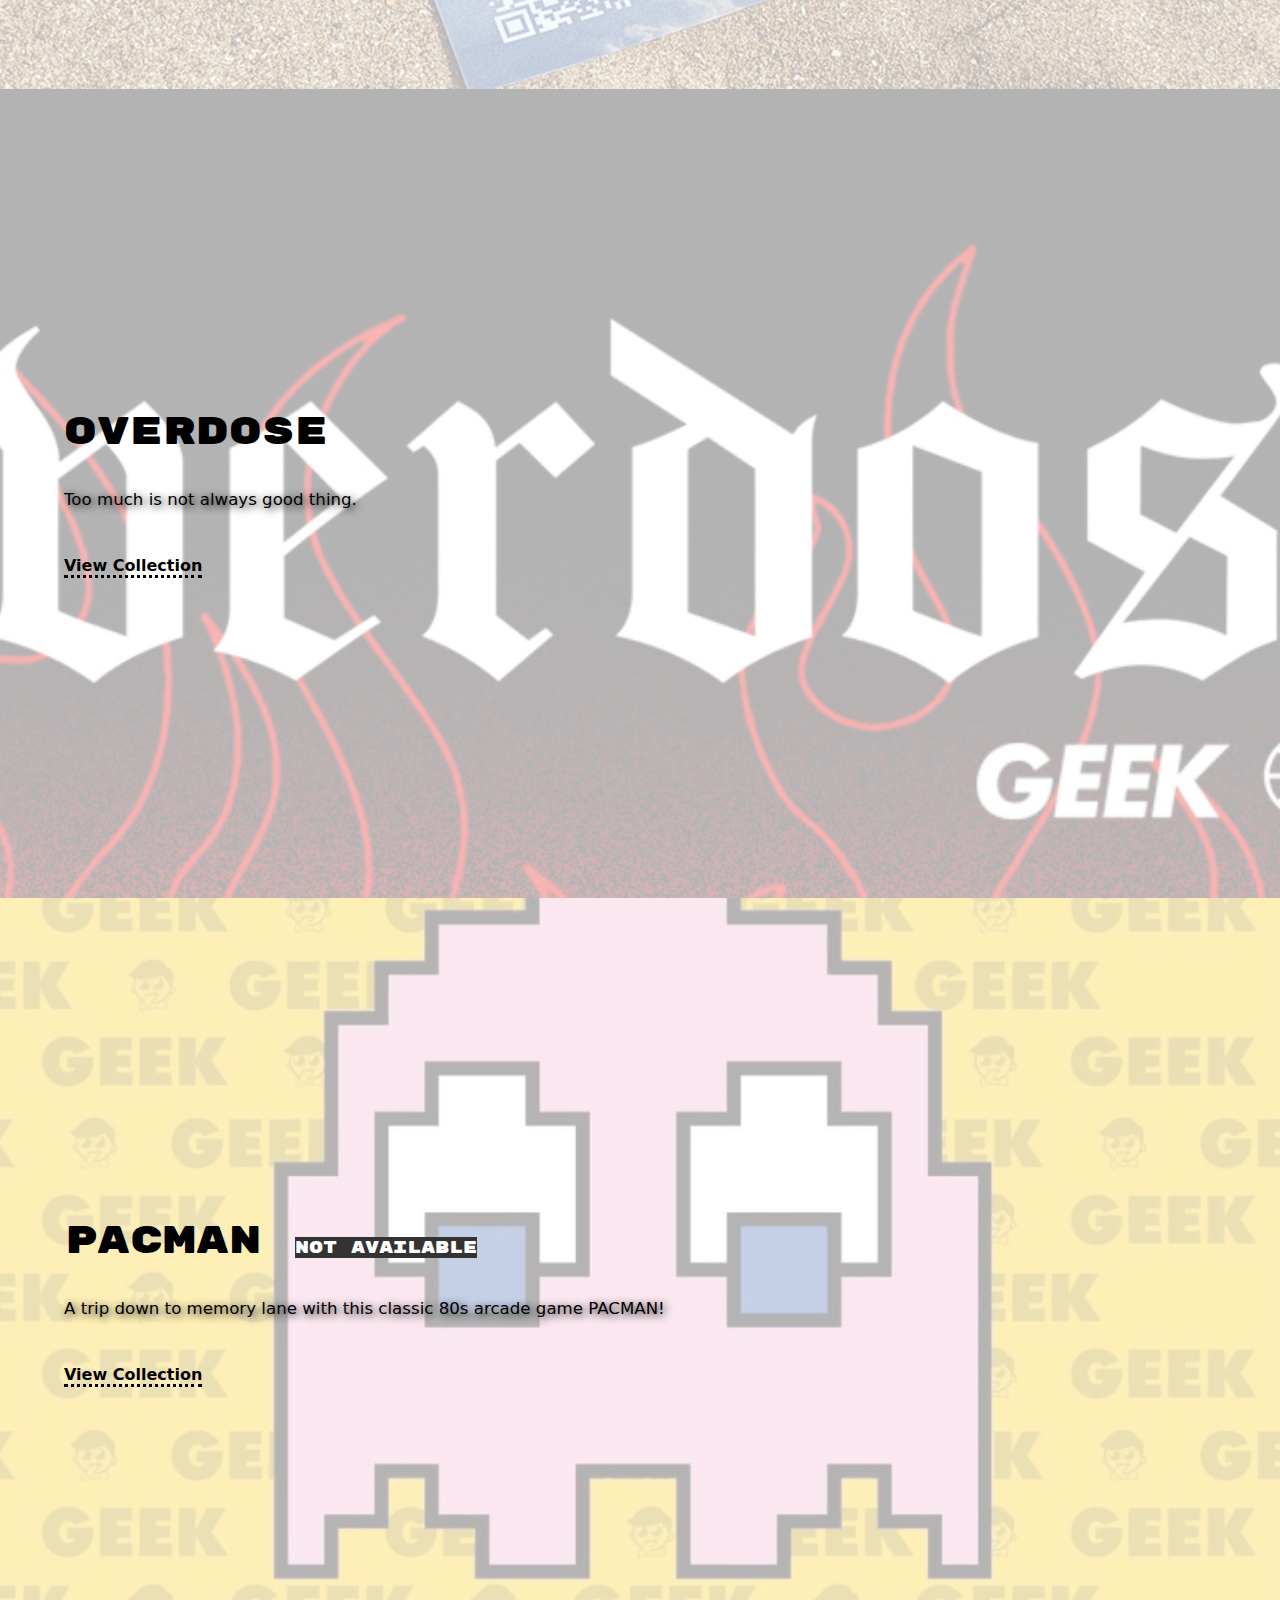
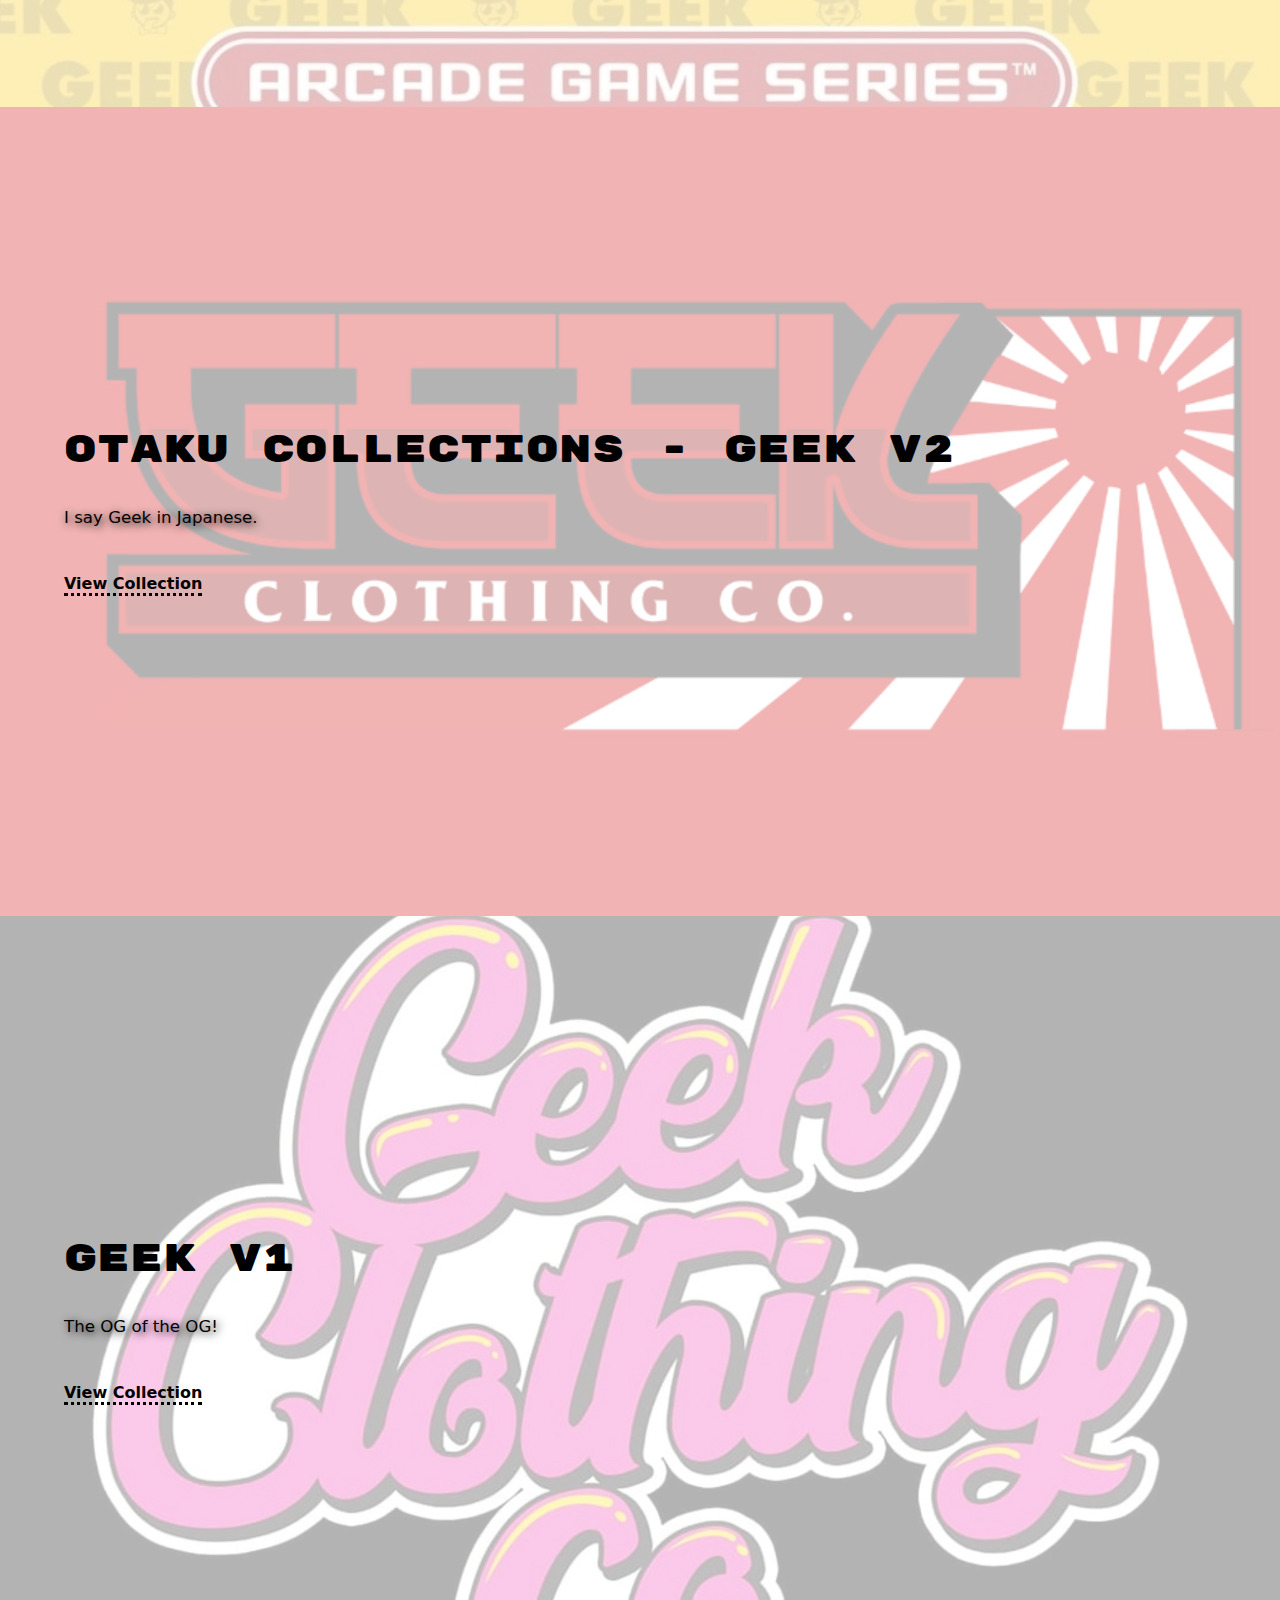
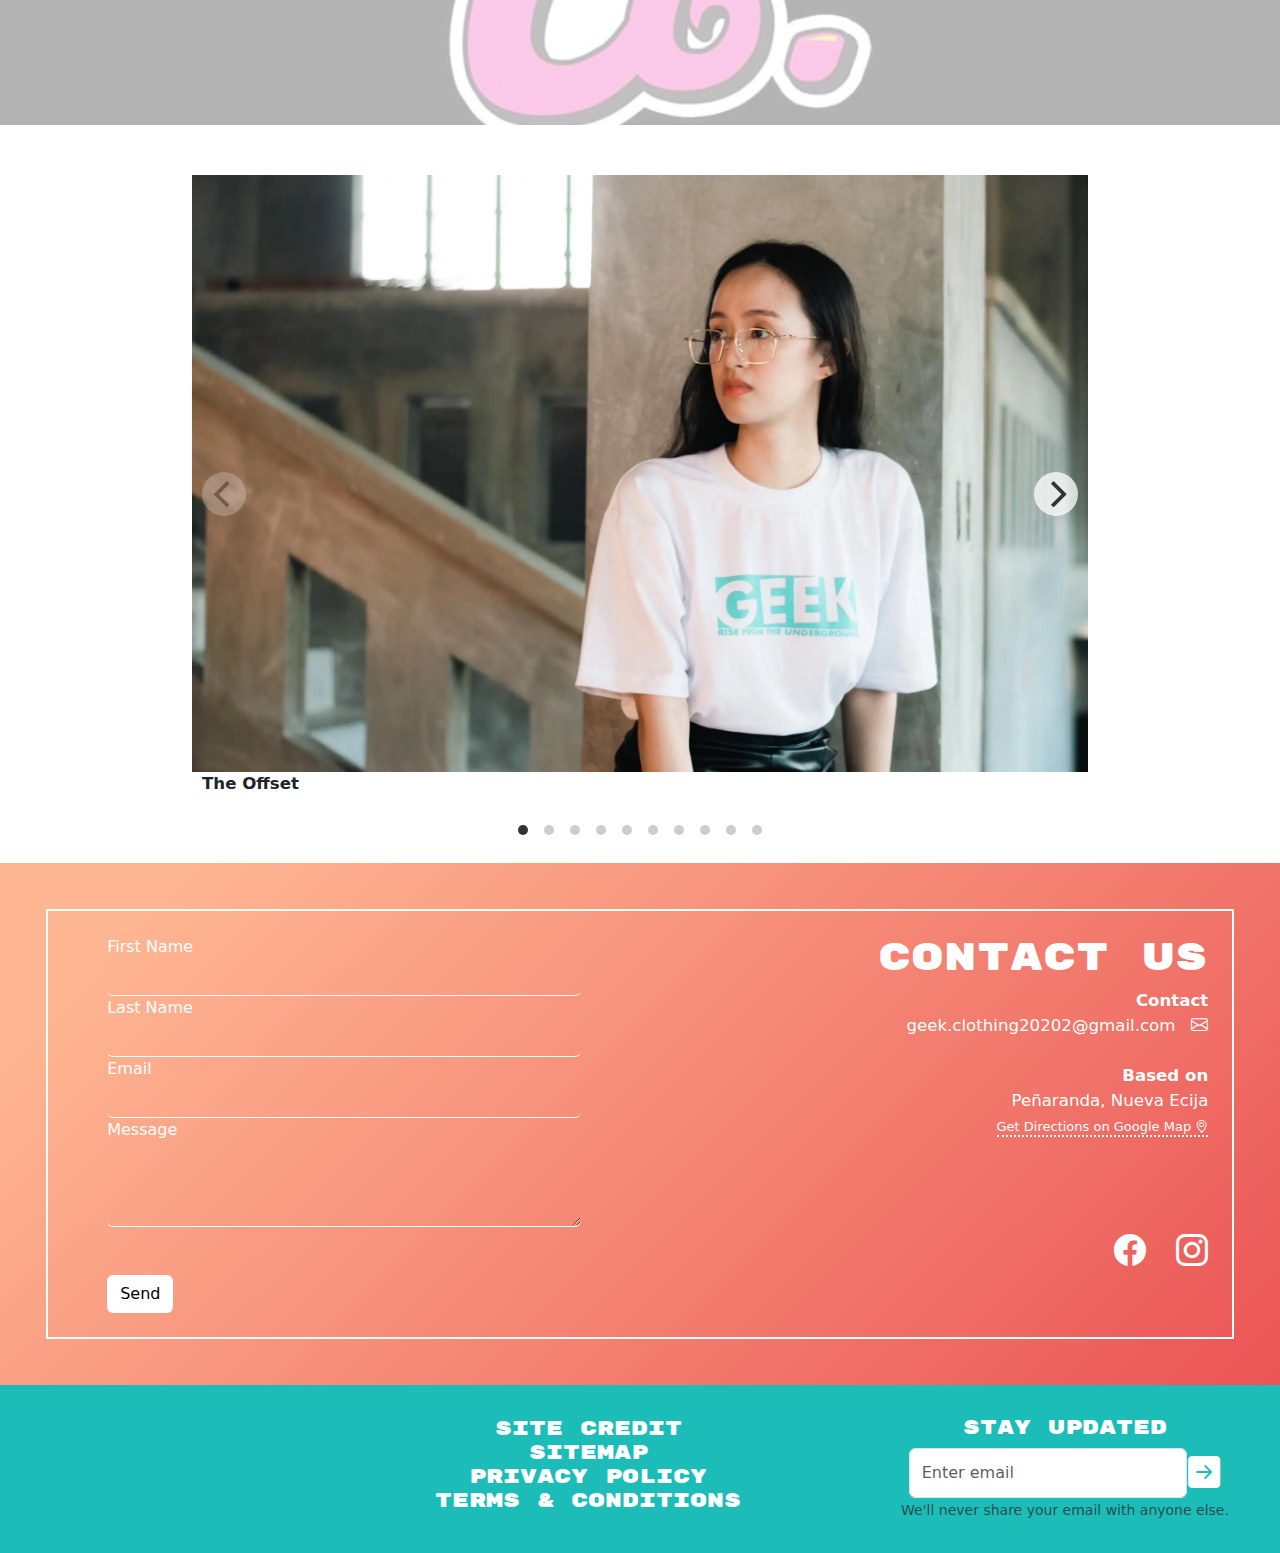
==== commit 1f7c6891: "Add files via upload" ====
--- a/index.html
+++ b/index.html
@@ -54,7 +54,7 @@
     </nav>
     <div style="margin-top: 4.3em;"></div>
 <!-- main content -->
-    <main class="kit-default-font">
+    < class="kit-default-font">
         <section id="banner">
             <div class="kit-banner">
                 <div class="kit-banner-overlay">
@@ -72,6 +72,9 @@
                 </div>
             </div>
         </section>
+        <section>
+            <div style="position:relative; width:100%; height:0px; padding-bottom:56.250%"><iframe allow="fullscreen;autoplay" allowfullscreen height="100%" src="https://streamable.com/e/prqz6k?autoplay=1" width="100%" style="border:none; width:100%; height:100%; position:absolute; left:0px; top:0px; overflow:hidden;"></iframe></div>
+        </section>
         <section id="introduction">
             <div class="kit-intro">
                 <p style="width: 30em;">
@@ -82,7 +85,7 @@
                         </button>
                     </a>
                 </p>
-                <img src="assets/images/introduction.jpg" style="width: clamp(192px, 40%, 900px);" class="ani_pulse aniUtil_active aniUtil_onMouse">
+                <img src="assets/images/introduction.webp" style="width: clamp(192px, 40%, 900px);" class="ani_pulse aniUtil_active aniUtil_onMouse">
             </div>
         </section>
         <section id="collections">
@@ -180,43 +183,43 @@
         <section id="geek-gallery">
             <div class="carousel" data-flickity='{ "cellAlign": "left", "contain": true, "pageDots": true, "lazyLoad": true, "autoPlay": 1500 } '>
                 <div class="carousel-cell">
-                    <a href="./html/collections/offset.html"><img class="carousel-cell-image" data-flickity-lazyload="assets/swiper-images/1.jpg" width="100%"></a>
+                    <a href="./html/collections/offset.html"><img class="carousel-cell-image" data-flickity-lazyload="assets/swiper-images/1.webp" width="100%"></a>
                     <p class="kit-default-fsize" style="margin-left: 10px;"><b>The Offset</b></p>
                 </div>
                 <div class="carousel-cell">
-                    <a href="./html/collections/geekv1.html"><img class="carousel-cell-image" data-flickity-lazyload="assets/swiper-images/2.jpg" width="100%"></a>
+                    <a href="./html/collections/geekv1.html"><img class="carousel-cell-image" data-flickity-lazyload="assets/swiper-images/2.webp" width="100%"></a>
                     <p class="kit-default-fsize" style="margin-left: 10px;"><b>Geek V1</b></p>
                 </div>
                 <div class="carousel-cell">
-                    <a href="./html/collections/begood.html"><img class="carousel-cell-image" data-flickity-lazyload="assets/swiper-images/3.jpg" width="100%"></a>
+                    <a href="./html/collections/begood.html"><img class="carousel-cell-image" data-flickity-lazyload="assets/swiper-images/3.webp" width="100%"></a>
                     <p class="kit-default-fsize" style="margin-left: 10px;"><b>The Good Tee</b></p>
                 </div>
                 <div class="carousel-cell">
-                    <a href="./html/collections/offset.html"><img class="carousel-cell-image" data-flickity-lazyload="assets/swiper-images/4.jpg" width="100%"></a>
+                    <a href="./html/collections/offset.html"><img class="carousel-cell-image" data-flickity-lazyload="assets/swiper-images/4.webp" width="100%"></a>
                     <p class="kit-default-fsize" style="margin-left: 10px;"><b>The Offset</b></p>
                 </div>
                 <div class="carousel-cell">
-                    <a href="./html/collections/overdose.html"><img class="carousel-cell-image" data-flickity-lazyload="assets/swiper-images/5.jpg" width="100%"></a>
+                    <a href="./html/collections/overdose.html"><img class="carousel-cell-image" data-flickity-lazyload="assets/swiper-images/5.webp" width="100%"></a>
                     <p class="kit-default-fsize" style="margin-left: 10px;"><b>Overdose</b></p>
                 </div>
                 <div class="carousel-cell">
-                    <a href="./html/collections/otaku.html"><img class="carousel-cell-image" data-flickity-lazyload="assets/swiper-images/6.jpg" width="100%"></a>
+                    <a href="./html/collections/otaku.html"><img class="carousel-cell-image" data-flickity-lazyload="assets/swiper-images/6.webp" width="100%"></a>
                     <p class="kit-default-fsize" style="margin-left: 10px;"><b>Otaku Collections</b></p>
                 </div>
                 <div class="carousel-cell">
-                    <a href="./html/collections/otaku.html"><img class="carousel-cell-image" data-flickity-lazyload="assets/swiper-images/7.jpg" width="100%"></a>
+                    <a href="./html/collections/otaku.html"><img class="carousel-cell-image" data-flickity-lazyload="assets/swiper-images/7.webp" width="100%"></a>
                     <p class="kit-default-fsize" style="margin-left: 10px;"><b>Otaku Collections</b></p>
                 </div>
                 <div class="carousel-cell">
-                    <a href="./html/collections/begood.html"><img class="carousel-cell-image" data-flickity-lazyload="assets/swiper-images/8.jpg" width="100%"></a>
+                    <a href="./html/collections/begood.html"><img class="carousel-cell-image" data-flickity-lazyload="assets/swiper-images/8.webp" width="100%"></a>
                     <p class="kit-default-fsize" style="margin-left: 10px;"><b>The Good Tee</b></p>
                 </div>
                 <div class="carousel-cell">
-                    <a href="./html/collections/overdose.html"><img class="carousel-cell-image" data-flickity-lazyload="assets/swiper-images/9.jpg" width="100%"></a>
+                    <a href="./html/collections/overdose.html"><img class="carousel-cell-image" data-flickity-lazyload="assets/swiper-images/9.webp" width="100%"></a>
                     <p class="kit-default-fsize" style="margin-left: 10px;"><b>Overdose</b></p>
                 </div>
                 <div class="carousel-cell">
-                    <a href="./html/collections/arcade.html"><img class="carousel-cell-image" data-flickity-lazyload="assets/swiper-images/10.jpg" width="100%"></a>
+                    <a href="./html/collections/arcade.html"><img class="carousel-cell-image" data-flickity-lazyload="assets/swiper-images/10.webp" width="100%"></a>
                     <p class="kit-default-fsize" style="margin-left: 10px;"><b>PACMAN</b></p>
                 </div>
             </div>
--- a/css/style.css
+++ b/css/style.css
@@ -45,6 +45,12 @@
     }
     .carousel-cell-2 {
         width: 50% !important;
+    }
+    .kit-credit-parent {
+        text-align: center !important;
+    }
+    .kit-credit-grid {
+        grid-template-columns: 1fr !important;
     }
 }
 
@@ -117,6 +123,32 @@
 section, article {
     scroll-margin: 4.3em;
     scroll-snap-align: start;
+}
+body {
+    --sb-track-color: #232E33;
+    --sb-thumb-color: #1cbdb8;
+    --sb-size: 12px;
+}
+body::-webkit-scrollbar {
+    width: var(--sb-size)
+}
+  
+body::-webkit-scrollbar-track {
+    background: var(--sb-track-color);
+    border-radius: 1px;
+}
+  
+body::-webkit-scrollbar-thumb {
+    background: var(--sb-thumb-color);
+    border-radius: 1px;
+    border: 3px solid #232E33;
+}
+  
+@supports not selector(::-webkit-scrollbar) {
+    body {
+      scrollbar-color: var(--sb-thumb-color)
+                       var(--sb-track-color);
+    }
 }
 .kit-default-font {
     font-family: "Montserrat", sans-serif;
@@ -296,3 +328,60 @@
     background: var(--main-color);
     padding: 8px;
 }
+.kit-about-bg {
+    background-image: url(../assets/images/introduction.jpg);
+    background-repeat: no-repeat;
+    background-size: cover;
+    background-position: center;
+    width: 100%;
+    height: 100%;
+}
+.kit-about-content {
+    background: rgba(0, 0, 0, 0.25);
+    border-radius: 16px;
+    box-shadow: 0 4px 30px rgba(0, 0, 0, 0.1);
+    backdrop-filter: blur(9.1px);
+    -webkit-backdrop-filter: blur(9.1px);
+    border: 1px solid rgba(0, 0, 0, 0.25);
+    padding: 50px;
+}
+.kit-credit-grid {
+    display: grid;
+    grid-template-columns: repeat(2, 1fr);
+    grid-column-gap: 10px;
+    grid-row-gap: 20px;
+    padding: 10px;
+}
+.kit-credit-bg {
+    background-color: #e5e5f7;
+    background-image: radial-gradient(#1700f8 2px, #e5e5f7 2px);
+    background-size: 40px 40px;
+}
+.kit-credit-parent {
+    width: clamp(300px, 50%, 900px); 
+    text-align: right; 
+    padding: 15px;
+}
+.credit-glass {
+    background: rgba(0, 0, 0, 0.37);
+    border-radius: 16px;
+    box-shadow: 0 4px 30px rgba(0, 0, 0, 0.1);
+    backdrop-filter: blur(4.4px);
+    -webkit-backdrop-filter: blur(4.4px);
+    border: 1px solid rgba(0, 0, 0, 0.13);
+    width: 100%;
+    border-radius: 1rem; 
+    padding: 10px;
+}
+.kit-header-credit-dev {
+    font-size: clamp(2rem, 3vw, 3rem); 
+    display: block; 
+    width: 100%; 
+    margin-top: 20px; 
+    text-align: center; 
+    background: #333; 
+    color: #fff;
+}
+.sitemap-link {
+    color: #000;
+}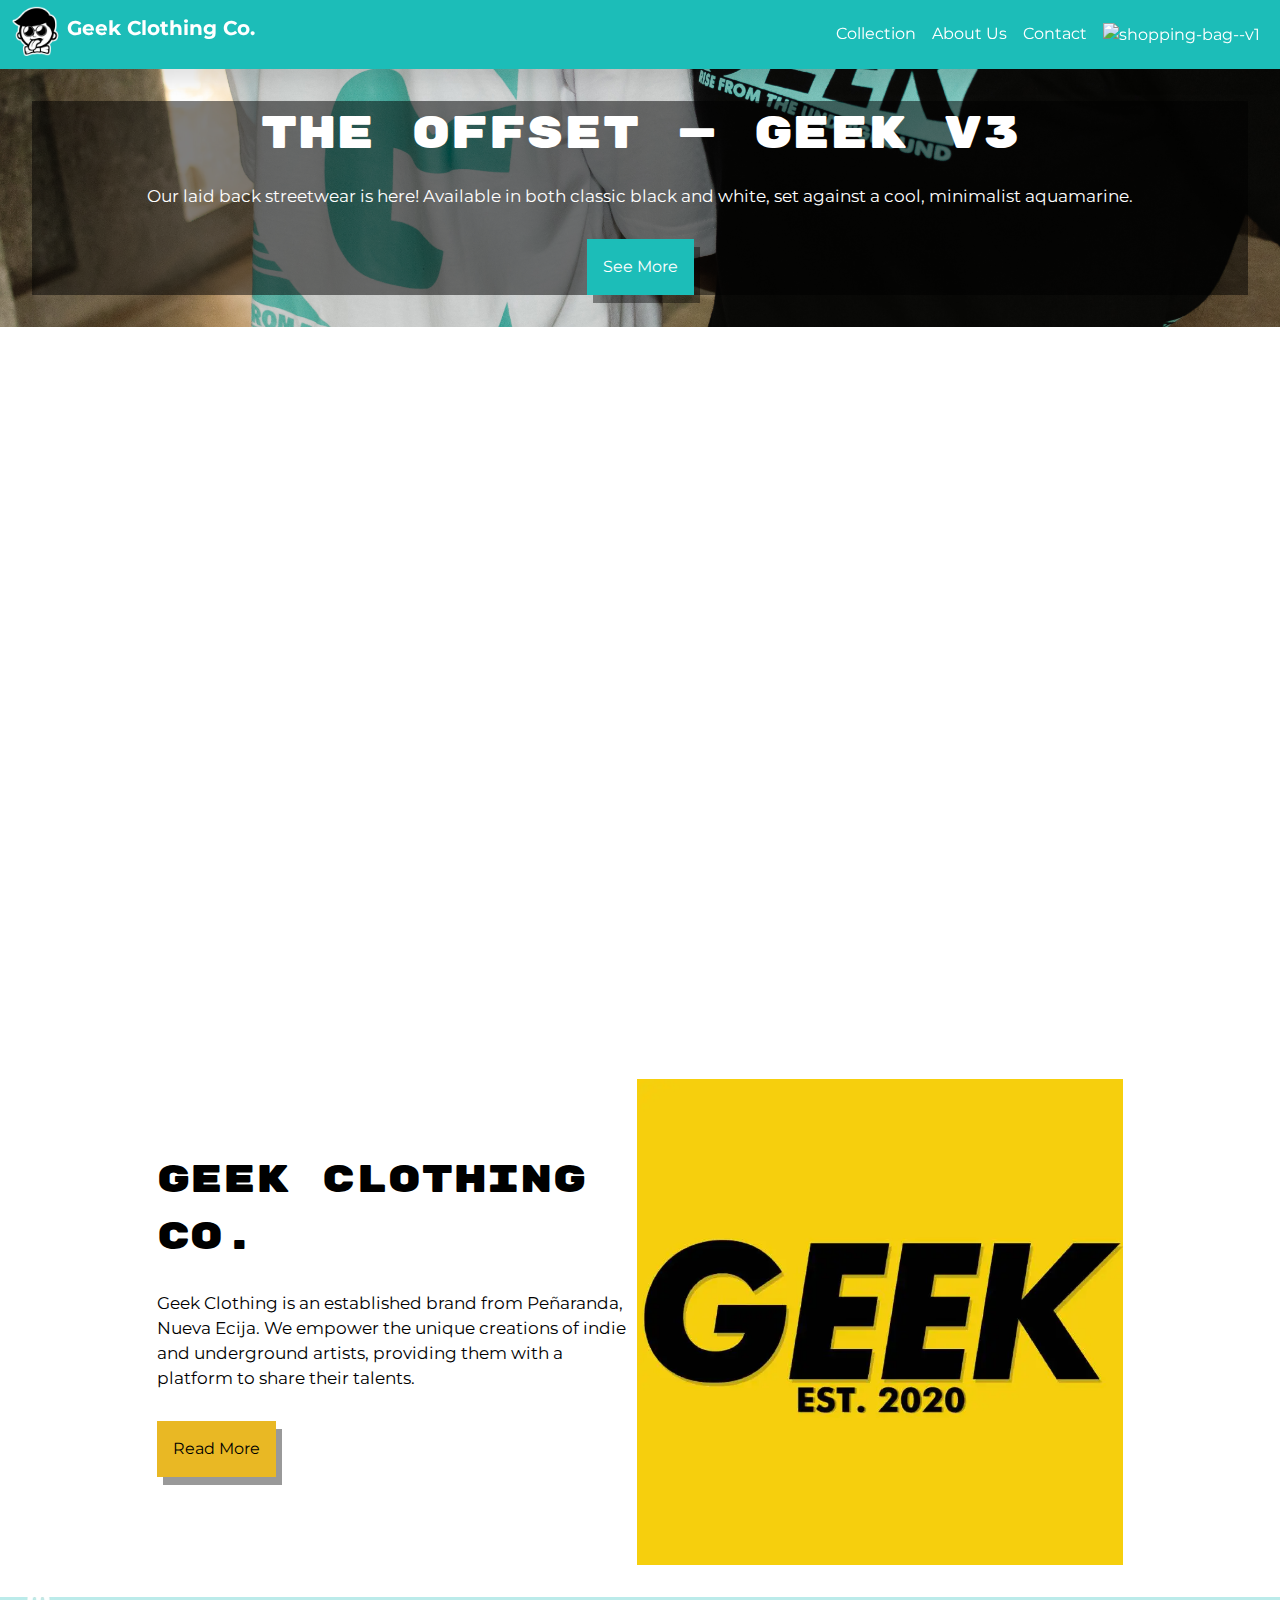
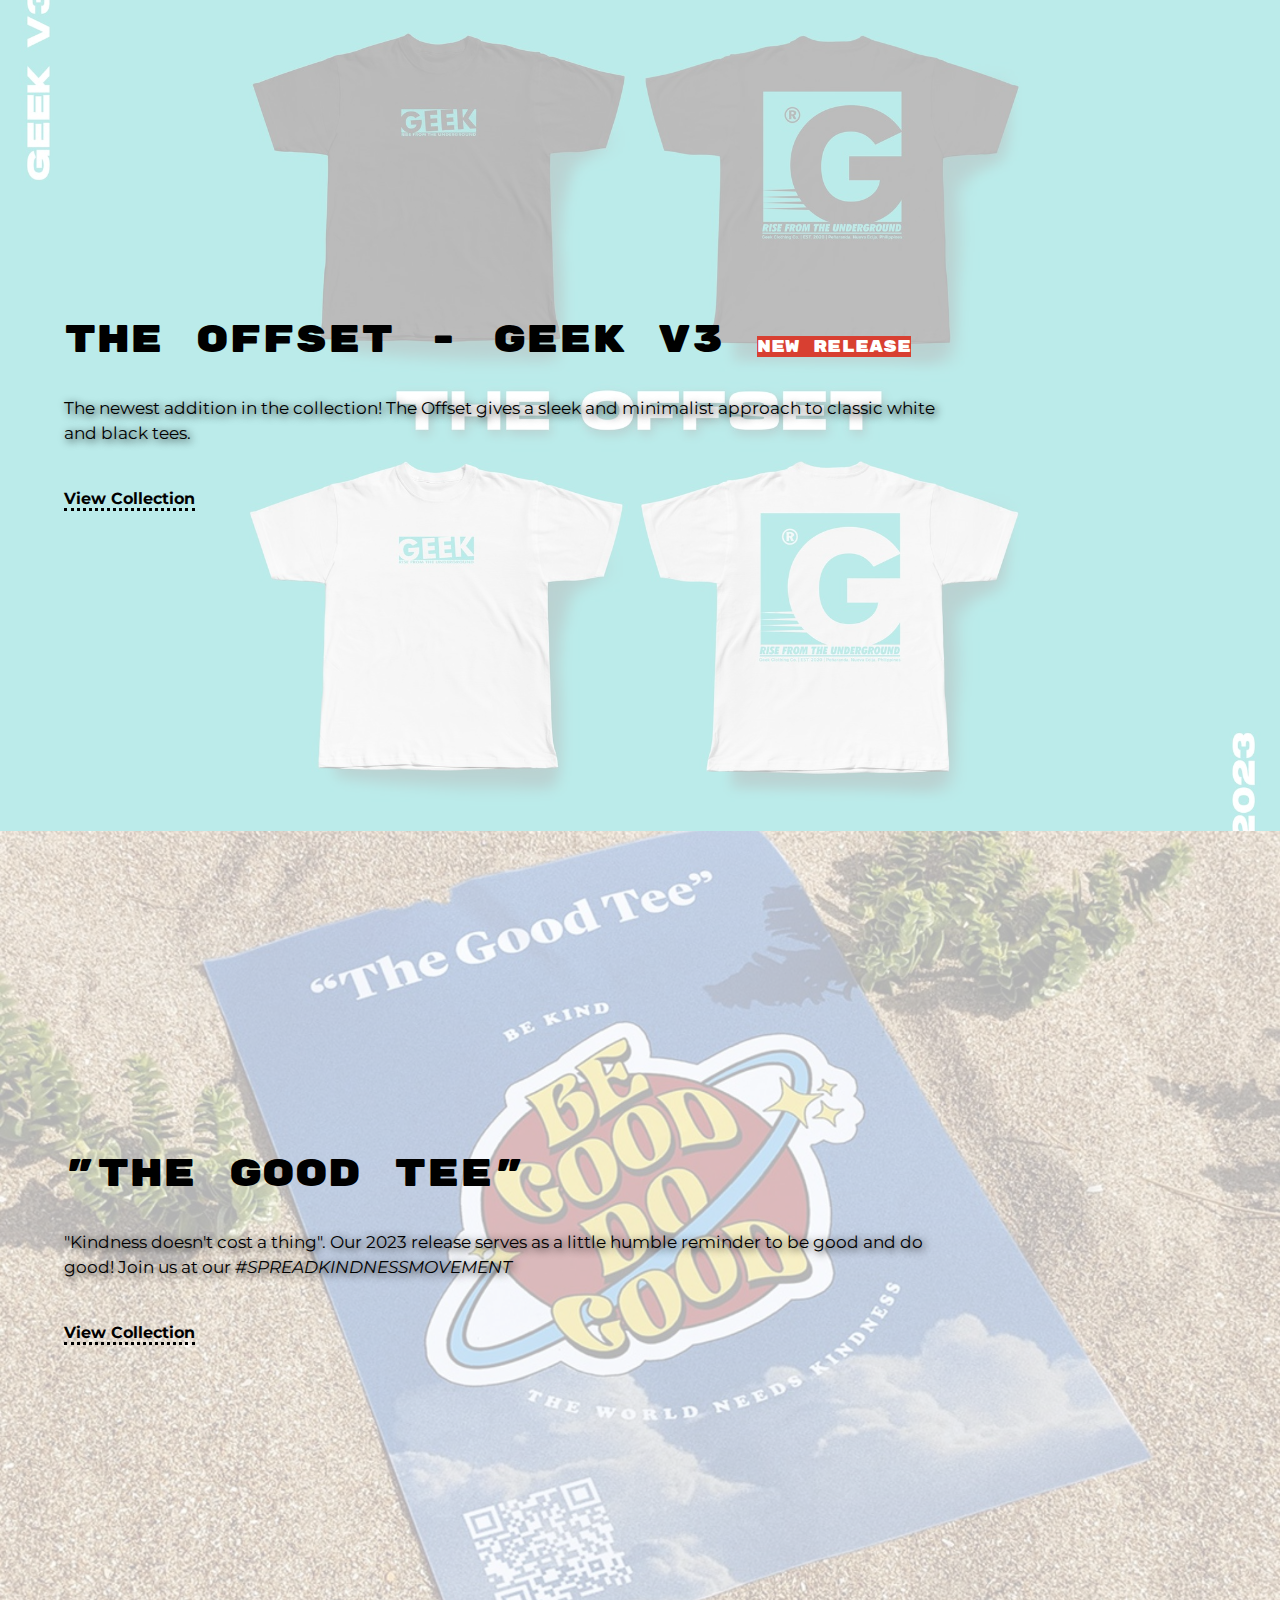
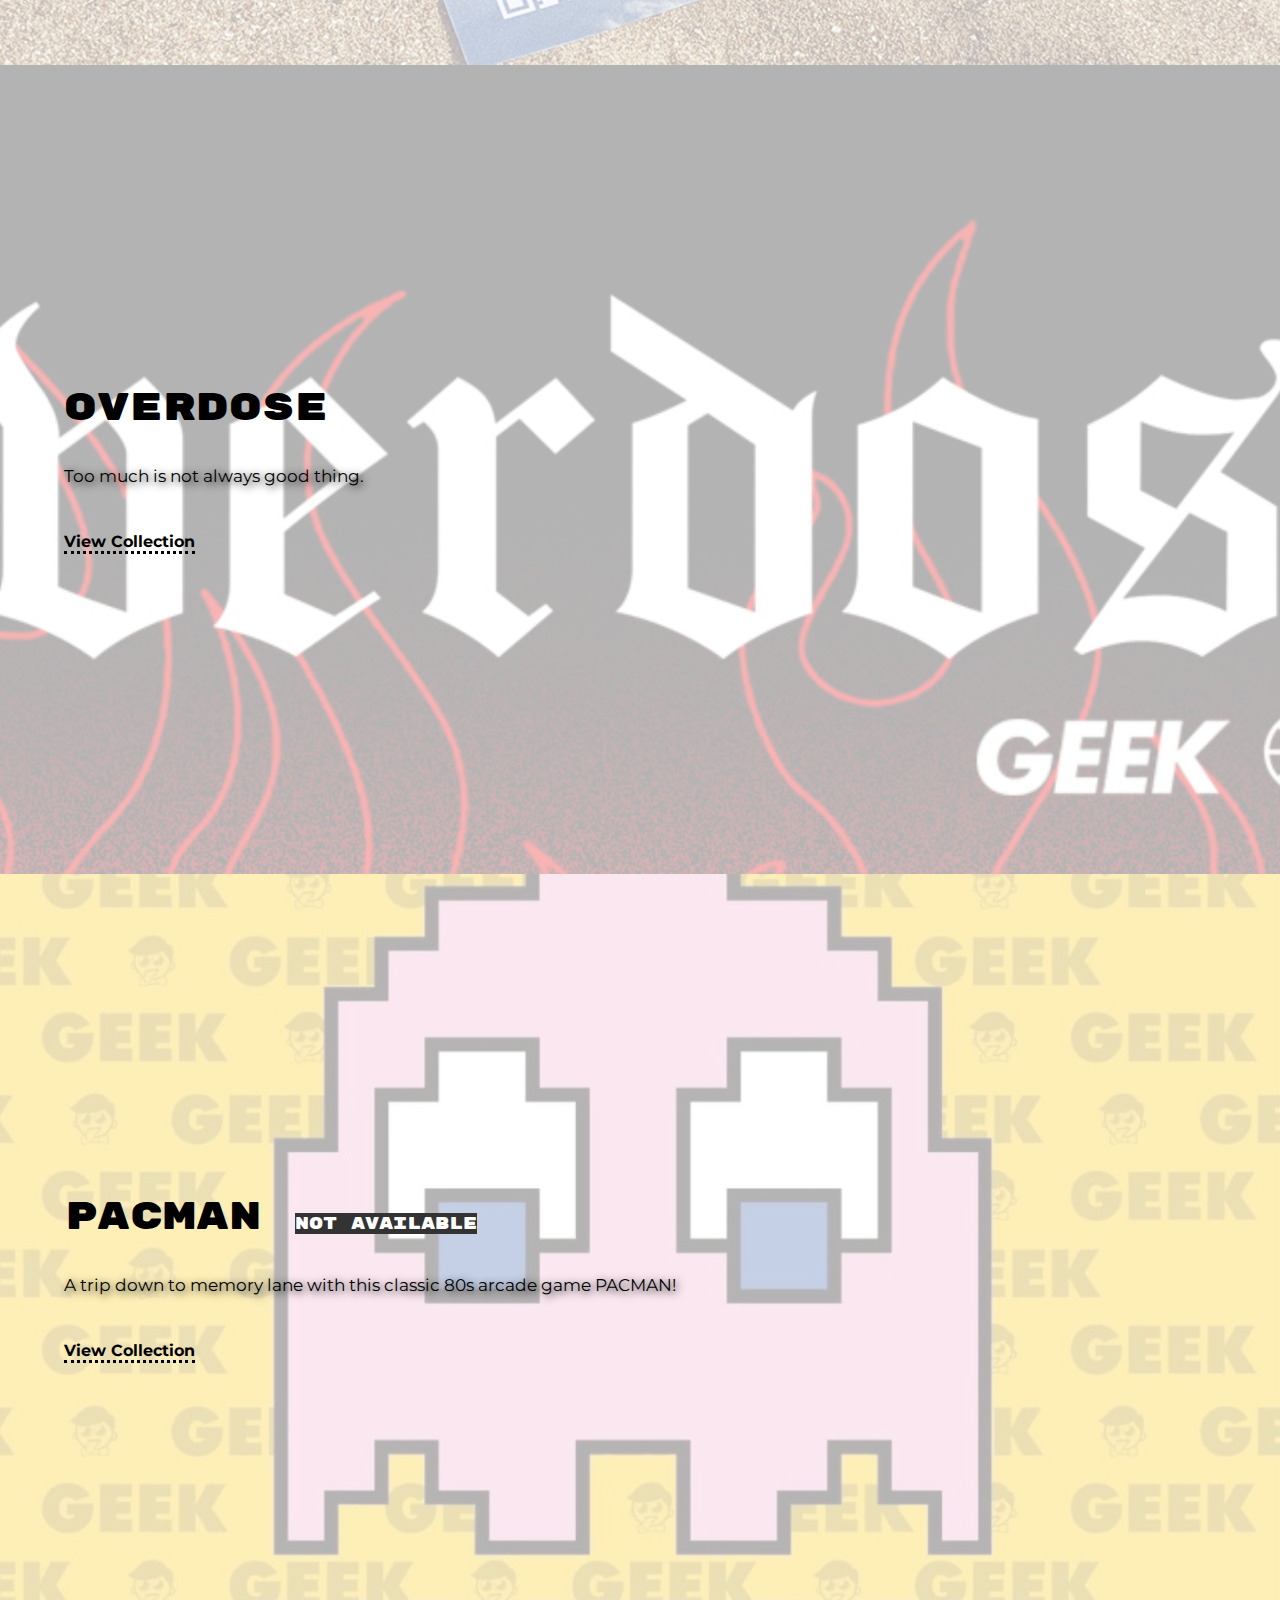
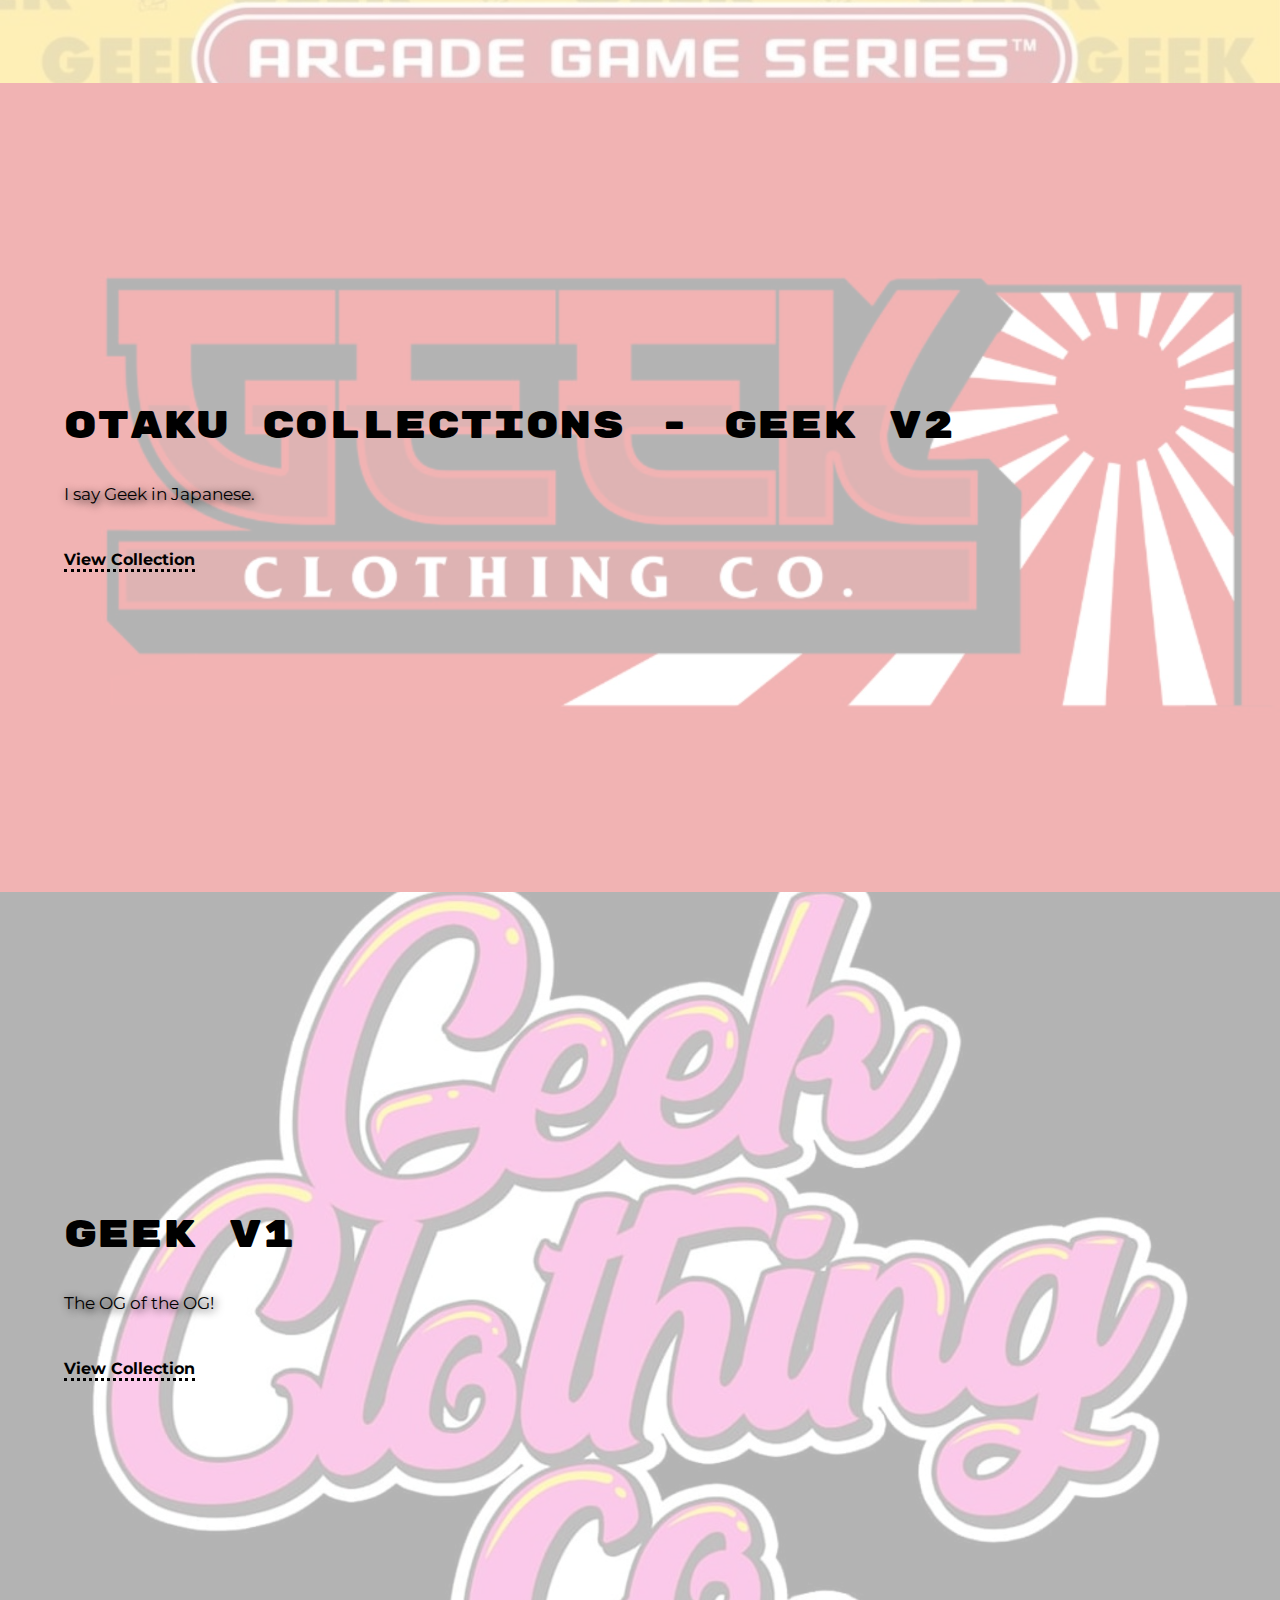
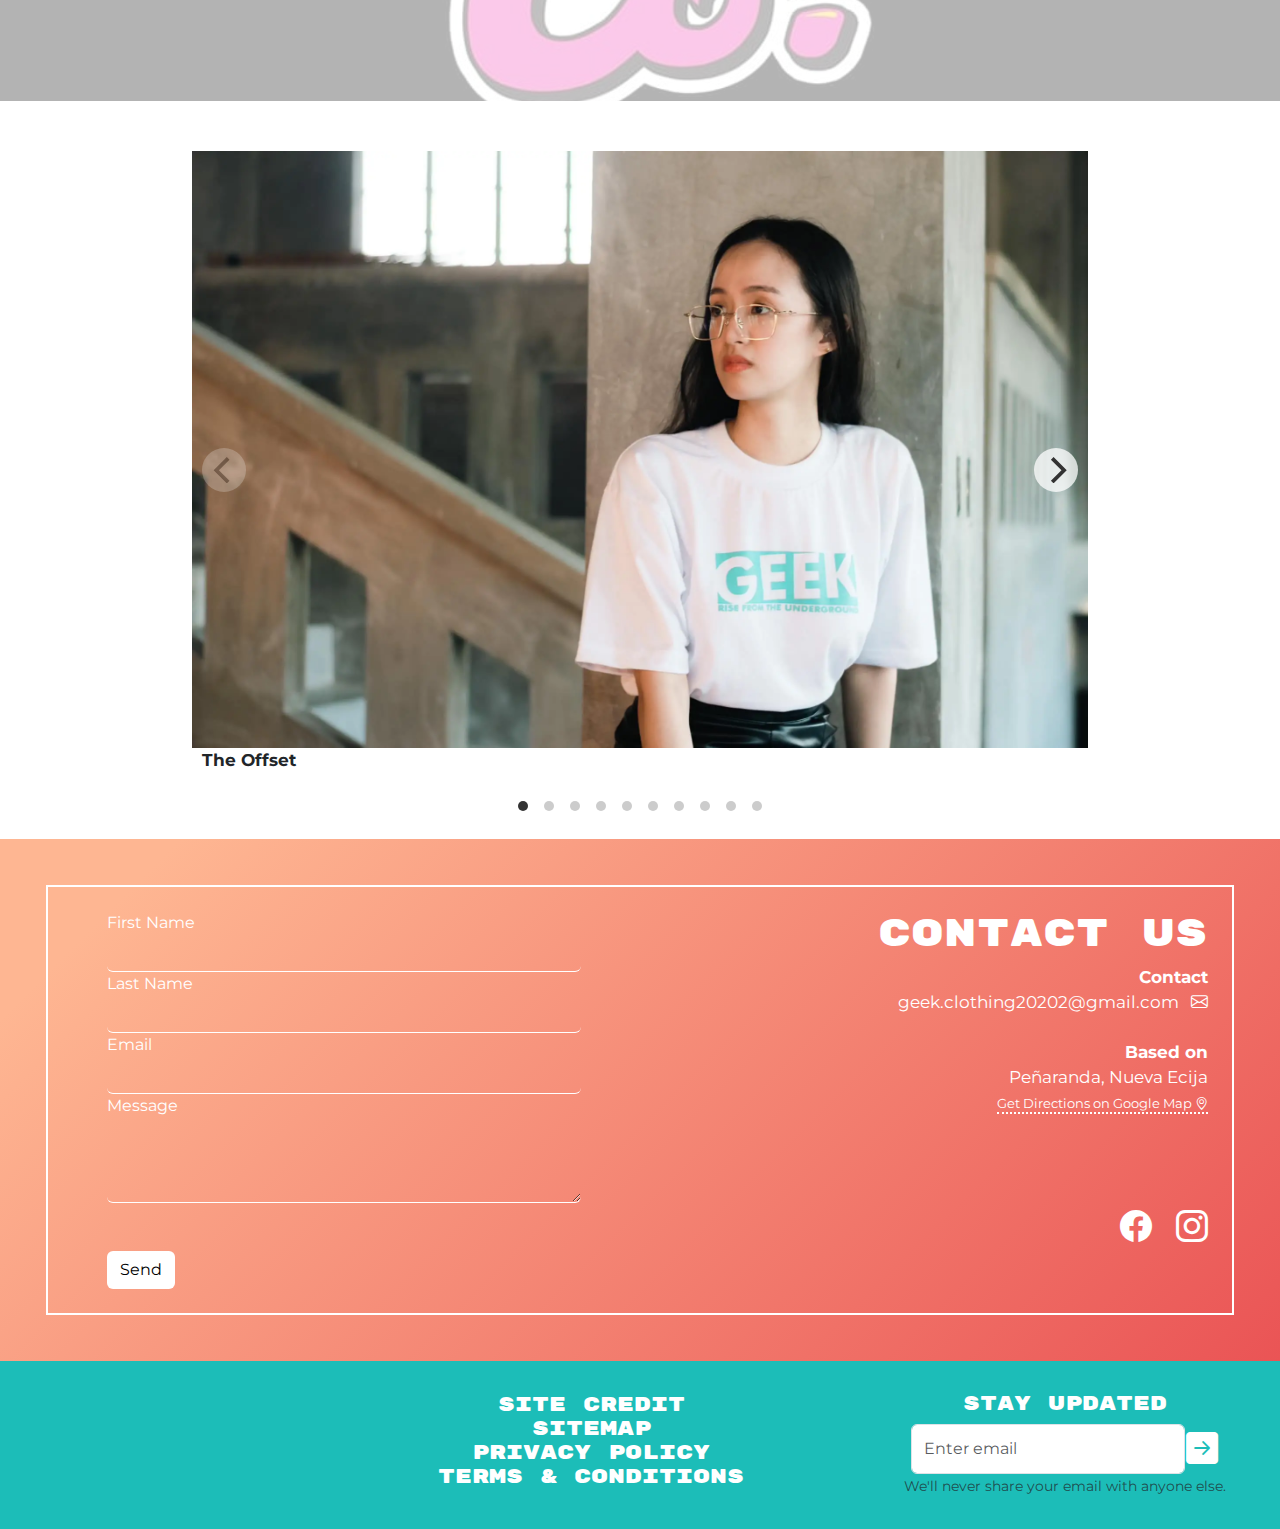
==== commit 37b0f007: "Add files via upload" ====
--- a/index.html
+++ b/index.html
@@ -54,7 +54,7 @@
     </nav>
     <div style="margin-top: 4.3em;"></div>
 <!-- main content -->
-    < class="kit-default-font">
+    <div class="kit-default-font">
         <section id="banner">
             <div class="kit-banner">
                 <div class="kit-banner-overlay">
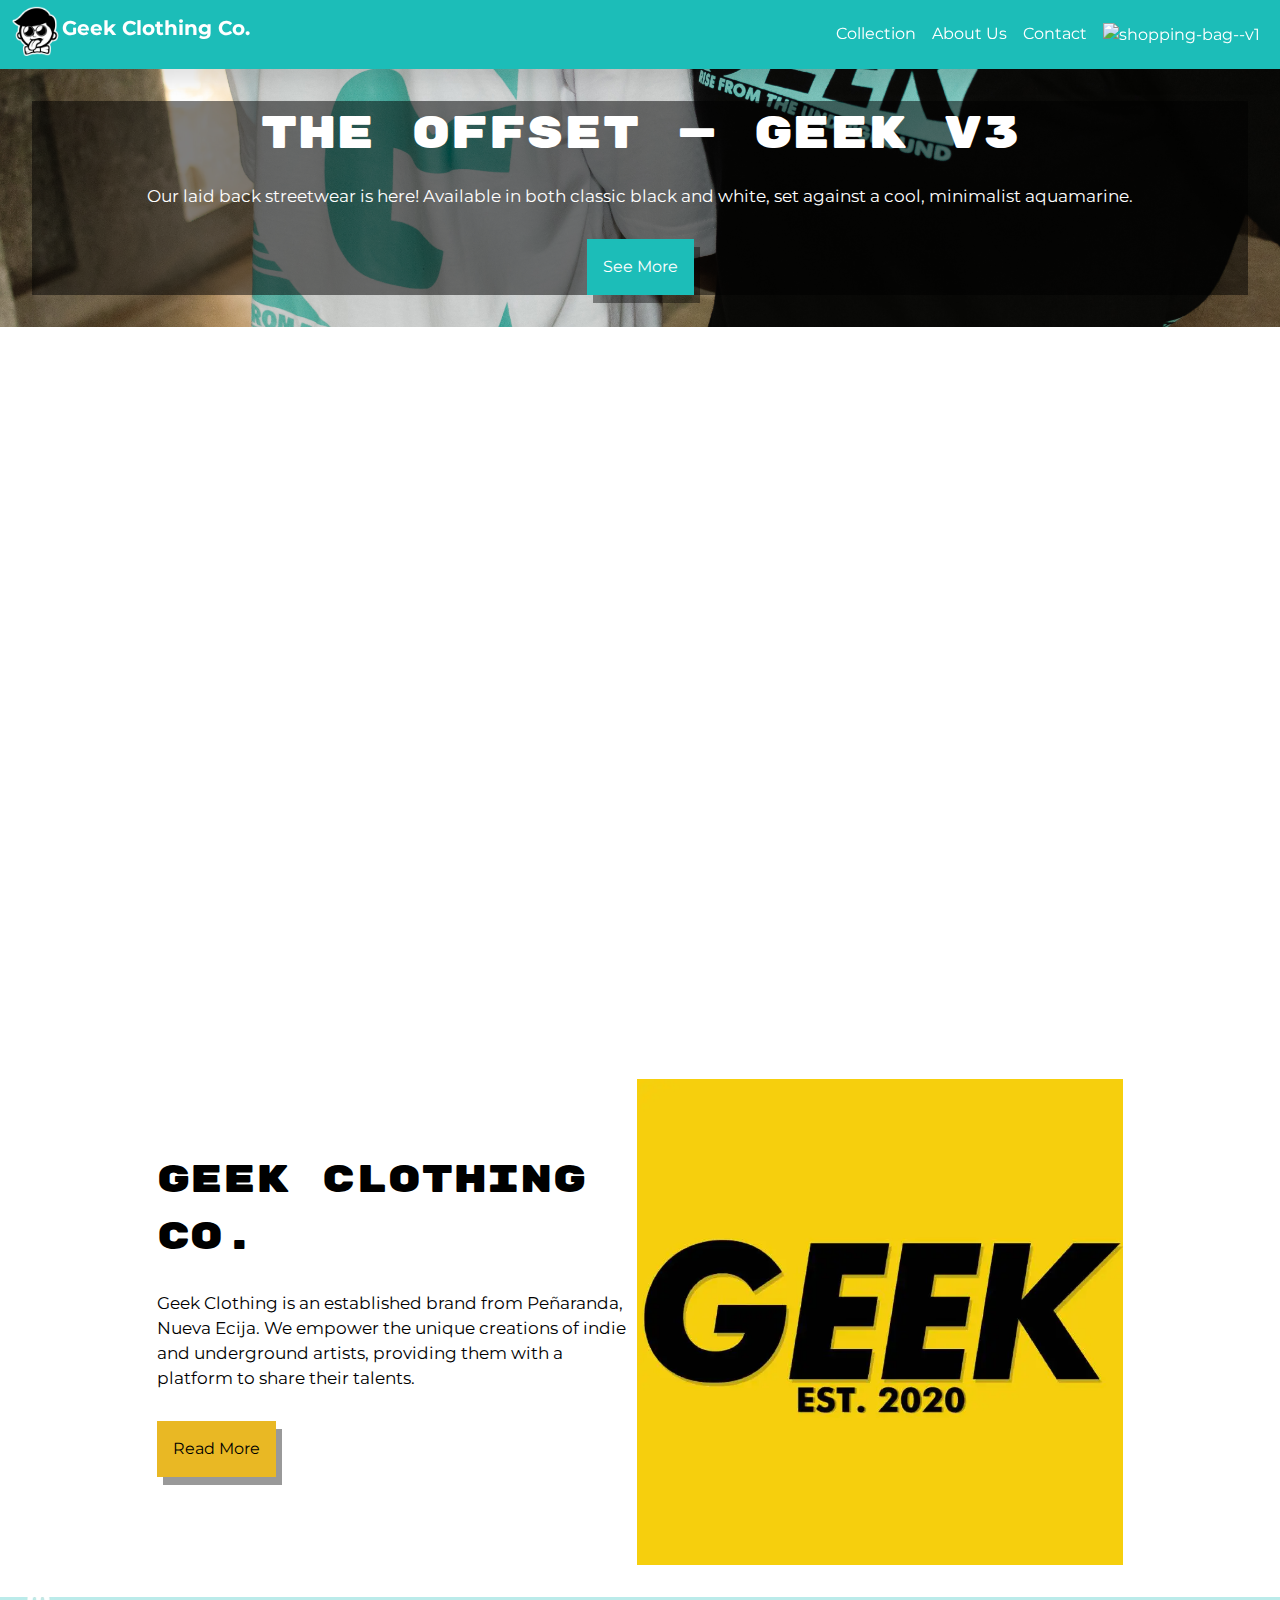
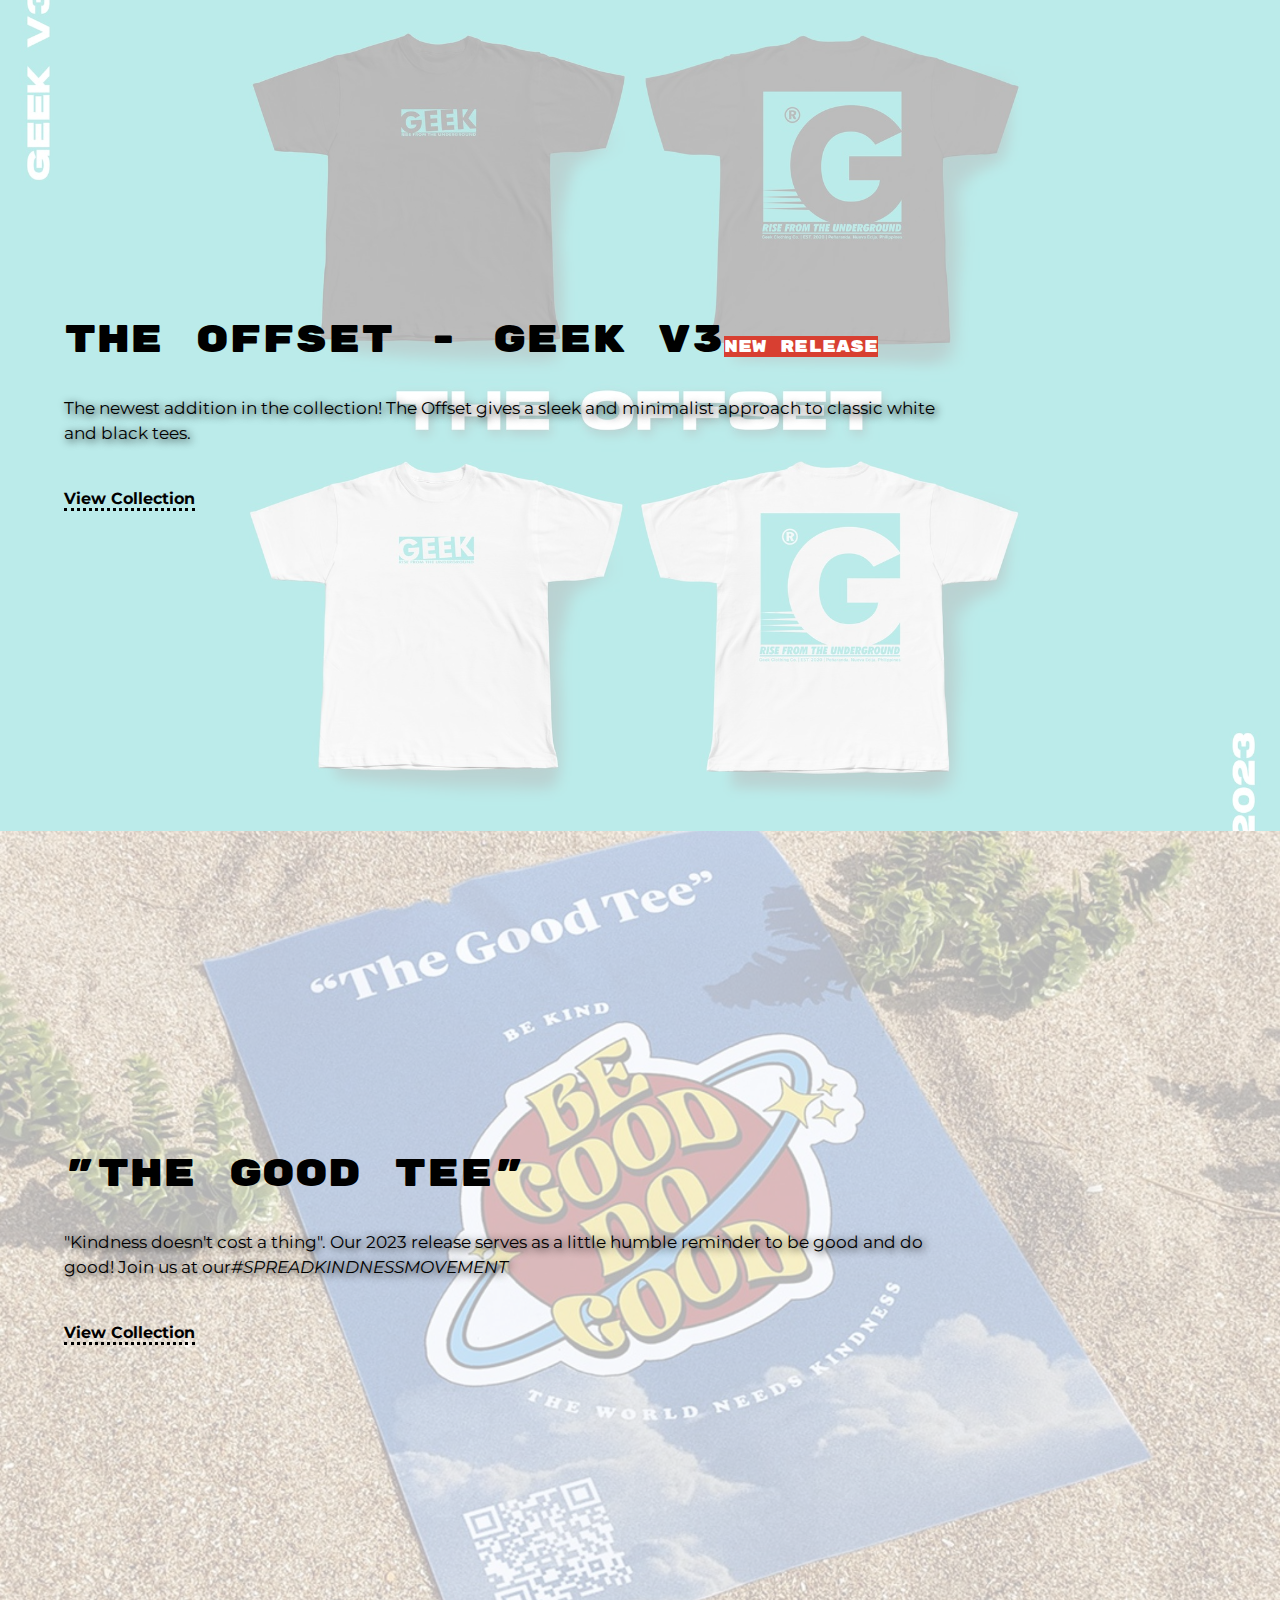
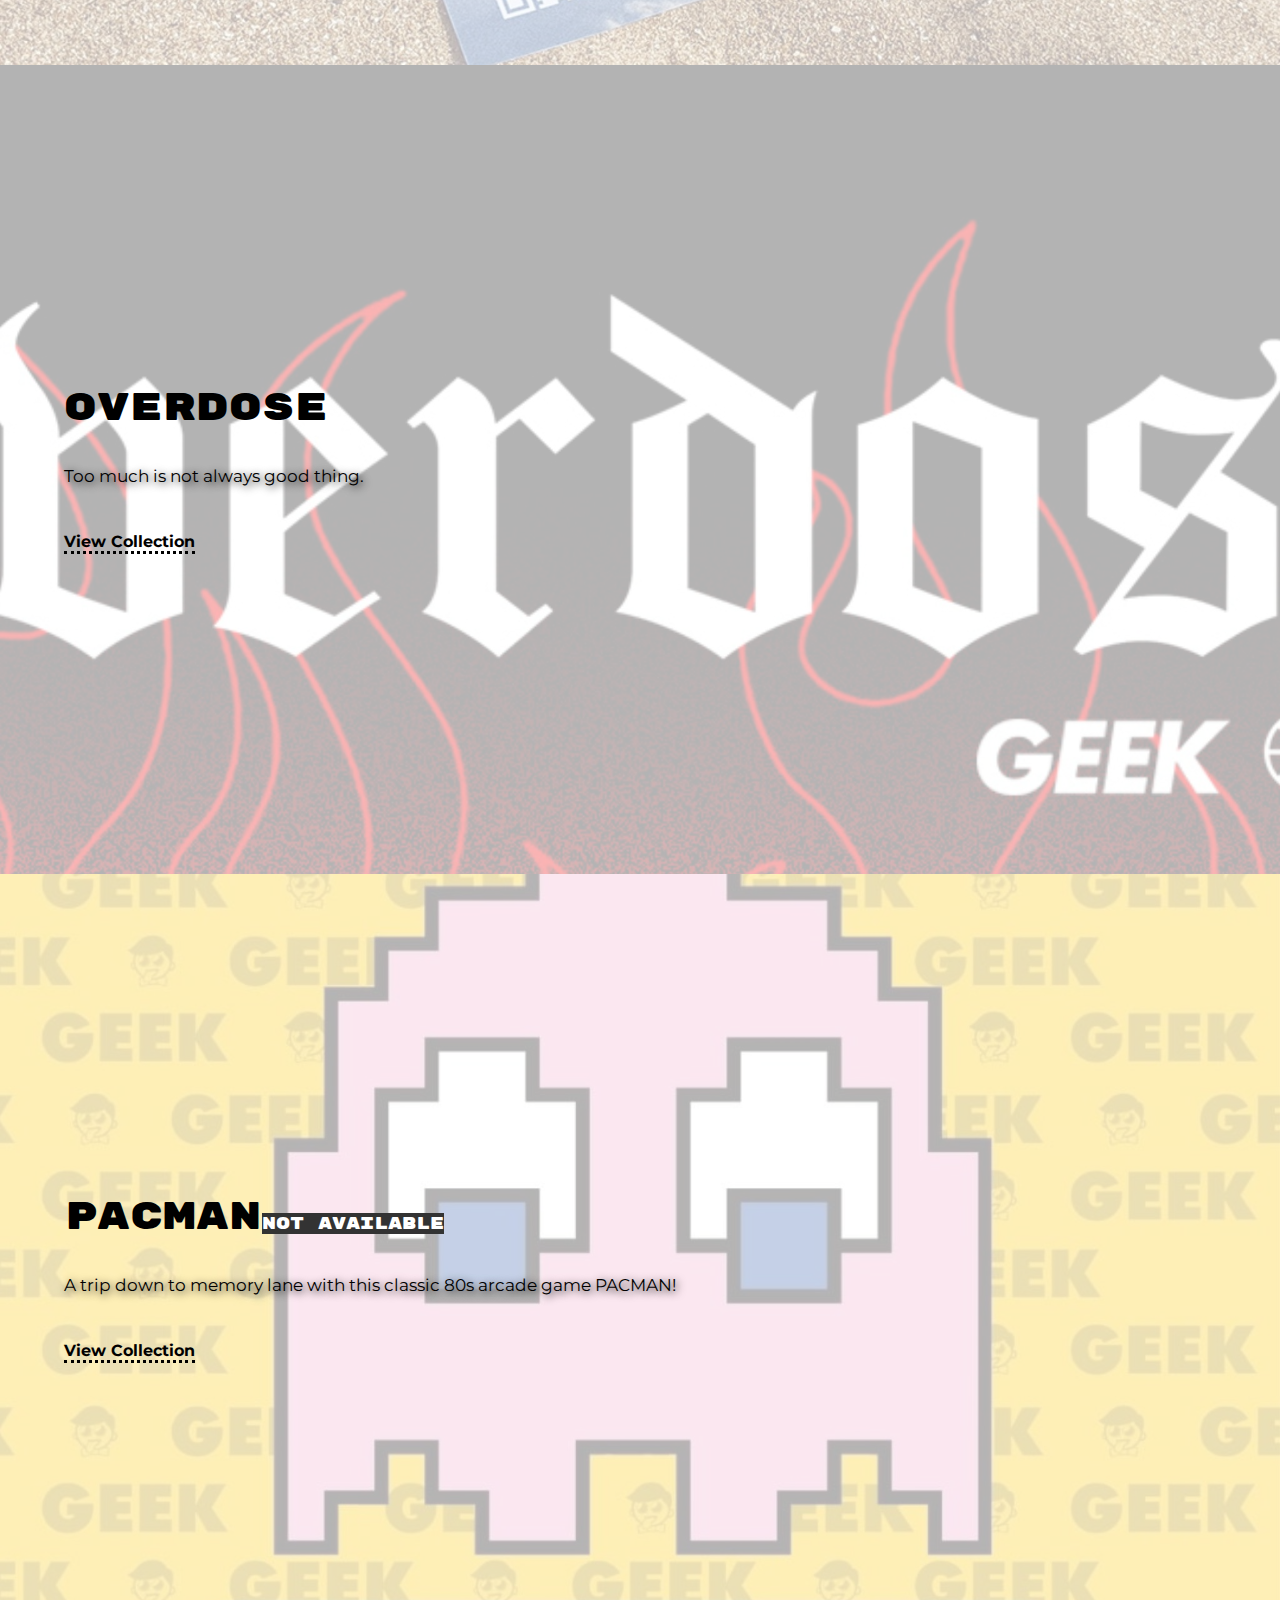
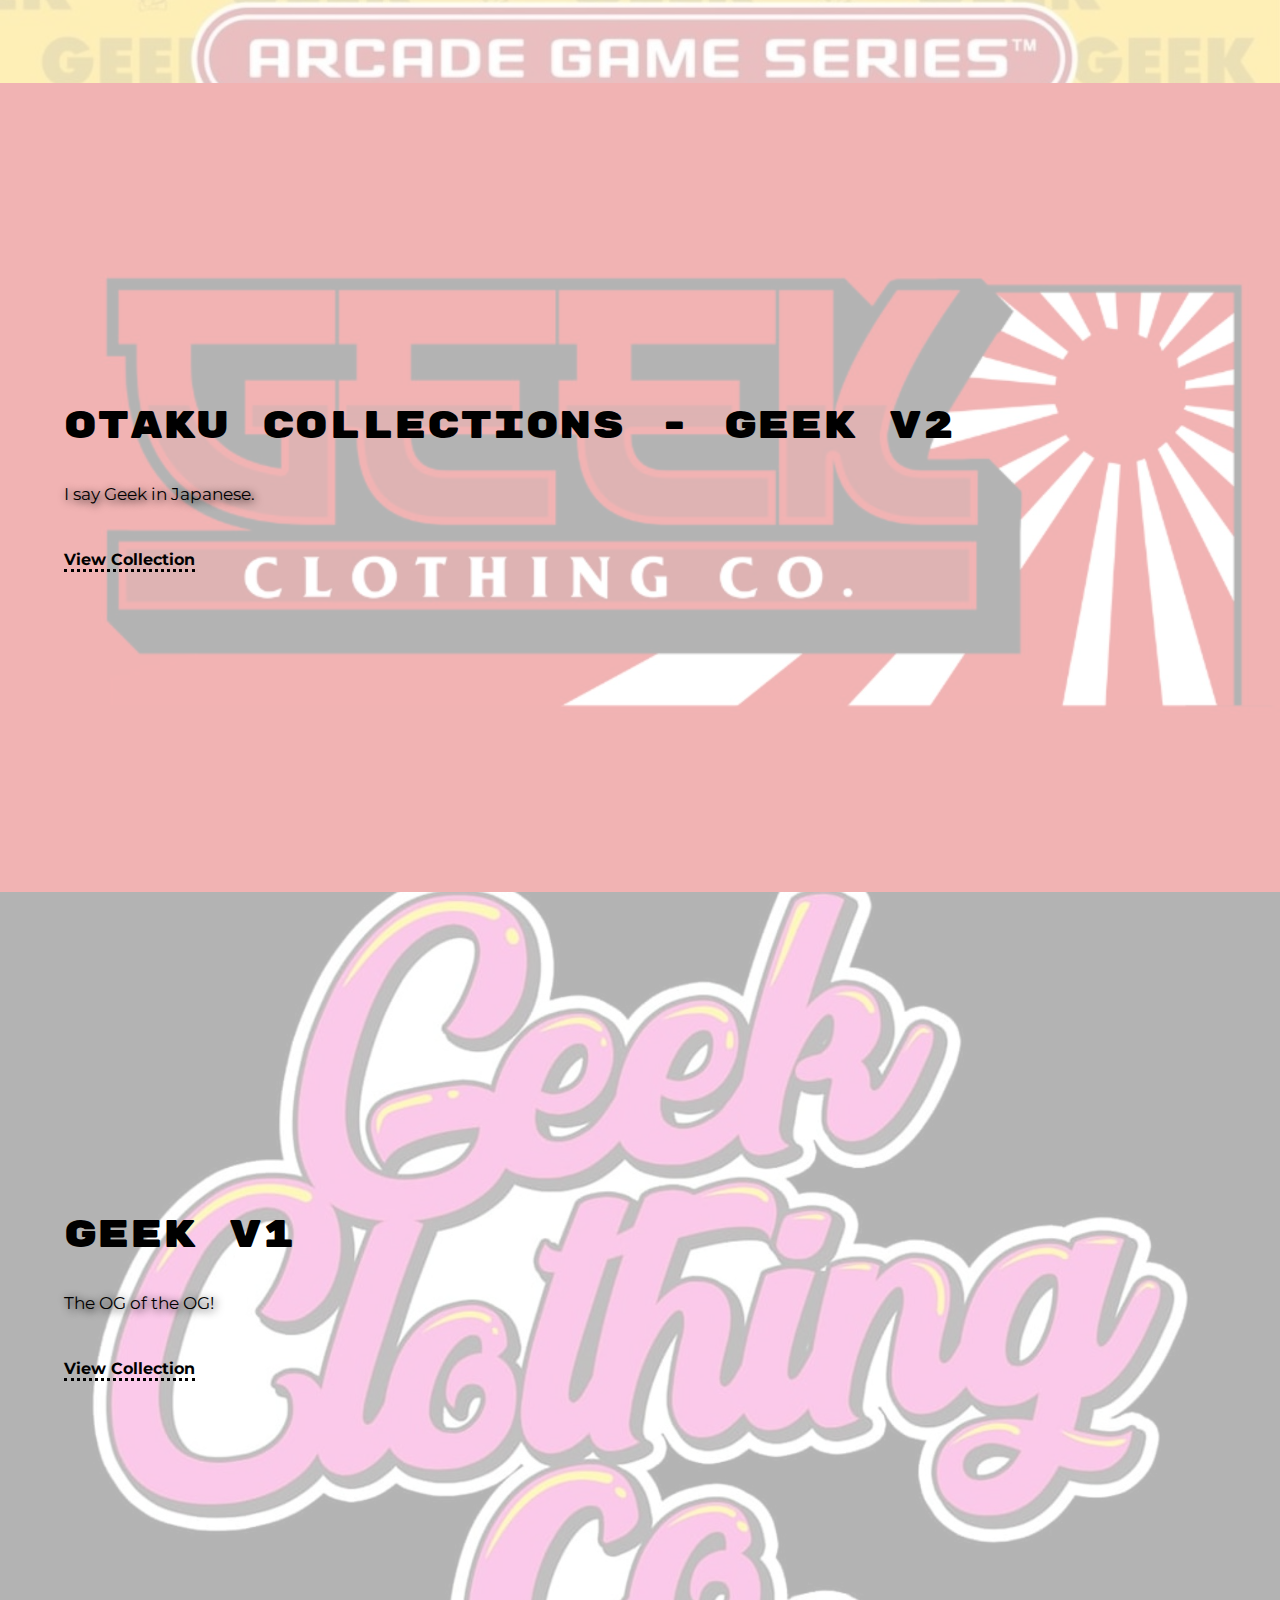
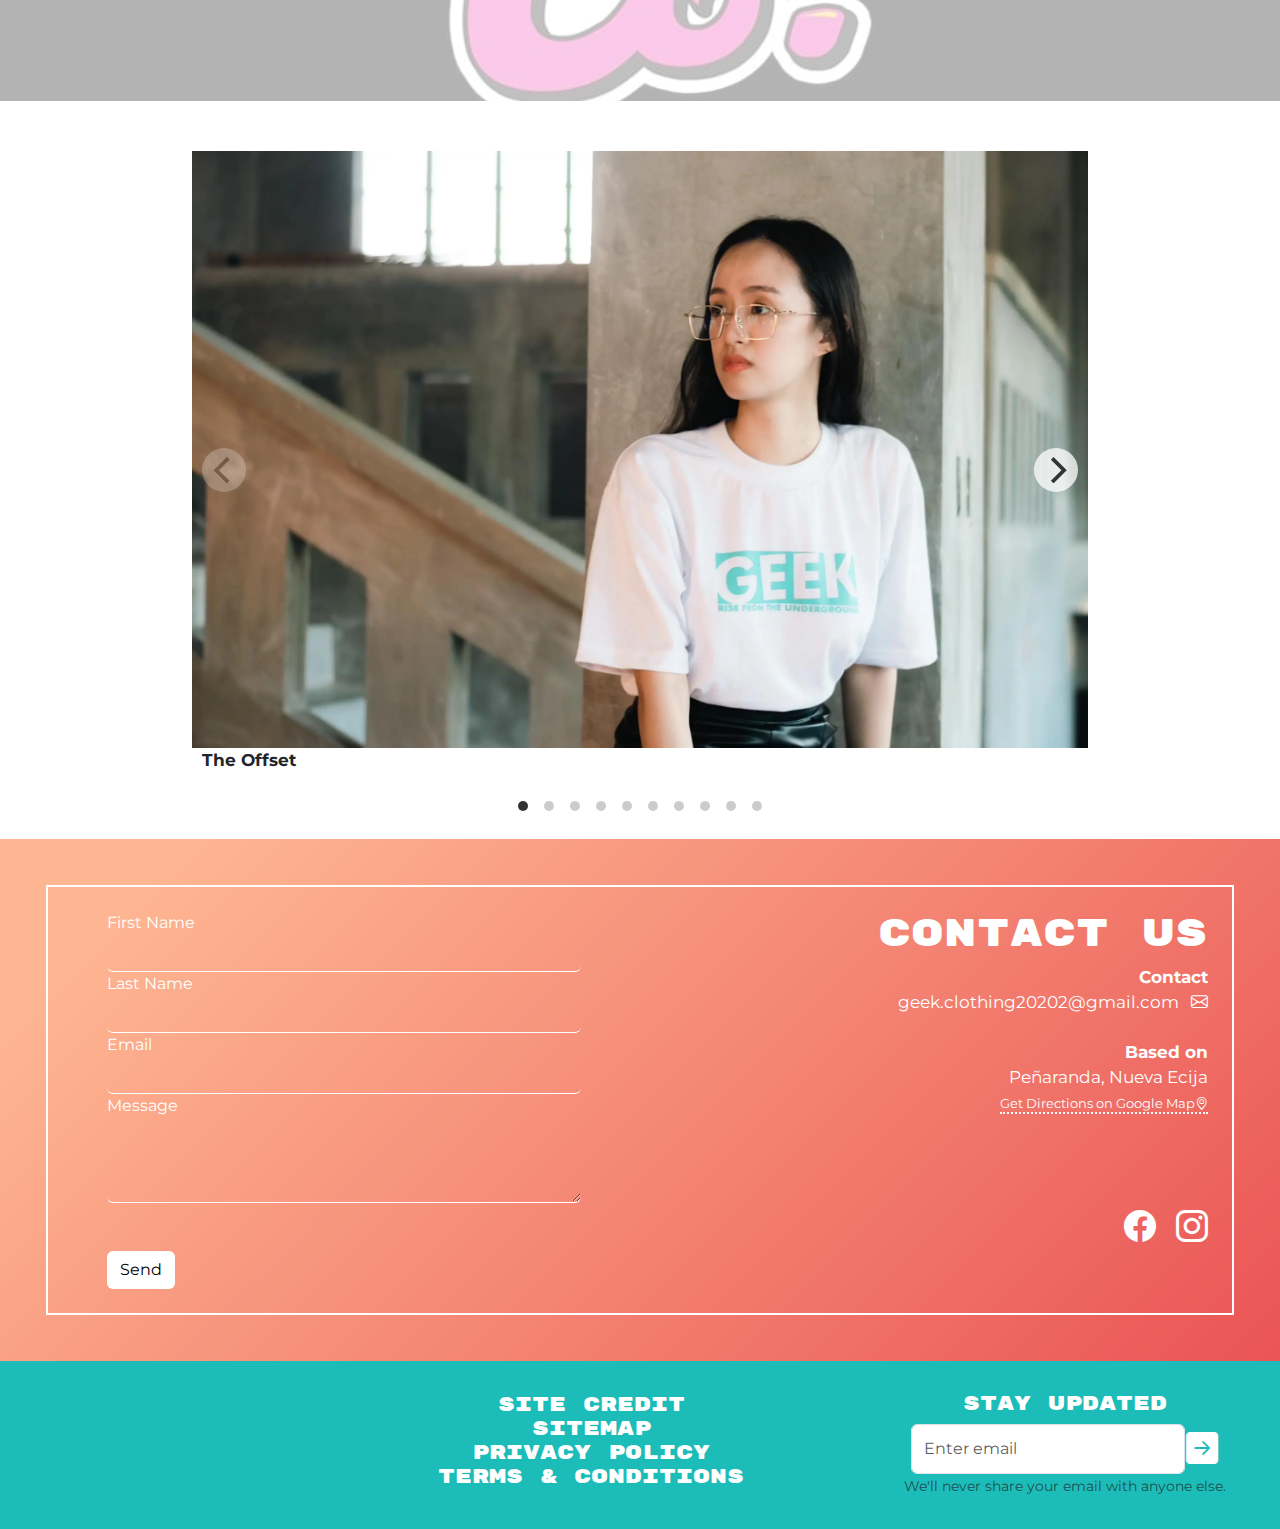
==== commit 4d33d87b: "trying minified" ====
--- a/index.html
+++ b/index.html
@@ -1,304 +1,8 @@
-<!DOCTYPE html>
-<html lang="en" style="scroll-snap-type: y mandatory; scroll-behavior: smooth;">
-<head>
-    <meta charset="UTF-8">
-    <meta name="viewport" content="width=device-width, initial-scale=1.0">
-    <link rel="icon" type="image/x-icon" href="assets/icons/logo.png">
-    <link href="https://cdn.jsdelivr.net/npm/bootstrap@5.3.3/dist/css/bootstrap.min.css" rel="stylesheet" integrity="sha384-QWTKZyjpPEjISv5WaRU9OFeRpok6YctnYmDr5pNlyT2bRjXh0JMhjY6hW+ALEwIH" crossorigin="anonymous">
-    <link rel="stylesheet" href="css/flickity.css" media="screen">
-    <link rel="stylesheet" type="text/css" href="css/style.css">
-    <link rel = "stylesheet" href="https://cdnjs.cloudflare.com/ajax/libs/animate.css/4.1.1/animate.min.css" />
-    <script src="https://cdn.jsdelivr.net/npm/bootstrap@5.3.3/dist/js/bootstrap.bundle.min.js" integrity="sha384-YvpcrYf0tY3lHB60NNkmXc5s9fDVZLESaAA55NDzOxhy9GkcIdslK1eN7N6jIeHz" crossorigin="anonymous"></script>
-    <script src="js/flickity.pkgd.js"></script>
-    <script src="js/flickity-imagesloaded.js"></script>
-    <script src = "https://ajax.googleapis.com/ajax/libs/jquery/3.5.1/jquery.min.js"></script>
-    <script src = "https://cdn.jsdelivr.net/gh/KodingKhurram/animate.css-dynamic@v1.1.3/animate.min.js"></script>
-</head>
-<body oncontextmenu="return false" style="scroll-snap-type: y mandatory; scroll-behavior: smooth;">
-    <div id="preloader"></div>
-    <!-- navbar bs -->
-    <nav class="navbar navbar-expand-lg fixed-top kit-default-font kit-nav-shadow" style="background-color: var(--main-color);" data-bs-theme="dark">
-        <div class="container-fluid">
-            <a class="navbar-brand" href="#">
-                <img src="assets/icons/logo-512.png" alt="Logo" width="50" height="50" class="d-inline-block align-text-top kit-fix-logo" id="logo_navbar">
-                <strong>Geek Clothing Co.</strong>
-            </a>
-<!-- mobile nav bs -->
-            <button class="navbar-toggler" type="button" data-bs-toggle="collapse" data-bs-target="#navbarNav" aria-controls="navbarNav" aria-expanded="false" aria-label="Toggle navigation">
-                <span class="navbar-toggler-icon"></span>
-            </button>
-            <div class="collapse navbar-collapse" id="navbarNav">
-                <ul class="navbar-nav ms-auto mb-2 mb-lg-0">
-                    <li class="nav-item">
-                        <a class="nav-link active" aria-current="page" href="#collections">Collection</a>
-                    </li>
-                    <li class="nav-item">
-                        <a class="nav-link active" href="#introduction">About Us</a>
-                    </li>
-                    <li class="nav-item">
-                        <a class="nav-link active" href="#contact">Contact</a>
-                    </li>
-                    <li class="nav-item">
-                        <a href="#" class="nav-link active">
-                            <img class="ani_bounce aniUtil_active aniUtil_onMouse" width="24" height="24" src="https://img.icons8.com/material-outlined/24/FFFFFF/shopping-bag--v1.png" alt="shopping-bag--v1"/>
-                        </a>
-                    </li>
-                    <!-- <li class="nav-item">
-                        <a class="nav-link active" href="#">
-                            <img class="ani_heartBeat aniUtil_active aniUtil_onMouse" width="24" height="24" src="https://img.icons8.com/material-outlined/24/FFFFFF/like--v1.png" alt="like--v1"/>
-                        </a>
-                    </li> -->
-                </ul>
-            </div>
-        </div>
-    </nav>
-    <div style="margin-top: 4.3em;"></div>
-<!-- main content -->
-    <div class="kit-default-font">
-        <section id="banner">
-            <div class="kit-banner">
-                <div class="kit-banner-overlay">
-                    <p class="kit-banner-desc ani_zoomIn aniUtil_active">
-                        <strong style="font-size: 2.8rem;" class="kit-header-font">The Offset — Geek V3</strong>
-                    </p>
-                    <p class="kit-banner-desc kit-default-fsize">
-                        Our laid back streetwear is here! Available in both classic black and white, set against a cool, minimalist aquamarine. 
-                    </p>
-                    <a href="./html/collections/offset.html">
-                        <button class="kit-banner-button">
-                            See More
-                        </button>
-                    </a>
-                </div>
-            </div>
-        </section>
-        <section>
-            <div style="position:relative; width:100%; height:0px; padding-bottom:56.250%"><iframe allow="fullscreen;autoplay" allowfullscreen height="100%" src="https://streamable.com/e/prqz6k?autoplay=1" width="100%" style="border:none; width:100%; height:100%; position:absolute; left:0px; top:0px; overflow:hidden;"></iframe></div>
-        </section>
-        <section id="introduction">
-            <div class="kit-intro">
-                <p style="width: 30em;">
-                    <b class="kit-header-font" style="font-size: clamp(2rem, 3vw, 3rem)">Geek Clothing Co.</b> <br><br><span class="kit-default-fsize">Geek Clothing is an established brand from Peñaranda, Nueva Ecija. We empower the unique creations of indie and underground artists, providing them with a platform to share their talents.</span>
-                    <a href="./html/about.html">
-                        <button class="kit-intro-button">
-                            Read More
-                        </button>
-                    </a>
-                </p>
-                <img src="assets/images/introduction.webp" style="width: clamp(192px, 40%, 900px);" class="ani_pulse aniUtil_active aniUtil_onMouse">
-            </div>
-        </section>
-        <section id="collections">
-            <article id="offset-collections">
-                <div class="kit-card-flex">
-                    <div class="offset-background kit-card-size">
-                        <div class="kit-card-overlay" style="color: black;">
-                            <h3 class="kit-header-font ani_slideInLeft aniUtil_active" style="font-size: clamp(2rem, 3vw, 3rem)">The Offset - Geek V3 <span class="kit-default-fsize" style="background-color: var(--a-color); color: white;">NEW RELEASE</span></h3>
-                            <p class="kit-default-fsize" style="text-shadow: 2px 2px 8px #000000;">
-                            <br>
-                            The newest addition in the collection! The Offset gives a sleek and minimalist approach to classic white and black tees.
-                            <br><br>
-                            </p>
-                            <a href="./html/collections/offset.html" style="color: black; border-bottom: dotted;"><b>View Collection</b></a>
-                        </div>
-                    </div>
-                </div>
-            </article>
-            <article id="begood-collections">
-                <div class="kit-card-flex">
-                    <div class="begood-background kit-card-size">
-                        <div class="kit-card-overlay" style="color: black;">
-                            <h3 class="kit-header-font ani_slideInLeft aniUtil_active" style="font-size: clamp(2rem, 3vw, 3rem)">"The Good Tee"</h3>
-                            <p class="kit-default-fsize" style="text-shadow: 2px 2px 8px #000000;">
-                            <br>
-                            "Kindness doesn't cost a thing". Our 2023 release serves as a little humble reminder to be good and do good! Join us at our <i>#SPREADKINDNESSMOVEMENT</i>
-                            <br><br>
-                            </p>
-                            <a href="./html/collections/begood.html" style="color: black; border-bottom: dotted;"><b>View Collection</b></a>
-                        </div>
-                    </div>
-                </div>
-            </article>
-            <article id="overdose-collections">
-                <div class="kit-card-flex">
-                    <div class="overdose-background kit-card-size">
-                        <div class="kit-card-overlay" style="color: black;">
-                            <h3 class="kit-header-font ani_slideInLeft aniUtil_active" style="font-size: clamp(2rem, 3vw, 3rem)">Overdose</h3>
-                            <p class="kit-default-fsize" style="text-shadow: 2px 2px 8px #000000;">
-                            <br>
-                            Too much is not always good thing. 
-                            <br><br>
-                            </p>
-                            <a href="./html/collections/overdose.html" style="color: black; border-bottom: dotted;"><b>View Collection</b></a>
-                        </div>
-                    </div>
-                </div>
-            </article>
-            <article id="arcade-collections">
-                <div class="kit-card-flex">
-                    <div class="arcade-background kit-card-size">
-                        <div class="kit-card-overlay" style="color: black;">
-                            <h3 class="kit-header-font ani_slideInLeft aniUtil_active" style="font-size: clamp(2rem, 3vw, 3rem)">PACMAN <span class="kit-default-fsize" style="background: #333; color: white;">NOT AVAILABLE</span></h3>
-                            <p class="kit-default-fsize" style="text-shadow: 2px 2px 8px #000000;">
-                            <br>
-                            A trip down to memory lane with this classic 80s arcade game PACMAN!
-                            <br><br>
-                            </p>
-                            <a href="./html/collections/arcade.html" style="color: black; border-bottom: dotted;"><b>View Collection</b></a>
-                        </div>
-                    </div>
-                </div>
-            </article>
-            <article id="otaku-collections">
-                <div class="kit-card-flex">
-                    <div class="otaku-background kit-card-size">
-                        <div class="kit-card-overlay" style="color: black;">
-                            <h3 class="kit-header-font ani_slideInLeft aniUtil_active" style="font-size: clamp(2rem, 3vw, 3rem)">Otaku Collections - Geek V2</h3>
-                            <p class="kit-default-fsize" style="text-shadow: 2px 2px 8px #000000;">
-                            <br>
-                            I say Geek in Japanese.
-                            <br><br>
-                            </p>
-                            <a href="./html/collections/otaku.html" style="color: black; border-bottom: dotted;"><b>View Collection</b></a>
-                        </div>
-                    </div>
-                </div>
-            </article>
-            <article id="original-collections">
-                <div class="kit-card-flex">
-                    <div class="original-background kit-card-size">
-                        <div class="kit-card-overlay" style="color: black;">
-                            <h3 class="kit-header-font ani_slideInLeft aniUtil_active" style="font-size: clamp(2rem, 3vw, 3rem)">Geek V1</h3>
-                            <p class="kit-default-fsize" style="text-shadow: 2px 2px 8px #000000;">
-                            <br>
-                            The OG of the OG!
-                            <br><br>
-                            </p>
-                            <a href="./html/collections/geekv1.html" style="color: black; border-bottom: dotted;"><b>View Collection</b></a>
-                        </div>
-                    </div>
-                </div>
-            </article>
-        </section>
-        <section id="geek-gallery">
-            <div class="carousel" data-flickity='{ "cellAlign": "left", "contain": true, "pageDots": true, "lazyLoad": true, "autoPlay": 1500 } '>
-                <div class="carousel-cell">
-                    <a href="./html/collections/offset.html"><img class="carousel-cell-image" data-flickity-lazyload="assets/swiper-images/1.webp" width="100%"></a>
-                    <p class="kit-default-fsize" style="margin-left: 10px;"><b>The Offset</b></p>
-                </div>
-                <div class="carousel-cell">
-                    <a href="./html/collections/geekv1.html"><img class="carousel-cell-image" data-flickity-lazyload="assets/swiper-images/2.webp" width="100%"></a>
-                    <p class="kit-default-fsize" style="margin-left: 10px;"><b>Geek V1</b></p>
-                </div>
-                <div class="carousel-cell">
-                    <a href="./html/collections/begood.html"><img class="carousel-cell-image" data-flickity-lazyload="assets/swiper-images/3.webp" width="100%"></a>
-                    <p class="kit-default-fsize" style="margin-left: 10px;"><b>The Good Tee</b></p>
-                </div>
-                <div class="carousel-cell">
-                    <a href="./html/collections/offset.html"><img class="carousel-cell-image" data-flickity-lazyload="assets/swiper-images/4.webp" width="100%"></a>
-                    <p class="kit-default-fsize" style="margin-left: 10px;"><b>The Offset</b></p>
-                </div>
-                <div class="carousel-cell">
-                    <a href="./html/collections/overdose.html"><img class="carousel-cell-image" data-flickity-lazyload="assets/swiper-images/5.webp" width="100%"></a>
-                    <p class="kit-default-fsize" style="margin-left: 10px;"><b>Overdose</b></p>
-                </div>
-                <div class="carousel-cell">
-                    <a href="./html/collections/otaku.html"><img class="carousel-cell-image" data-flickity-lazyload="assets/swiper-images/6.webp" width="100%"></a>
-                    <p class="kit-default-fsize" style="margin-left: 10px;"><b>Otaku Collections</b></p>
-                </div>
-                <div class="carousel-cell">
-                    <a href="./html/collections/otaku.html"><img class="carousel-cell-image" data-flickity-lazyload="assets/swiper-images/7.webp" width="100%"></a>
-                    <p class="kit-default-fsize" style="margin-left: 10px;"><b>Otaku Collections</b></p>
-                </div>
-                <div class="carousel-cell">
-                    <a href="./html/collections/begood.html"><img class="carousel-cell-image" data-flickity-lazyload="assets/swiper-images/8.webp" width="100%"></a>
-                    <p class="kit-default-fsize" style="margin-left: 10px;"><b>The Good Tee</b></p>
-                </div>
-                <div class="carousel-cell">
-                    <a href="./html/collections/overdose.html"><img class="carousel-cell-image" data-flickity-lazyload="assets/swiper-images/9.webp" width="100%"></a>
-                    <p class="kit-default-fsize" style="margin-left: 10px;"><b>Overdose</b></p>
-                </div>
-                <div class="carousel-cell">
-                    <a href="./html/collections/arcade.html"><img class="carousel-cell-image" data-flickity-lazyload="assets/swiper-images/10.webp" width="100%"></a>
-                    <p class="kit-default-fsize" style="margin-left: 10px;"><b>PACMAN</b></p>
-                </div>
-            </div>
-        </section>
-        <section id="contact">
-            <div class="kit-form-outline">
-                <form class="kit-form">
-                    <div class="form-group kit-input">
-                        <label for="first_Name">First Name</label>
-                        <input type="text" class="form-control" id="first_Name" placeholder="">
-                    </div>
-                    <div class="form-group kit-input">
-                        <label for="last_Name">Last Name</label>
-                        <input type="text" class="form-control" id="last_Name" placeholder="">
-                    </div>
-                    <div class="form-group kit-input">
-                        <label for="email">Email</label>
-                        <input type="text" class="form-control" id="email" placeholder="">
-                    </div>
-                    <div class="form-group kit-input">
-                        <label for="message">Message</label>
-                        <textarea class="form-control" id="message" rows="3"></textarea>
-                    </div><br><br>
-                    <button type="submit" class="btn" style="color: black; background-color: white;">Send</button>
-                </form>
-                <div class="kit-contact">
-                    <h3 class="kit-header-font" style="font-size: clamp(2rem, 3vw, 3rem)">Contact Us</h3>
-                    <p class="kit-default-fsize">
-                        <span><b>Contact</b></span><br>
-                        geek.clothing20202@gmail.com &nbsp&nbsp<i class="bi bi-envelope"></i><br><br>
-                        <span><b>Based on</b></span><br>
-                        Peñaranda, Nueva Ecija <br>
-                        <a href="https://maps.app.goo.gl/CBpCvbypZJuaATTT9" target="_blank" style="border-bottom: dotted 2px #fff;"><span style="font-size: small;">Get Directions on Google Map <i class="bi bi-geo-alt"></i></span></a>
-                    </p><br><br><br>
-                    <a href="https://www.facebook.com/GeekCo2020" target="_blank">
-                        <i class="bi bi-facebook" style="font-size: 2rem;"></i></a>&nbsp&nbsp&nbsp&nbsp&nbsp
-                    <a href="https://www.instagram.com/geekclothingco.ph/" target="_blank">
-                        <i class="bi bi-instagram" style="font-size: 2rem;"></i>
-                    </a>
-                </div>
-            </div>
-        </section>
-    </main>
-    <footer id="footer" style="background-color: var(--main-color);">
-        <div class="kit-card-flex" style="gap: 10%;">
-            <img src="/assets/icons/logo.png" loading="lazy" style="width: 14rem;">
-            <h5 class="kit-header-font" style="text-align: center; display: block; padding: 2rem;">
-                <a href="/html/site-credit.html">SITE CREDIT</a><br>
-                <a href="/html/sitemap.html">SITEMAP</a><br>
-                <a href="/html/privacy.html">PRIVACY POLICY</a><br>
-                <a href="/html/tandc.html">TERMS & CONDITIONS</a>
-            </h5>
-            <div>
-                <h5 class="kit-header-font" style="text-align: center; color: white;">
-                STAY UPDATED</h5>
-                <div style="display: flex; flex-wrap: wrap; justify-content: center;">
-                    <input type="email" class="form-control" id="exampleInputEmail1" aria-describedby="emailHelp" placeholder="Enter email" style="width: 85%;">
-                    <button class="btn" type="button" id="button-addon2" style="margin: 0; padding: 0;"><i class="bi bi-arrow-right-square-fill" style="font-size:2rem; color: white;"></i></button>
-                </div>
-                <small id="emailHelp" class="form-text text-muted">We'll never share your email with anyone else.</small>
-            </div>
-        </div>
-    </footer>
-    <script>
-        var loader = document.getElementById("preloader");
-
-        window.addEventListener("load", function(){
-            loader.style.display = "none";
-        })
-    </script>
-    <script>
-        const titles = ["Geek Clothing Co.", "#RiseFromUnderground", "#ThinkGeek"];
+<!DOCTYPE html><html lang="en" style="scroll-snap-type:y mandatory;scroll-behavior:smooth"><head><meta charset="UTF-8"><meta name="viewport" content="width=device-width,initial-scale=1"><link rel="icon" type="image/x-icon" href="assets/icons/logo.png"><link href="https://cdn.jsdelivr.net/npm/bootstrap@5.3.3/dist/css/bootstrap.min.css" rel="stylesheet" integrity="sha384-QWTKZyjpPEjISv5WaRU9OFeRpok6YctnYmDr5pNlyT2bRjXh0JMhjY6hW+ALEwIH" crossorigin="anonymous"><link rel="stylesheet" href="css/flickity.css" media="screen"><link rel="stylesheet" type="text/css" href="css/style.css"><link rel="stylesheet" href="https://cdnjs.cloudflare.com/ajax/libs/animate.css/4.1.1/animate.min.css"><script src="https://cdn.jsdelivr.net/npm/bootstrap@5.3.3/dist/js/bootstrap.bundle.min.js" integrity="sha384-YvpcrYf0tY3lHB60NNkmXc5s9fDVZLESaAA55NDzOxhy9GkcIdslK1eN7N6jIeHz" crossorigin="anonymous"></script><script src="js/flickity.pkgd.js"></script><script src="js/flickity-imagesloaded.js"></script><script src="https://ajax.googleapis.com/ajax/libs/jquery/3.5.1/jquery.min.js"></script><script src="https://cdn.jsdelivr.net/gh/KodingKhurram/animate.css-dynamic@v1.1.3/animate.min.js"></script></head><body oncontextmenu="return!1" style="scroll-snap-type:y mandatory;scroll-behavior:smooth"><div id="preloader"></div><nav class="navbar navbar-expand-lg fixed-top kit-default-font kit-nav-shadow" style="background-color:var(--main-color)" data-bs-theme="dark"><div class="container-fluid"><a class="navbar-brand" href="#"><img src="assets/icons/logo-512.png" alt="Logo" width="50" height="50" class="d-inline-block align-text-top kit-fix-logo" id="logo_navbar"><strong>Geek Clothing Co.</strong></a><button class="navbar-toggler" type="button" data-bs-toggle="collapse" data-bs-target="#navbarNav" aria-controls="navbarNav" aria-expanded="false" aria-label="Toggle navigation"><span class="navbar-toggler-icon"></span></button><div class="collapse navbar-collapse" id="navbarNav"><ul class="navbar-nav ms-auto mb-2 mb-lg-0"><li class="nav-item"><a class="nav-link active" aria-current="page" href="#collections">Collection</a></li><li class="nav-item"><a class="nav-link active" href="#introduction">About Us</a></li><li class="nav-item"><a class="nav-link active" href="#contact">Contact</a></li><li class="nav-item"><a href="#" class="nav-link active"><img class="ani_bounce aniUtil_active aniUtil_onMouse" width="24" height="24" src="https://img.icons8.com/material-outlined/24/FFFFFF/shopping-bag--v1.png" alt="shopping-bag--v1"></a></li></ul></div></div></nav><div style="margin-top:4.3em"></div><div class="kit-default-font"><section id="banner"><div class="kit-banner"><div class="kit-banner-overlay"><p class="kit-banner-desc ani_zoomIn aniUtil_active"><strong style="font-size:2.8rem" class="kit-header-font">The Offset — Geek V3</strong></p><p class="kit-banner-desc kit-default-fsize">Our laid back streetwear is here! Available in both classic black and white, set against a cool, minimalist aquamarine.</p><a href="./html/collections/offset.html"><button class="kit-banner-button">See More</button></a></div></div></section><section><div style="position:relative;width:100%;height:0;padding-bottom:56.25%"><iframe allow="fullscreen;autoplay" allowfullscreen height="100%" src="https://streamable.com/e/prqz6k?autoplay=1" width="100%" style="border:none;width:100%;height:100%;position:absolute;left:0;top:0;overflow:hidden"></iframe></div></section><section id="introduction"><div class="kit-intro"><p style="width:30em"><b class="kit-header-font" style="font-size:clamp(2rem,3vw,3rem)">Geek Clothing Co.</b><br><br><span class="kit-default-fsize">Geek Clothing is an established brand from Peñaranda, Nueva Ecija. We empower the unique creations of indie and underground artists, providing them with a platform to share their talents.</span><a href="./html/about.html"><button class="kit-intro-button">Read More</button></a></p><img src="assets/images/introduction.webp" style="width:clamp(192px,40%,900px)" class="ani_pulse aniUtil_active aniUtil_onMouse"></div></section><section id="collections"><article id="offset-collections"><div class="kit-card-flex"><div class="offset-background kit-card-size"><div class="kit-card-overlay" style="color:#000"><h3 class="kit-header-font ani_slideInLeft aniUtil_active" style="font-size:clamp(2rem,3vw,3rem)">The Offset - Geek V3<span class="kit-default-fsize" style="background-color:var(--a-color);color:#fff">NEW RELEASE</span></h3><p class="kit-default-fsize" style="text-shadow:2px 2px 8px #000"><br>The newest addition in the collection! The Offset gives a sleek and minimalist approach to classic white and black tees.<br><br></p><a href="./html/collections/offset.html" style="color:#000;border-bottom:dotted"><b>View Collection</b></a></div></div></div></article><article id="begood-collections"><div class="kit-card-flex"><div class="begood-background kit-card-size"><div class="kit-card-overlay" style="color:#000"><h3 class="kit-header-font ani_slideInLeft aniUtil_active" style="font-size:clamp(2rem,3vw,3rem)">"The Good Tee"</h3><p class="kit-default-fsize" style="text-shadow:2px 2px 8px #000"><br>"Kindness doesn't cost a thing". Our 2023 release serves as a little humble reminder to be good and do good! Join us at our<i>#SPREADKINDNESSMOVEMENT</i><br><br></p><a href="./html/collections/begood.html" style="color:#000;border-bottom:dotted"><b>View Collection</b></a></div></div></div></article><article id="overdose-collections"><div class="kit-card-flex"><div class="overdose-background kit-card-size"><div class="kit-card-overlay" style="color:#000"><h3 class="kit-header-font ani_slideInLeft aniUtil_active" style="font-size:clamp(2rem,3vw,3rem)">Overdose</h3><p class="kit-default-fsize" style="text-shadow:2px 2px 8px #000"><br>Too much is not always good thing.<br><br></p><a href="./html/collections/overdose.html" style="color:#000;border-bottom:dotted"><b>View Collection</b></a></div></div></div></article><article id="arcade-collections"><div class="kit-card-flex"><div class="arcade-background kit-card-size"><div class="kit-card-overlay" style="color:#000"><h3 class="kit-header-font ani_slideInLeft aniUtil_active" style="font-size:clamp(2rem,3vw,3rem)">PACMAN<span class="kit-default-fsize" style="background:#333;color:#fff">NOT AVAILABLE</span></h3><p class="kit-default-fsize" style="text-shadow:2px 2px 8px #000"><br>A trip down to memory lane with this classic 80s arcade game PACMAN!<br><br></p><a href="./html/collections/arcade.html" style="color:#000;border-bottom:dotted"><b>View Collection</b></a></div></div></div></article><article id="otaku-collections"><div class="kit-card-flex"><div class="otaku-background kit-card-size"><div class="kit-card-overlay" style="color:#000"><h3 class="kit-header-font ani_slideInLeft aniUtil_active" style="font-size:clamp(2rem,3vw,3rem)">Otaku Collections - Geek V2</h3><p class="kit-default-fsize" style="text-shadow:2px 2px 8px #000"><br>I say Geek in Japanese.<br><br></p><a href="./html/collections/otaku.html" style="color:#000;border-bottom:dotted"><b>View Collection</b></a></div></div></div></article><article id="original-collections"><div class="kit-card-flex"><div class="original-background kit-card-size"><div class="kit-card-overlay" style="color:#000"><h3 class="kit-header-font ani_slideInLeft aniUtil_active" style="font-size:clamp(2rem,3vw,3rem)">Geek V1</h3><p class="kit-default-fsize" style="text-shadow:2px 2px 8px #000"><br>The OG of the OG!<br><br></p><a href="./html/collections/geekv1.html" style="color:#000;border-bottom:dotted"><b>View Collection</b></a></div></div></div></article></section><section id="geek-gallery"><div class="carousel" data-flickity='{ "cellAlign": "left", "contain": true, "pageDots": true, "lazyLoad": true, "autoPlay": 1500 } '><div class="carousel-cell"><a href="./html/collections/offset.html"><img class="carousel-cell-image" data-flickity-lazyload="assets/swiper-images/1.webp" width="100%"></a><p class="kit-default-fsize" style="margin-left:10px"><b>The Offset</b></p></div><div class="carousel-cell"><a href="./html/collections/geekv1.html"><img class="carousel-cell-image" data-flickity-lazyload="assets/swiper-images/2.webp" width="100%"></a><p class="kit-default-fsize" style="margin-left:10px"><b>Geek V1</b></p></div><div class="carousel-cell"><a href="./html/collections/begood.html"><img class="carousel-cell-image" data-flickity-lazyload="assets/swiper-images/3.webp" width="100%"></a><p class="kit-default-fsize" style="margin-left:10px"><b>The Good Tee</b></p></div><div class="carousel-cell"><a href="./html/collections/offset.html"><img class="carousel-cell-image" data-flickity-lazyload="assets/swiper-images/4.webp" width="100%"></a><p class="kit-default-fsize" style="margin-left:10px"><b>The Offset</b></p></div><div class="carousel-cell"><a href="./html/collections/overdose.html"><img class="carousel-cell-image" data-flickity-lazyload="assets/swiper-images/5.webp" width="100%"></a><p class="kit-default-fsize" style="margin-left:10px"><b>Overdose</b></p></div><div class="carousel-cell"><a href="./html/collections/otaku.html"><img class="carousel-cell-image" data-flickity-lazyload="assets/swiper-images/6.webp" width="100%"></a><p class="kit-default-fsize" style="margin-left:10px"><b>Otaku Collections</b></p></div><div class="carousel-cell"><a href="./html/collections/otaku.html"><img class="carousel-cell-image" data-flickity-lazyload="assets/swiper-images/7.webp" width="100%"></a><p class="kit-default-fsize" style="margin-left:10px"><b>Otaku Collections</b></p></div><div class="carousel-cell"><a href="./html/collections/begood.html"><img class="carousel-cell-image" data-flickity-lazyload="assets/swiper-images/8.webp" width="100%"></a><p class="kit-default-fsize" style="margin-left:10px"><b>The Good Tee</b></p></div><div class="carousel-cell"><a href="./html/collections/overdose.html"><img class="carousel-cell-image" data-flickity-lazyload="assets/swiper-images/9.webp" width="100%"></a><p class="kit-default-fsize" style="margin-left:10px"><b>Overdose</b></p></div><div class="carousel-cell"><a href="./html/collections/arcade.html"><img class="carousel-cell-image" data-flickity-lazyload="assets/swiper-images/10.webp" width="100%"></a><p class="kit-default-fsize" style="margin-left:10px"><b>PACMAN</b></p></div></div></section><section id="contact"><div class="kit-form-outline"><form class="kit-form"><div class="form-group kit-input"><label for="first_Name">First Name</label><input type="text" class="form-control" id="first_Name" placeholder=""></div><div class="form-group kit-input"><label for="last_Name">Last Name</label><input type="text" class="form-control" id="last_Name" placeholder=""></div><div class="form-group kit-input"><label for="email">Email</label><input type="text" class="form-control" id="email" placeholder=""></div><div class="form-group kit-input"><label for="message">Message</label><textarea class="form-control" id="message" rows="3"></textarea></div><br><br><button type="submit" class="btn" style="color:#000;background-color:#fff">Send</button></form><div class="kit-contact"><h3 class="kit-header-font" style="font-size:clamp(2rem,3vw,3rem)">Contact Us</h3><p class="kit-default-fsize"><span><b>Contact</b></span><br>geek.clothing20202@gmail.com &nbsp&nbsp<i class="bi bi-envelope"></i><br><br><span><b>Based on</b></span><br>Peñaranda, Nueva Ecija<br><a href="https://maps.app.goo.gl/CBpCvbypZJuaATTT9" target="_blank" style="border-bottom:dotted 2px #fff"><span style="font-size:small">Get Directions on Google Map<i class="bi bi-geo-alt"></i></span></a></p><br><br><br><a href="https://www.facebook.com/GeekCo2020" target="_blank"><i class="bi bi-facebook" style="font-size:2rem"></i></a>&nbsp&nbsp&nbsp&nbsp&nbsp<a href="https://www.instagram.com/geekclothingco.ph/" target="_blank"><i class="bi bi-instagram" style="font-size:2rem"></i></a></div></div></section><footer id="footer" style="background-color:var(--main-color)"><div class="kit-card-flex" style="gap:10%"><img src="/assets/icons/logo.png" loading="lazy" style="width:14rem"><h5 class="kit-header-font" style="text-align:center;display:block;padding:2rem"><a href="/html/site-credit.html">SITE CREDIT</a><br><a href="/html/sitemap.html">SITEMAP</a><br><a href="/html/privacy.html">PRIVACY POLICY</a><br><a href="/html/tandc.html">TERMS & CONDITIONS</a></h5><div><h5 class="kit-header-font" style="text-align:center;color:#fff">STAY UPDATED</h5><div style="display:flex;flex-wrap:wrap;justify-content:center"><input type="email" class="form-control" id="exampleInputEmail1" aria-describedby="emailHelp" placeholder="Enter email" style="width:85%"><button class="btn" type="button" id="button-addon2" style="margin:0;padding:0"><i class="bi bi-arrow-right-square-fill" style="font-size:2rem;color:#fff"></i></button></div><small id="emailHelp" class="form-text text-muted">We'll never share your email with anyone else.</small></div></div></footer><script>var loader=document.getElementById("preloader");window.addEventListener("load",function(){loader.style.display="none"})</script><script>const titles = ["Geek Clothing Co.", "#RiseFromUnderground", "#ThinkGeek"];
         let index = 0;
 
         function changeTitle() {
             document.title = titles[index++ % titles.length];
         }
         setInterval(changeTitle, 2000);
-        changeTitle();
-    </script>
-</body>
-</html>+        changeTitle();</script></body></html>